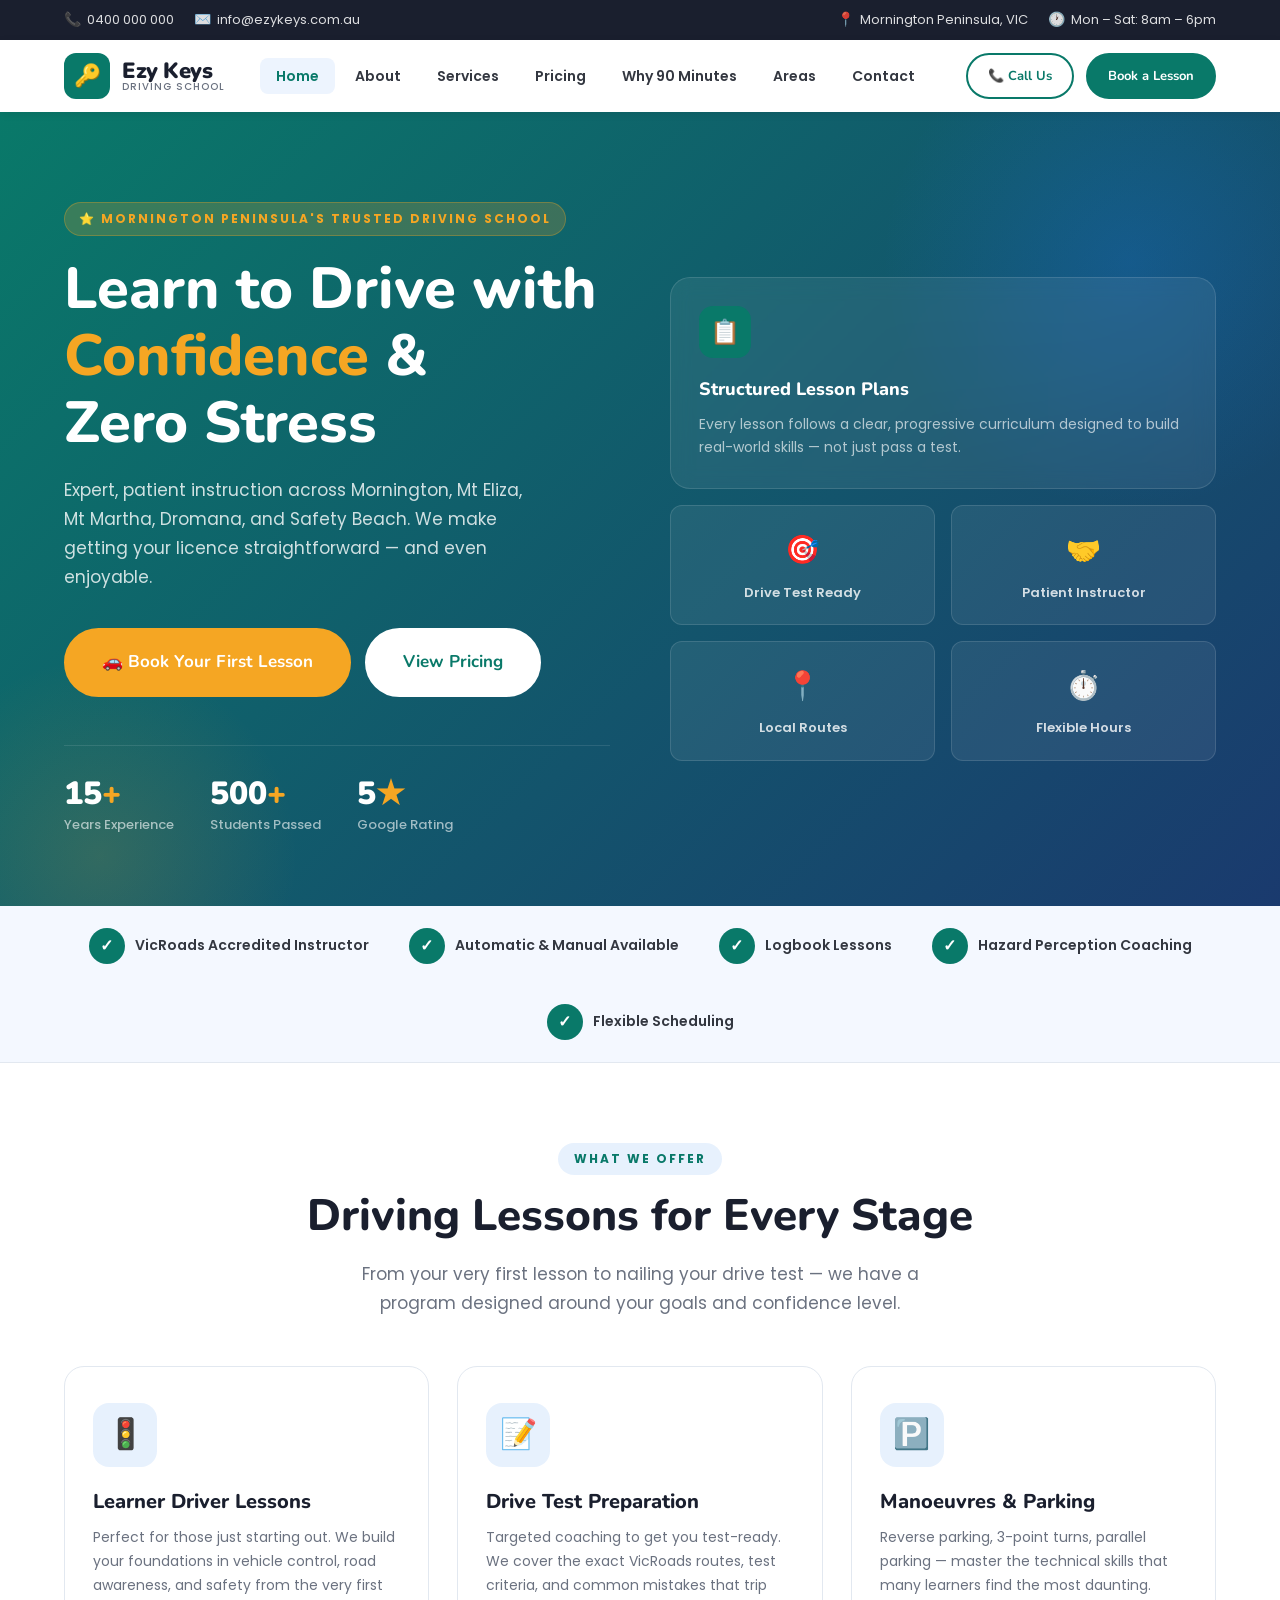
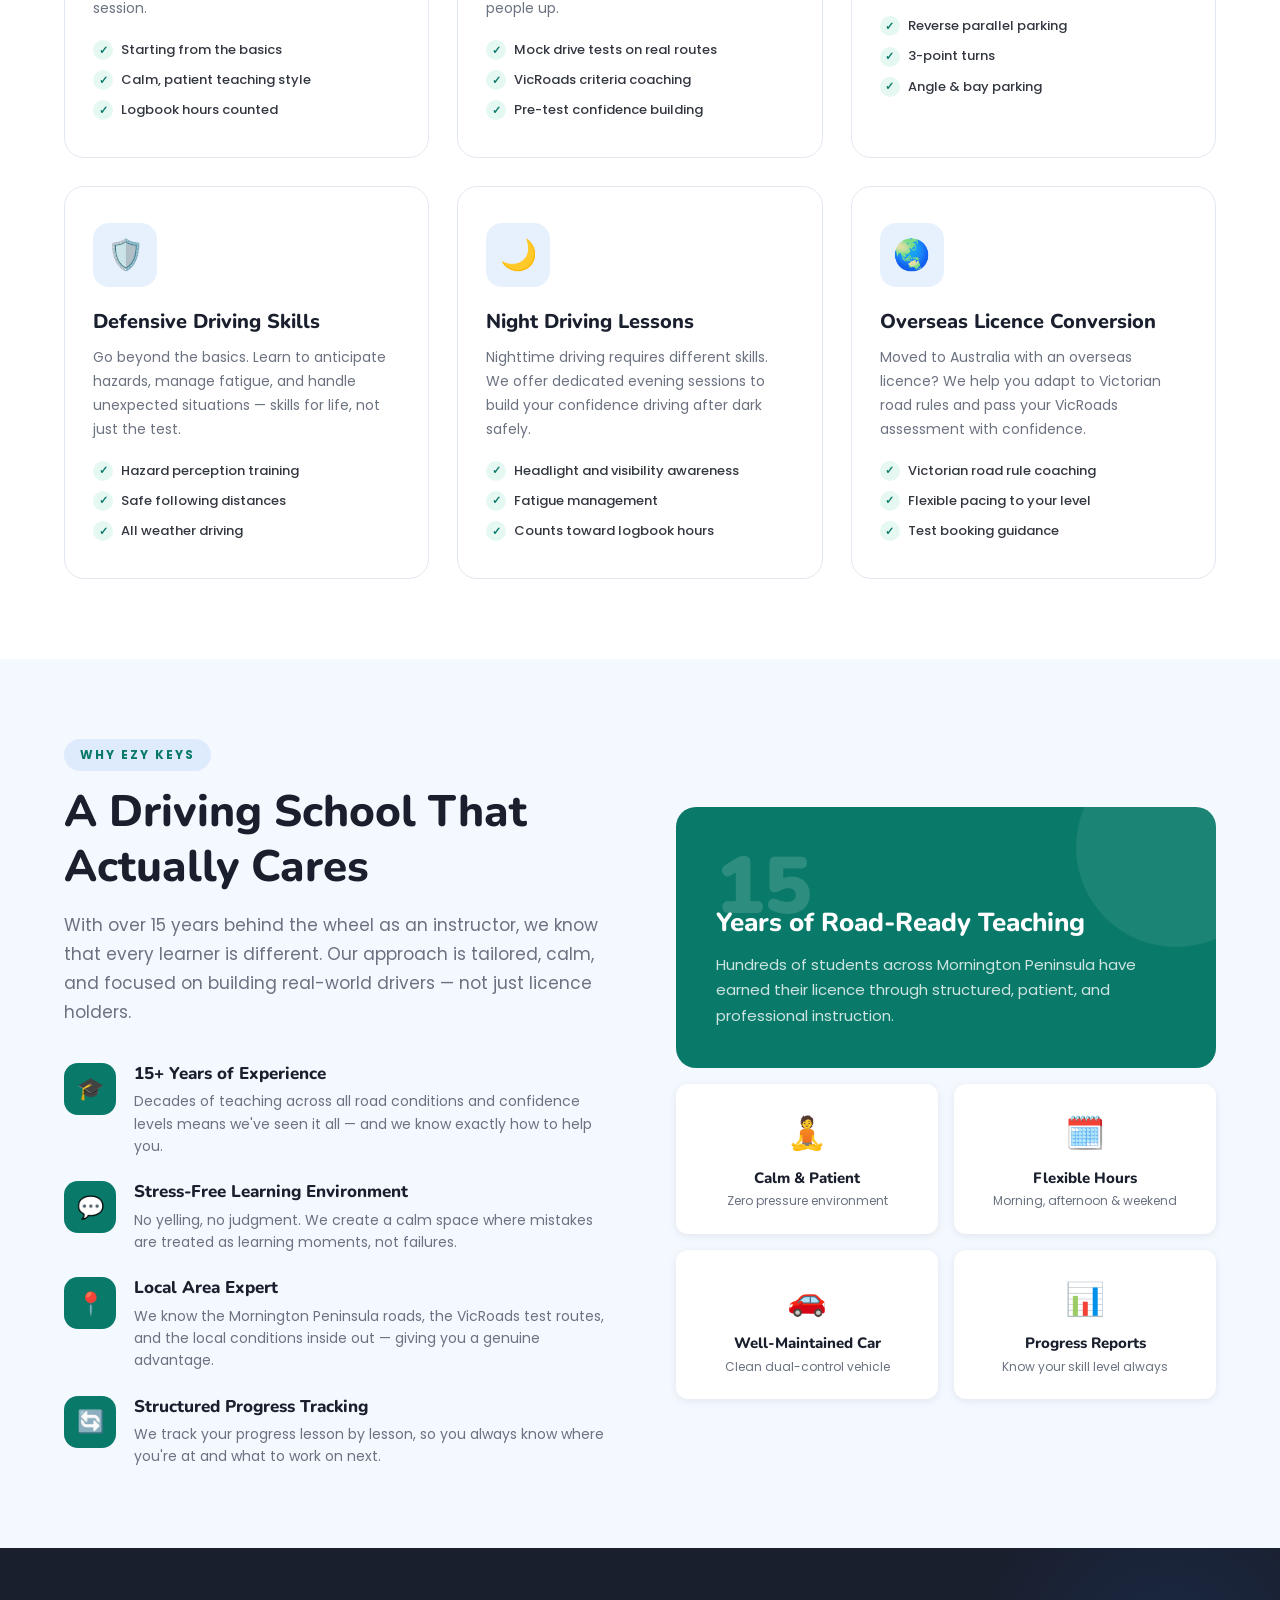
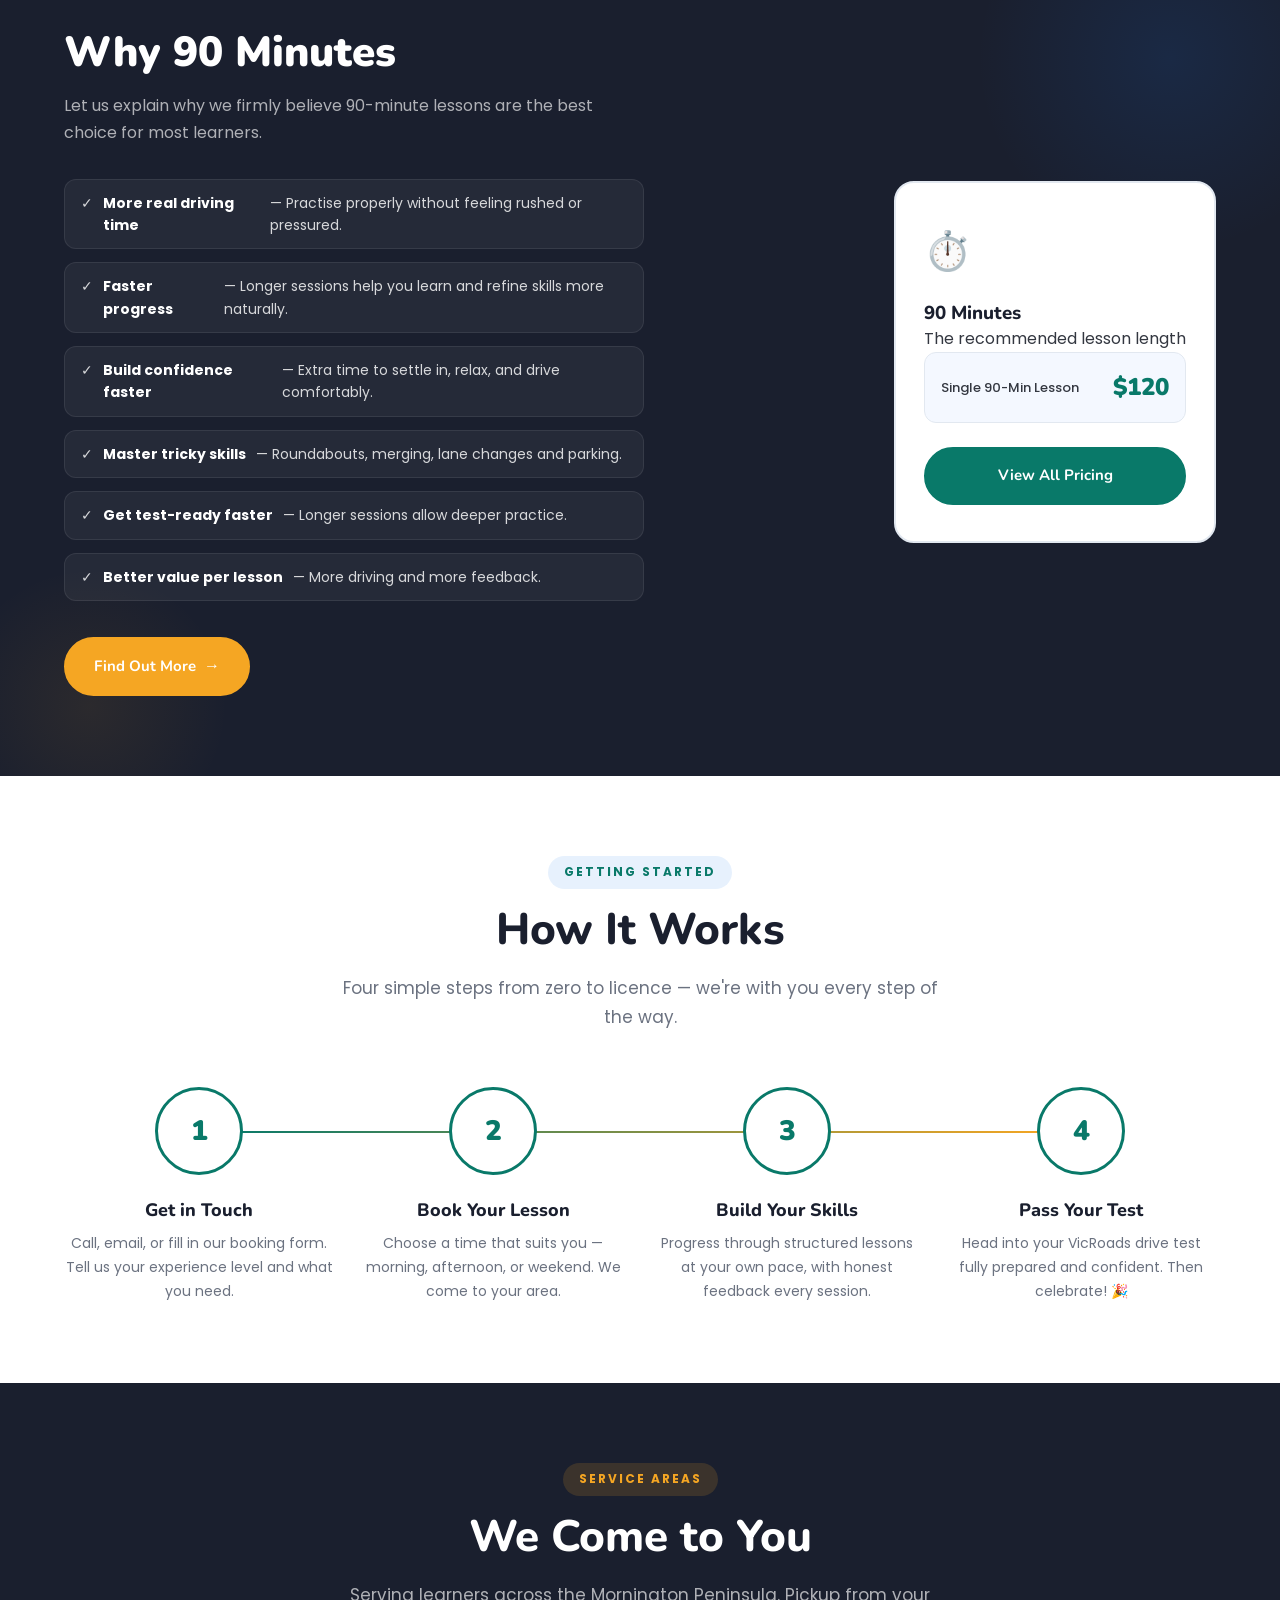
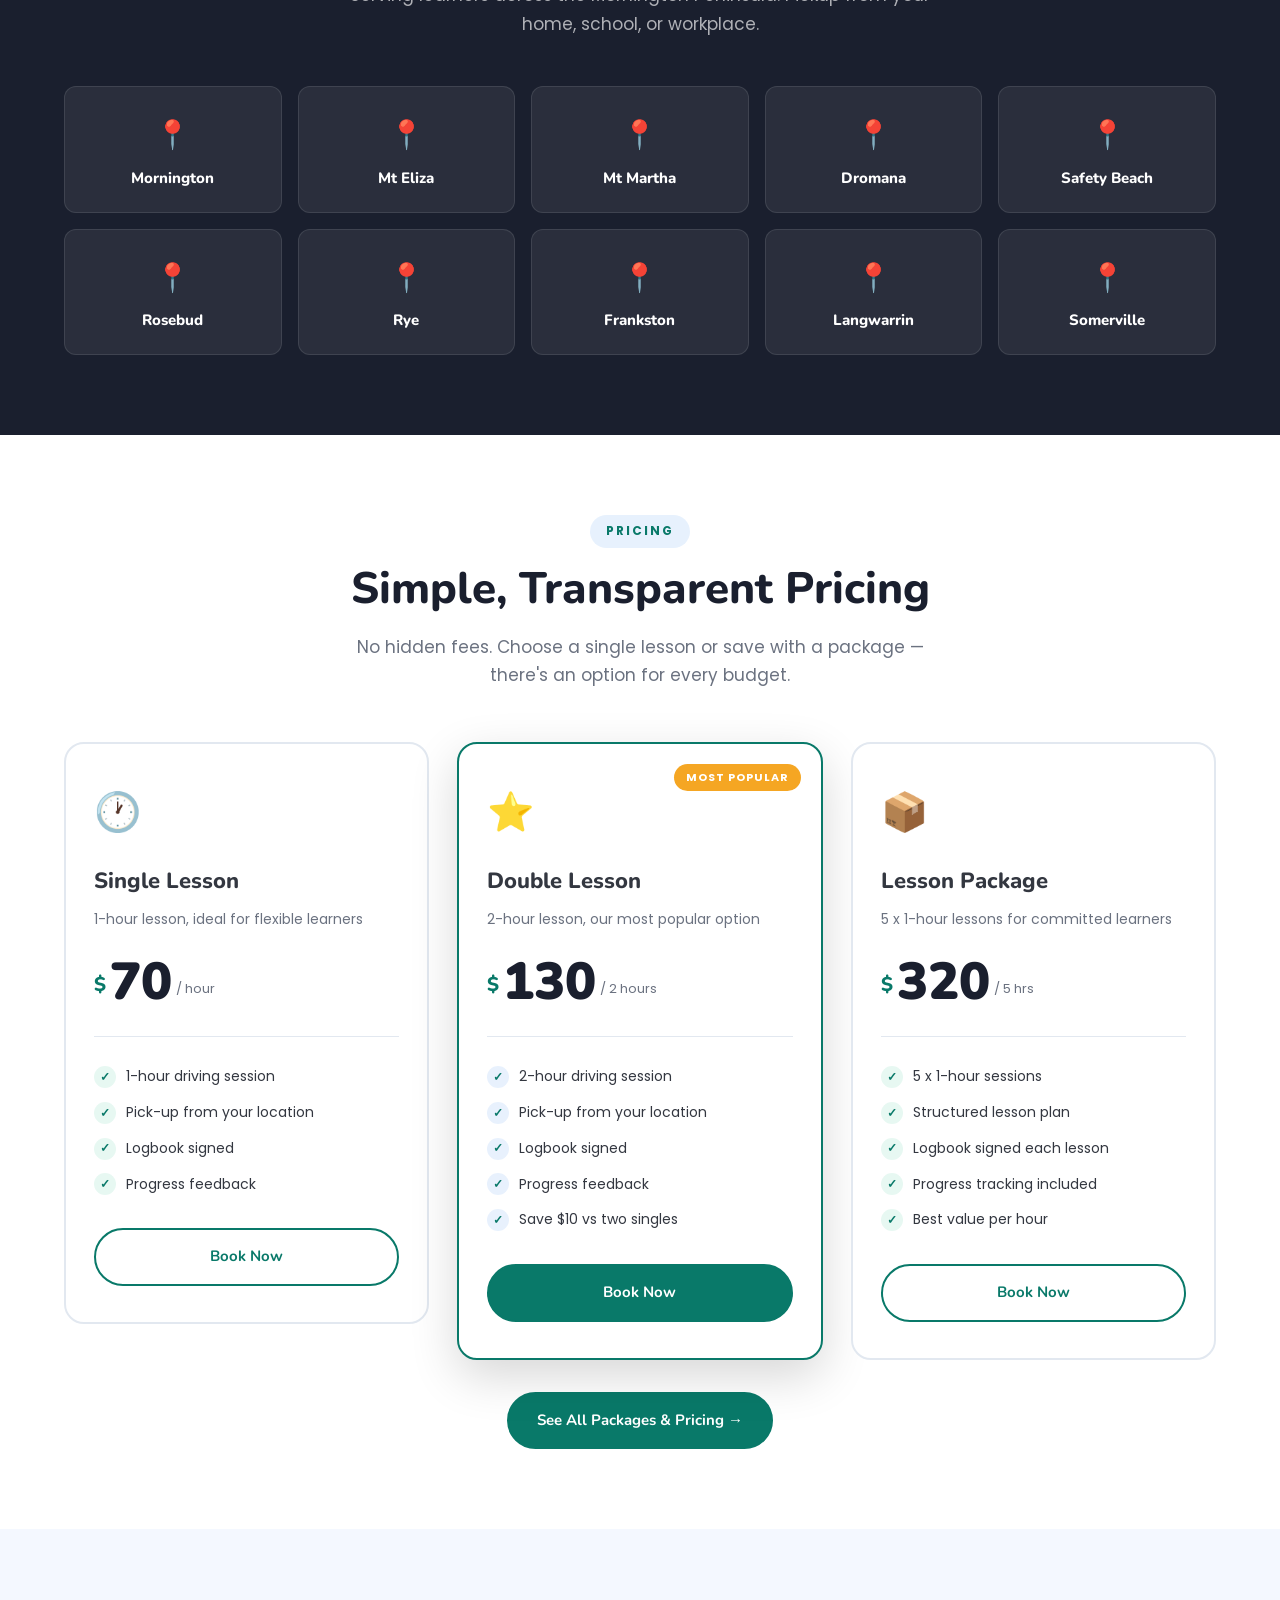
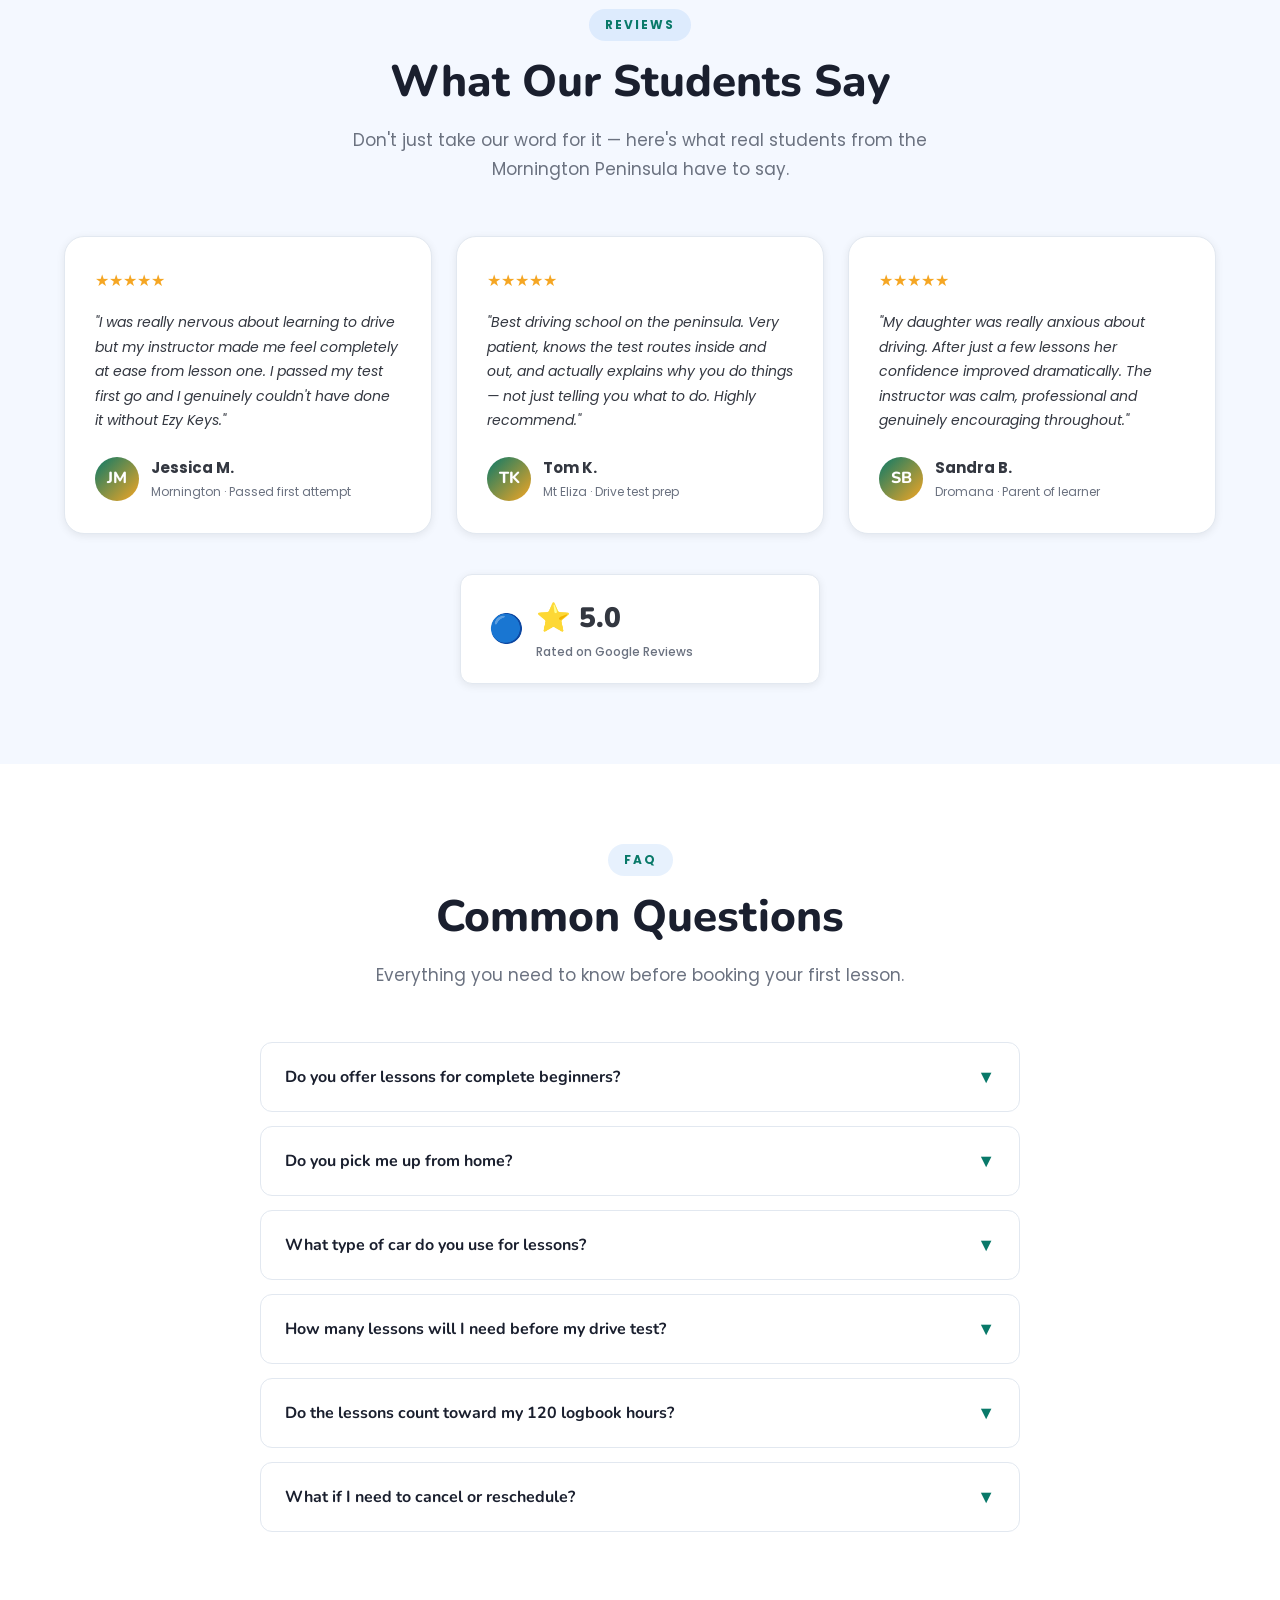
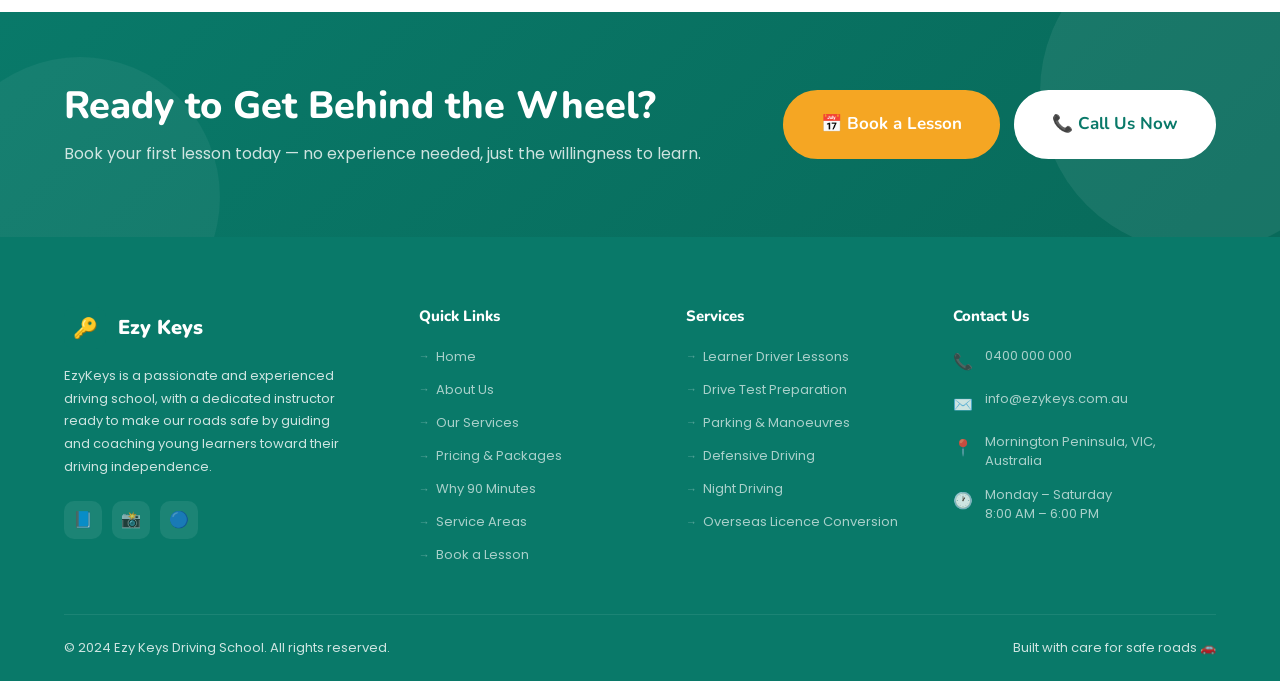
==== index.html @ d1c10df5 "all files as been updated and well as updated 90 mints section" ====
<!DOCTYPE html>
<html lang="en">
<head>
  <meta charset="UTF-8" />
  <meta name="viewport" content="width=device-width, initial-scale=1.0" />
  <title>Ezy Keys | Driving School — Mornington Peninsula</title>
  <meta name="description" content="Ezy Keys Driving School offers stress-free driving lessons, structured mentoring, and drive test preparation across Mornington, Mt Eliza, Mt Martha, Dromana, and Safety Beach." />
  <link rel="stylesheet" href="css/style.css" />
</head>
<body>

  <!-- ===================== TOP BAR ===================== -->
  <div class="top-bar">
    <div class="container">
      <div class="top-bar-left">
        <div class="top-bar-item">
          <span class="icon">📞</span>
          <a href="tel:0400000000">0400 000 000</a>
        </div>
        <div class="top-bar-item">
          <span class="icon">✉️</span>
          <a href="mailto:info@ezykeys.com.au">info@ezykeys.com.au</a>
        </div>
      </div>
      <div class="top-bar-right">
        <div class="top-bar-item">
          <span class="icon">📍</span>
          <span>Mornington Peninsula, VIC</span>
        </div>
        <div class="top-bar-item">
          <span class="icon">🕐</span>
          <span>Mon – Sat: 8am – 6pm</span>
        </div>
      </div>
    </div>
  </div>

  <!-- ===================== NAVBAR ===================== -->
  <nav class="navbar" id="navbar">
    <div class="container">

      <!-- Logo -->
      <a href="index.html" class="nav-logo">
        <div class="nav-logo-icon">🔑</div>
        <div class="nav-logo-text">
          <span class="nav-logo-name">Ezy Keys</span>
          <span class="nav-logo-tagline">Driving School</span>
        </div>
      </a>

      <!-- Links -->
      <ul class="nav-links">
        <li><a href="index.html" class="active">Home</a></li>
        <li><a href="pages/about.html">About</a></li>
        <li><a href="pages/services.html">Services</a></li>
        <li><a href="pages/pricing.html">Pricing</a></li>
        <li><a href="pages/why-90-minutes.html">Why 90 Minutes</a></li>
        <li><a href="pages/areas.html">Areas</a></li>
        <li><a href="pages/contact.html">Contact</a></li>
      </ul>

      <!-- CTA buttons -->
      <div class="nav-cta">
        <a href="tel:0400000000" class="btn btn-outline btn-sm">📞 Call Us</a>
        <a href="pages/contact.html" class="btn btn-primary btn-sm">Book a Lesson</a>
      </div>

      <!-- Mobile toggle -->
      <div class="nav-toggle" id="navToggle" aria-label="Toggle navigation">
        <span></span>
        <span></span>
        <span></span>
      </div>

    </div>
  </nav>

  <!-- ===================== HERO ===================== -->
  <section class="hero">
    <div class="container">

      <!-- Left: Text -->
      <div class="hero-content">
        <div class="hero-label">
          ⭐ Mornington Peninsula's Trusted Driving School
        </div>
        <h1 class="hero-title">
          Learn to Drive with<br>
          <span>Confidence</span> &amp;<br>
          Zero Stress
        </h1>
        <p class="hero-description">
          Expert, patient instruction across Mornington, Mt Eliza, Mt Martha,
          Dromana, and Safety Beach. We make getting your licence
          straightforward — and even enjoyable.
        </p>
        <div class="hero-actions">
          <a href="pages/contact.html" class="btn btn-accent btn-lg">🚗 Book Your First Lesson</a>
          <a href="pages/pricing.html" class="btn btn-white btn-lg">View Pricing</a>
        </div>

        <!-- Stats -->
        <div class="hero-stats">
          <div class="hero-stat">
            <div class="hero-stat-value">15<span>+</span></div>
            <div class="hero-stat-label">Years Experience</div>
          </div>
          <div class="hero-stat">
            <div class="hero-stat-value">500<span>+</span></div>
            <div class="hero-stat-label">Students Passed</div>
          </div>
          <div class="hero-stat">
            <div class="hero-stat-value">5<span>★</span></div>
            <div class="hero-stat-label">Google Rating</div>
          </div>
        </div>
      </div>

      <!-- Right: Visual cards -->
      <div class="hero-visual">
        <div class="hero-card">
          <div class="hero-card-icon">📋</div>
          <div class="hero-card-title">Structured Lesson Plans</div>
          <div class="hero-card-text">Every lesson follows a clear, progressive curriculum designed to build real-world skills — not just pass a test.</div>
        </div>

        <div class="hero-cards-row">
          <div class="hero-card-sm">
            <div class="emoji">🎯</div>
            <p>Drive Test Ready</p>
          </div>
          <div class="hero-card-sm">
            <div class="emoji">🤝</div>
            <p>Patient Instructor</p>
          </div>
          <div class="hero-card-sm">
            <div class="emoji">📍</div>
            <p>Local Routes</p>
          </div>
          <div class="hero-card-sm">
            <div class="emoji">⏱️</div>
            <p>Flexible Hours</p>
          </div>
        </div>
      </div>

    </div>
  </section>

  <!-- ===================== TRUST BAR ===================== -->
  <div class="trust-bar">
    <div class="container">
      <div class="trust-item">
        <div class="trust-icon">✓</div>
        VicRoads Accredited Instructor
      </div>
      <div class="trust-item">
        <div class="trust-icon">✓</div>
        Automatic &amp; Manual Available
      </div>
      <div class="trust-item">
        <div class="trust-icon">✓</div>
        Logbook Lessons
      </div>
      <div class="trust-item">
        <div class="trust-icon">✓</div>
        Hazard Perception Coaching
      </div>
      <div class="trust-item">
        <div class="trust-icon">✓</div>
        Flexible Scheduling
      </div>
    </div>
  </div>

  <!-- ===================== SERVICES ===================== -->
  <section class="section">
    <div class="container">
      <div class="text-center">
        <div class="section-label">What We Offer</div>
        <h2 class="section-title">Driving Lessons for Every Stage</h2>
        <p class="section-subtitle">
          From your very first lesson to nailing your drive test —
          we have a program designed around your goals and confidence level.
        </p>
      </div>

      <div class="services-grid">

        <!-- Service 1 -->
        <div class="service-card">
          <div class="service-icon">🚦</div>
          <h3>Learner Driver Lessons</h3>
          <p>Perfect for those just starting out. We build your foundations in vehicle control, road awareness, and safety from the very first session.</p>
          <div class="service-features">
            <div class="service-feature">Starting from the basics</div>
            <div class="service-feature">Calm, patient teaching style</div>
            <div class="service-feature">Logbook hours counted</div>
          </div>
        </div>

        <!-- Service 2 -->
        <div class="service-card">
          <div class="service-icon">📝</div>
          <h3>Drive Test Preparation</h3>
          <p>Targeted coaching to get you test-ready. We cover the exact VicRoads routes, test criteria, and common mistakes that trip people up.</p>
          <div class="service-features">
            <div class="service-feature">Mock drive tests on real routes</div>
            <div class="service-feature">VicRoads criteria coaching</div>
            <div class="service-feature">Pre-test confidence building</div>
          </div>
        </div>

        <!-- Service 3 -->
        <div class="service-card">
          <div class="service-icon">🅿️</div>
          <h3>Manoeuvres &amp; Parking</h3>
          <p>Reverse parking, 3-point turns, parallel parking — master the technical skills that many learners find the most daunting.</p>
          <div class="service-features">
            <div class="service-feature">Reverse parallel parking</div>
            <div class="service-feature">3-point turns</div>
            <div class="service-feature">Angle &amp; bay parking</div>
          </div>
        </div>

        <!-- Service 4 -->
        <div class="service-card">
          <div class="service-icon">🛡️</div>
          <h3>Defensive Driving Skills</h3>
          <p>Go beyond the basics. Learn to anticipate hazards, manage fatigue, and handle unexpected situations — skills for life, not just the test.</p>
          <div class="service-features">
            <div class="service-feature">Hazard perception training</div>
            <div class="service-feature">Safe following distances</div>
            <div class="service-feature">All weather driving</div>
          </div>
        </div>

        <!-- Service 5 -->
        <div class="service-card">
          <div class="service-icon">🌙</div>
          <h3>Night Driving Lessons</h3>
          <p>Nighttime driving requires different skills. We offer dedicated evening sessions to build your confidence driving after dark safely.</p>
          <div class="service-features">
            <div class="service-feature">Headlight and visibility awareness</div>
            <div class="service-feature">Fatigue management</div>
            <div class="service-feature">Counts toward logbook hours</div>
          </div>
        </div>

        <!-- Service 6 -->
        <div class="service-card">
          <div class="service-icon">🌏</div>
          <h3>Overseas Licence Conversion</h3>
          <p>Moved to Australia with an overseas licence? We help you adapt to Victorian road rules and pass your VicRoads assessment with confidence.</p>
          <div class="service-features">
            <div class="service-feature">Victorian road rule coaching</div>
            <div class="service-feature">Flexible pacing to your level</div>
            <div class="service-feature">Test booking guidance</div>
          </div>
        </div>

      </div>
    </div>
  </section>

  <!-- ===================== WHY CHOOSE US ===================== -->
  <section class="section why-section">
    <div class="container">
      <div class="why-grid">

        <!-- Left: content -->
        <div class="why-content">
          <div class="section-label">Why Ezy Keys</div>
          <h2 class="section-title">A Driving School That Actually Cares</h2>
          <p class="section-subtitle">
            With over 15 years behind the wheel as an instructor, we know
            that every learner is different. Our approach is tailored,
            calm, and focused on building real-world drivers — not just
            licence holders.
          </p>

          <div class="why-points">

            <div class="why-point">
              <div class="why-point-icon">🎓</div>
              <div>
                <h4>15+ Years of Experience</h4>
                <p>Decades of teaching across all road conditions and confidence levels means we've seen it all — and we know exactly how to help you.</p>
              </div>
            </div>

            <div class="why-point">
              <div class="why-point-icon">💬</div>
              <div>
                <h4>Stress-Free Learning Environment</h4>
                <p>No yelling, no judgment. We create a calm space where mistakes are treated as learning moments, not failures.</p>
              </div>
            </div>

            <div class="why-point">
              <div class="why-point-icon">📍</div>
              <div>
                <h4>Local Area Expert</h4>
                <p>We know the Mornington Peninsula roads, the VicRoads test routes, and the local conditions inside out — giving you a genuine advantage.</p>
              </div>
            </div>

            <div class="why-point">
              <div class="why-point-icon">🔄</div>
              <div>
                <h4>Structured Progress Tracking</h4>
                <p>We track your progress lesson by lesson, so you always know where you're at and what to work on next.</p>
              </div>
            </div>

          </div>
        </div>

        <!-- Right: visual -->
        <div class="why-visual">
          <div class="why-big-card">
            <div class="why-big-card-number">15</div>
            <h3>Years of Road-Ready Teaching</h3>
            <p>Hundreds of students across Mornington Peninsula have earned their licence through structured, patient, and professional instruction.</p>
          </div>

          <div class="why-small-cards">
            <div class="why-small-card">
              <div class="emoji">🧘</div>
              <h4>Calm &amp; Patient</h4>
              <p>Zero pressure environment</p>
            </div>
            <div class="why-small-card">
              <div class="emoji">🗓️</div>
              <h4>Flexible Hours</h4>
              <p>Morning, afternoon &amp; weekend</p>
            </div>
            <div class="why-small-card">
              <div class="emoji">🚗</div>
              <h4>Well-Maintained Car</h4>
              <p>Clean dual-control vehicle</p>
            </div>
            <div class="why-small-card">
              <div class="emoji">📊</div>
              <h4>Progress Reports</h4>
              <p>Know your skill level always</p>
            </div>
          </div>
        </div>

      </div>
    </div>
  </section>

  <!-- ===================== WHY 90 MINUTES ===================== -->
 <section class="lesson-section">
    <div class="lesson-container">

        <!-- Left Content -->
        <div class="lesson-content">

            <h2 class="lesson-title">
                Why 90 Minutes
            </h2>

            <p class="lesson-description">
                Let us explain why we firmly believe 90-minute lessons are the best choice for most learners.
            </p>

            <div class="lesson-benefits">

                <div class="benefit-item">
                    ✓ <strong>More real driving time</strong> — Practise properly without feeling rushed or pressured.
                </div>

                <div class="benefit-item">
                    ✓ <strong>Faster progress</strong> — Longer sessions help you learn and refine skills more naturally.
                </div>

                <div class="benefit-item">
                    ✓ <strong>Build confidence faster</strong> — Extra time to settle in, relax, and drive comfortably.
                </div>

                <div class="benefit-item">
                    ✓ <strong>Master tricky skills</strong> — Roundabouts, merging, lane changes and parking.
                </div>

                <div class="benefit-item">
                    ✓ <strong>Get test-ready faster</strong> — Longer sessions allow deeper practice.
                </div>

                <div class="benefit-item">
                    ✓ <strong>Better value per lesson</strong> — More driving and more feedback.
                </div>

            </div>

            <a href="pages/why-90-minutes.html" class="lesson-btn">Find Out More</a>

        </div>

        <!-- Right Card -->
        <div class="pricing-card">

            <div class="pricing-icon">⏱️</div>

            <h3>90 Minutes</h3>

            <p>The recommended lesson length</p>

            <div class="price-row">
                <span>Single 90-Min Lesson</span>
                <strong>$120</strong>
            </div>

            <a href="#" class="pricing-btn">
                View All Pricing
            </a>

        </div>

    </div>
</section>

  <!-- ===================== HOW IT WORKS ===================== -->
  <section class="section">
    <div class="container">
      <div class="text-center">
        <div class="section-label">Getting Started</div>
        <h2 class="section-title">How It Works</h2>
        <p class="section-subtitle">
          Four simple steps from zero to licence — we're with you every step of the way.
        </p>
      </div>

      <div class="steps-grid">

        <div class="step-card">
          <div class="step-number">
            <div class="step-number-inner">1</div>
          </div>
          <h3>Get in Touch</h3>
          <p>Call, email, or fill in our booking form. Tell us your experience level and what you need.</p>
        </div>

        <div class="step-card">
          <div class="step-number">
            <div class="step-number-inner">2</div>
          </div>
          <h3>Book Your Lesson</h3>
          <p>Choose a time that suits you — morning, afternoon, or weekend. We come to your area.</p>
        </div>

        <div class="step-card">
          <div class="step-number">
            <div class="step-number-inner">3</div>
          </div>
          <h3>Build Your Skills</h3>
          <p>Progress through structured lessons at your own pace, with honest feedback every session.</p>
        </div>

        <div class="step-card">
          <div class="step-number">
            <div class="step-number-inner">4</div>
          </div>
          <h3>Pass Your Test</h3>
          <p>Head into your VicRoads drive test fully prepared and confident. Then celebrate! 🎉</p>
        </div>

      </div>
    </div>
  </section>

  <!-- ===================== AREAS ===================== -->
  <section class="section areas-section">
    <div class="container">
      <div class="text-center">
        <div class="section-label">Service Areas</div>
        <h2 class="section-title">We Come to You</h2>
        <p class="section-subtitle">
          Serving learners across the Mornington Peninsula. Pickup from your home, school, or workplace.
        </p>
      </div>

      <div class="areas-grid">
        <div class="area-card">
          <div class="emoji">📍</div>
          <h4>Mornington</h4>
        </div>
        <div class="area-card">
          <div class="emoji">📍</div>
          <h4>Mt Eliza</h4>
        </div>
        <div class="area-card">
          <div class="emoji">📍</div>
          <h4>Mt Martha</h4>
        </div>
        <div class="area-card">
          <div class="emoji">📍</div>
          <h4>Dromana</h4>
        </div>
        <div class="area-card">
          <div class="emoji">📍</div>
          <h4>Safety Beach</h4>
        </div>
        <div class="area-card">
          <div class="emoji">📍</div>
          <h4>Rosebud</h4>
        </div>
        <div class="area-card">
          <div class="emoji">📍</div>
          <h4>Rye</h4>
        </div>
        <div class="area-card">
          <div class="emoji">📍</div>
          <h4>Frankston</h4>
        </div>
        <div class="area-card">
          <div class="emoji">📍</div>
          <h4>Langwarrin</h4>
        </div>
        <div class="area-card">
          <div class="emoji">📍</div>
          <h4>Somerville</h4>
        </div>
      </div>
    </div>
  </section>

  <!-- ===================== PRICING PREVIEW ===================== -->
  <section class="section">
    <div class="container">
      <div class="text-center">
        <div class="section-label">Pricing</div>
        <h2 class="section-title">Simple, Transparent Pricing</h2>
        <p class="section-subtitle">
          No hidden fees. Choose a single lesson or save with a package — there's an option for every budget.
        </p>
      </div>

      <div class="pricing-grid">

        <!-- Single Lesson -->
        <div class="pricing-card">
          <div class="pricing-icon">🕐</div>
          <div class="pricing-name">Single Lesson</div>
          <div class="pricing-desc">1-hour lesson, ideal for flexible learners</div>
          <div class="pricing-price">
            <div class="pricing-currency">$</div>
            <div class="pricing-amount">70</div>
            <div class="pricing-unit">/ hour</div>
          </div>
          <div class="pricing-features">
            <div class="pricing-feature"><div class="check">✓</div> 1-hour driving session</div>
            <div class="pricing-feature"><div class="check">✓</div> Pick-up from your location</div>
            <div class="pricing-feature"><div class="check">✓</div> Logbook signed</div>
            <div class="pricing-feature"><div class="check">✓</div> Progress feedback</div>
          </div>
          <a href="pages/contact.html" class="btn btn-outline" style="width:100%; justify-content:center;">Book Now</a>
        </div>

        <!-- Double Lesson (Featured) -->
        <div class="pricing-card featured">
          <div class="pricing-badge">Most Popular</div>
          <div class="pricing-icon">⭐</div>
          <div class="pricing-name">Double Lesson</div>
          <div class="pricing-desc">2-hour lesson, our most popular option</div>
          <div class="pricing-price">
            <div class="pricing-currency">$</div>
            <div class="pricing-amount">130</div>
            <div class="pricing-unit">/ 2 hours</div>
          </div>
          <div class="pricing-features">
            <div class="pricing-feature"><div class="check">✓</div> 2-hour driving session</div>
            <div class="pricing-feature"><div class="check">✓</div> Pick-up from your location</div>
            <div class="pricing-feature"><div class="check">✓</div> Logbook signed</div>
            <div class="pricing-feature"><div class="check">✓</div> Progress feedback</div>
            <div class="pricing-feature"><div class="check">✓</div> Save $10 vs two singles</div>
          </div>
          <a href="pages/contact.html" class="btn btn-primary" style="width:100%; justify-content:center;">Book Now</a>
        </div>

        <!-- Package -->
        <div class="pricing-card">
          <div class="pricing-icon">📦</div>
          <div class="pricing-name">Lesson Package</div>
          <div class="pricing-desc">5 x 1-hour lessons for committed learners</div>
          <div class="pricing-price">
            <div class="pricing-currency">$</div>
            <div class="pricing-amount">320</div>
            <div class="pricing-unit">/ 5 hrs</div>
          </div>
          <div class="pricing-features">
            <div class="pricing-feature"><div class="check">✓</div> 5 x 1-hour sessions</div>
            <div class="pricing-feature"><div class="check">✓</div> Structured lesson plan</div>
            <div class="pricing-feature"><div class="check">✓</div> Logbook signed each lesson</div>
            <div class="pricing-feature"><div class="check">✓</div> Progress tracking included</div>
            <div class="pricing-feature"><div class="check">✓</div> Best value per hour</div>
          </div>
          <a href="pages/contact.html" class="btn btn-outline" style="width:100%; justify-content:center;">Book Now</a>
        </div>

      </div>

      <div class="text-center" style="margin-top:32px;">
        <a href="pages/pricing.html" class="btn btn-primary">See All Packages &amp; Pricing →</a>
      </div>
    </div>
  </section>

  <!-- ===================== TESTIMONIALS ===================== -->
  <section class="section testimonials-section">
    <div class="container">
      <div class="text-center">
        <div class="section-label">Reviews</div>
        <h2 class="section-title">What Our Students Say</h2>
        <p class="section-subtitle">
          Don't just take our word for it — here's what real students from the Mornington Peninsula have to say.
        </p>
      </div>

      <div class="reviews-grid">

        <div class="review-card">
          <div class="review-stars">★★★★★</div>
          <p class="review-text">"I was really nervous about learning to drive but my instructor made me feel completely at ease from lesson one. I passed my test first go and I genuinely couldn't have done it without Ezy Keys."</p>
          <div class="review-author">
            <div class="review-avatar">JM</div>
            <div>
              <div class="review-name">Jessica M.</div>
              <div class="review-meta">Mornington · Passed first attempt</div>
            </div>
          </div>
        </div>

        <div class="review-card">
          <div class="review-stars">★★★★★</div>
          <p class="review-text">"Best driving school on the peninsula. Very patient, knows the test routes inside and out, and actually explains why you do things — not just telling you what to do. Highly recommend."</p>
          <div class="review-author">
            <div class="review-avatar">TK</div>
            <div>
              <div class="review-name">Tom K.</div>
              <div class="review-meta">Mt Eliza · Drive test prep</div>
            </div>
          </div>
        </div>

        <div class="review-card">
          <div class="review-stars">★★★★★</div>
          <p class="review-text">"My daughter was really anxious about driving. After just a few lessons her confidence improved dramatically. The instructor was calm, professional and genuinely encouraging throughout."</p>
          <div class="review-author">
            <div class="review-avatar">SB</div>
            <div>
              <div class="review-name">Sandra B.</div>
              <div class="review-meta">Dromana · Parent of learner</div>
            </div>
          </div>
        </div>

      </div>

      <!-- Google Rating badge -->
      <div class="google-rating">
        <div class="google-logo">🔵</div>
        <div>
          <div class="google-score">⭐ 5.0</div>
          <div class="google-label">Rated on Google Reviews</div>
        </div>
      </div>
    </div>
  </section>

  <!-- ===================== FAQ ===================== -->
  <section class="section">
    <div class="container">
      <div class="text-center">
        <div class="section-label">FAQ</div>
        <h2 class="section-title">Common Questions</h2>
        <p class="section-subtitle">Everything you need to know before booking your first lesson.</p>
      </div>

      <div class="faq-list">

        <div class="faq-item">
          <button class="faq-question" aria-expanded="false">
            Do you offer lessons for complete beginners?
            <span class="faq-arrow">▼</span>
          </button>
          <div class="faq-answer">
            <div class="faq-answer-inner">
              Absolutely. We welcome learners at every stage, including those who have never sat behind the wheel before. Our beginner lessons focus on building confidence and the foundational skills you'll need for every drive.
            </div>
          </div>
        </div>

        <div class="faq-item">
          <button class="faq-question" aria-expanded="false">
            Do you pick me up from home?
            <span class="faq-arrow">▼</span>
          </button>
          <div class="faq-answer">
            <div class="faq-answer-inner">
              Yes — we pick you up from your home, school, or workplace anywhere across our service area. Check the Areas page for a full list of suburbs we cover.
            </div>
          </div>
        </div>

        <div class="faq-item">
          <button class="faq-question" aria-expanded="false">
            What type of car do you use for lessons?
            <span class="faq-arrow">▼</span>
          </button>
          <div class="faq-answer">
            <div class="faq-answer-inner">
              We use a well-maintained, dual-control automatic vehicle. Dual controls mean the instructor can step in if needed, giving both you and your parents peace of mind during every lesson.
            </div>
          </div>
        </div>

        <div class="faq-item">
          <button class="faq-question" aria-expanded="false">
            How many lessons will I need before my drive test?
            <span class="faq-arrow">▼</span>
          </button>
          <div class="faq-answer">
            <div class="faq-answer-inner">
              It varies from person to person depending on your starting level and how quickly you progress. We'll give you an honest assessment after your first lesson and help you plan a path to test-readiness.
            </div>
          </div>
        </div>

        <div class="faq-item">
          <button class="faq-question" aria-expanded="false">
            Do the lessons count toward my 120 logbook hours?
            <span class="faq-arrow">▼</span>
          </button>
          <div class="faq-answer">
            <div class="faq-answer-inner">
              Yes. All professional lessons with Ezy Keys count toward your 120 required logbook hours — and each professional lesson counts as 3 logbook hours, helping you reach your goal faster.
            </div>
          </div>
        </div>

        <div class="faq-item">
          <button class="faq-question" aria-expanded="false">
            What if I need to cancel or reschedule?
            <span class="faq-arrow">▼</span>
          </button>
          <div class="faq-answer">
            <div class="faq-answer-inner">
              Life happens — we get it. We ask for at least 24 hours' notice for cancellations or rescheduling. Contact us as soon as you know and we'll find another time that works for you.
            </div>
          </div>
        </div>

      </div>
    </div>
  </section>

  <!-- ===================== CTA BANNER ===================== -->
  <section class="cta-section">
    <div class="container">
      <div class="cta-content">
        <h2>Ready to Get Behind the Wheel?</h2>
        <p>Book your first lesson today — no experience needed, just the willingness to learn.</p>
      </div>
      <div class="cta-actions">
        <a href="pages/contact.html" class="btn btn-accent btn-lg">📅 Book a Lesson</a>
        <a href="tel:0400000000" class="btn btn-white btn-lg">📞 Call Us Now</a>
      </div>
    </div>
  </section>

  <!-- ===================== FOOTER ===================== -->
  <footer class="footer">
    <div class="container">
      <div class="footer-grid">

        <!-- About -->
        <div class="footer-about">
          <div class="footer-logo">
            <div class="footer-logo-icon">🔑</div>
            <div class="footer-logo-name">Ezy Keys</div>
          </div>
          <p>EzyKeys is a passionate and experienced driving school, with a dedicated instructor ready to make our roads safe by guiding and coaching young learners toward their driving independence.</p>
          <div class="footer-socials">
            <a href="#" class="social-btn" aria-label="Facebook">📘</a>
            <a href="#" class="social-btn" aria-label="Instagram">📸</a>
            <a href="#" class="social-btn" aria-label="Google">🔵</a>
          </div>
        </div>

        <!-- Quick Links -->
        <div class="footer-col">
          <h4>Quick Links</h4>
          <ul class="footer-links">
            <li><a href="index.html">Home</a></li>
            <li><a href="pages/about.html">About Us</a></li>
            <li><a href="pages/services.html">Our Services</a></li>
            <li><a href="pages/pricing.html">Pricing &amp; Packages</a></li>
            <li><a href="pages/why-90-minutes.html">Why 90 Minutes</a></li>
            <li><a href="pages/areas.html">Service Areas</a></li>
            <li><a href="pages/contact.html">Book a Lesson</a></li>
          </ul>
        </div>

        <!-- Services -->
        <div class="footer-col">
          <h4>Services</h4>
          <ul class="footer-links">
            <li><a href="pages/services.html">Learner Driver Lessons</a></li>
            <li><a href="pages/services.html">Drive Test Preparation</a></li>
            <li><a href="pages/services.html">Parking &amp; Manoeuvres</a></li>
            <li><a href="pages/services.html">Defensive Driving</a></li>
            <li><a href="pages/services.html">Night Driving</a></li>
            <li><a href="pages/services.html">Overseas Licence Conversion</a></li>
          </ul>
        </div>

        <!-- Contact -->
        <div class="footer-col">
          <h4>Contact Us</h4>
          <div class="footer-contact-list">
            <div class="footer-contact-item">
              <span class="icon">📞</span>
              <p><a href="tel:0400000000">0400 000 000</a></p>
            </div>
            <div class="footer-contact-item">
              <span class="icon">✉️</span>
              <p><a href="mailto:info@ezykeys.com.au">info@ezykeys.com.au</a></p>
            </div>
            <div class="footer-contact-item">
              <span class="icon">📍</span>
              <p>Mornington Peninsula, VIC, Australia</p>
            </div>
            <div class="footer-contact-item">
              <span class="icon">🕐</span>
              <p>Monday – Saturday<br>8:00 AM – 6:00 PM</p>
            </div>
          </div>
        </div>

      </div>

      <!-- Bottom bar -->
      <div class="footer-bottom">
        <p>© 2024 Ezy Keys Driving School. All rights reserved.</p>
        <p>Built with care for safe roads 🚗</p>
      </div>
    </div>
  </footer>

  <!-- Scroll to top -->
  <button class="scroll-top" id="scrollTop" aria-label="Scroll to top">↑</button>

  <!-- ===================== JAVASCRIPT ===================== -->
  <script src="js/main.js"></script>
</body>
</html>
---- css/style.css ----
/* =============================================
   EZY KEYS DRIVING SCHOOL — Main Stylesheet
   ============================================= */

/* --- Google Fonts Import --- */
@import url('https://fonts.googleapis.com/css2?family=Nunito:wght@400;600;700;800;900&family=Poppins:wght@400;500;600;700&display=swap');

/* --- CSS Variables --- */
:root {
  --primary:      #097969;   /* bright blue */
  --primary-dark: #086a5a;
  --accent:       #f5a623;   /* warm orange/yellow */
  --accent-dark:  #d4891a;
  --dark:         #1a1f2e;
  --text:         #333740;
  --text-light:   #6b7280;
  --bg:           #ffffff;
  --bg-light:     #f4f8ff;
  --bg-dark:      #097969;
  --border:       #e2e8f0;
  --success:      #097969;
  --radius:       12px;
  --radius-lg:    20px;
  --shadow-sm:    0 2px 8px rgba(0,0,0,0.08);
  --shadow-md:    0 6px 24px rgba(0,0,0,0.12);
  --shadow-lg:    0 16px 48px rgba(0,0,0,0.16);
  --transition:   0.3s ease;
  --max-width:    1200px;
}

/* --- Reset & Base --- */
*, *::before, *::after { box-sizing: border-box; margin: 0; padding: 0; }

html { scroll-behavior: smooth; font-size: 16px; }

body {
  font-family: 'Poppins', sans-serif;
  color: var(--text);
  background: var(--bg);
  line-height: 1.7;
  overflow-x: hidden;
}

h1, h2, h3, h4, h5 {
  font-family: 'Nunito', sans-serif;
  font-weight: 800;
  line-height: 1.25;
  color: var(--dark);
}

a { color: inherit; text-decoration: none; }
img { max-width: 100%; display: block; }
ul { list-style: none; }

.container {
  max-width: var(--max-width);
  margin: 0 auto;
  padding: 0 24px;
}

/* =============================================
   BUTTONS
   ============================================= */
.btn {
  display: inline-flex;
  align-items: center;
  gap: 8px;
  padding: 14px 28px;
  border-radius: 50px;
  font-family: 'Nunito', sans-serif;
  font-weight: 700;
  font-size: 15px;
  cursor: pointer;
  transition: all var(--transition);
  border: 2px solid transparent;
  white-space: nowrap;
}

.btn-primary {
  background: var(--primary);
  color: #fff;
  border-color: var(--primary);
}
.btn-primary:hover {
  background: var(--primary-dark);
  border-color: var(--primary-dark);
  transform: translateY(-2px);
  box-shadow: 0 8px 24px rgba(26,115,232,0.35);
}

.btn-accent {
  background: var(--accent);
  color: #fff;
  border-color: var(--accent);
}
.btn-accent:hover {
  background: var(--accent-dark);
  border-color: var(--accent-dark);
  transform: translateY(-2px);
  box-shadow: 0 8px 24px rgba(245,166,35,0.35);
}

.btn-outline {
  background: transparent;
  color: var(--primary);
  border-color: var(--primary);
}
.btn-outline:hover {
  background: var(--primary);
  color: #fff;
  transform: translateY(-2px);
}

.btn-white {
  background: #fff;
  color: var(--primary);
  border-color: #fff;
}
.btn-white:hover {
  background: var(--bg-light);
  transform: translateY(-2px);
  box-shadow: 0 8px 24px rgba(0,0,0,0.15);
}

.btn-lg { padding: 18px 36px; font-size: 17px; }
.btn-sm { padding: 10px 20px; font-size: 13px; }

/* =============================================
   SECTION HELPERS
   ============================================= */
.section { padding: 80px 0; }
.section-sm { padding: 50px 0; }
.section-lg { padding: 110px 0; }

.section-label {
  display: inline-block;
  background: rgba(26,115,232,0.1);
  color: var(--primary);
  font-size: 12px;
  font-weight: 700;
  letter-spacing: 2px;
  text-transform: uppercase;
  padding: 6px 16px;
  border-radius: 50px;
  margin-bottom: 14px;
}

.section-title {
  font-size: clamp(28px, 4vw, 44px);
  margin-bottom: 16px;
}

.section-subtitle {
  font-size: 17px;
  color: var(--text-light);
  max-width: 600px;
  line-height: 1.7;
}

.text-center { text-align: center; }
.text-center .section-subtitle { margin: 0 auto; }

/* =============================================
   TOP BAR
   ============================================= */
.top-bar {
  background: var(--dark);
  color: rgba(255,255,255,0.85);
  font-size: 13px;
  padding: 8px 0;
}

.top-bar .container {
  display: flex;
  align-items: center;
  justify-content: space-between;
  gap: 16px;
  flex-wrap: wrap;
}

.top-bar a { color: rgba(255,255,255,0.85); transition: color var(--transition); }
.top-bar a:hover { color: var(--accent); }

.top-bar-left, .top-bar-right {
  display: flex;
  align-items: center;
  gap: 20px;
  flex-wrap: wrap;
}

.top-bar-item {
  display: flex;
  align-items: center;
  gap: 6px;
}

.top-bar-item .icon { font-size: 14px; }

/* =============================================
   NAVBAR
   ============================================= */
.navbar {
  background: #fff;
  box-shadow: var(--shadow-sm);
  position: sticky;
  top: 0;
  z-index: 1000;
  transition: box-shadow var(--transition);
}

.navbar.scrolled { box-shadow: var(--shadow-md); }

.navbar .container {
  display: flex;
  align-items: center;
  justify-content: space-between;
  height: 72px;
  gap: 24px;
}

/* Logo */
.nav-logo {
  display: flex;
  align-items: center;
  gap: 12px;
  flex-shrink: 0;
}

.nav-logo-icon {
  width: 46px;
  height: 46px;
  background: var(--primary);
  border-radius: 12px;
  display: flex;
  align-items: center;
  justify-content: center;
  font-size: 22px;
  color: #fff;
}

.nav-logo-text { display: flex; flex-direction: column; line-height: 1; }
.nav-logo-name {
  font-family: 'Nunito', sans-serif;
  font-weight: 900;
  font-size: 22px;
  color: var(--dark);
  letter-spacing: -0.5px;
}
.nav-logo-tagline {
  font-size: 10px;
  color: var(--text-light);
  font-weight: 500;
  letter-spacing: 1px;
  text-transform: uppercase;
}

/* Nav links */
.nav-links {
  display: flex;
  align-items: center;
  gap: 4px;
}

.nav-links a {
  padding: 8px 16px;
  border-radius: 8px;
  font-size: 14px;
  font-weight: 600;
  color: var(--text);
  transition: all var(--transition);
  position: relative;
}

.nav-links a:hover,
.nav-links a.active {
  color: var(--primary);
  background: rgba(26,115,232,0.08);
}

.nav-cta { display: flex; align-items: center; gap: 12px; }

/* Mobile menu toggle */
.nav-toggle {
  display: none;
  flex-direction: column;
  gap: 5px;
  cursor: pointer;
  padding: 8px;
  border-radius: 8px;
  transition: background var(--transition);
}
.nav-toggle:hover { background: var(--bg-light); }
.nav-toggle span {
  display: block;
  width: 24px;
  height: 2px;
  background: var(--dark);
  border-radius: 2px;
  transition: all 0.3s;
}

/* =============================================
   HERO SECTION
   ============================================= */
.hero {
  background: linear-gradient(135deg, var(--bg-dark) 0%, #1a3a6e 100%);
  color: #fff;
  padding: 90px 0 70px;
  position: relative;
  overflow: hidden;
}

/* Decorative circles */
.hero::before {
  content: '';
  position: absolute;
  top: -100px; right: -100px;
  width: 500px; height: 500px;
  border-radius: 50%;
  background: radial-gradient(circle, rgba(26,115,232,0.25) 0%, transparent 70%);
  pointer-events: none;
}
.hero::after {
  content: '';
  position: absolute;
  bottom: -150px; left: -100px;
  width: 400px; height: 400px;
  border-radius: 50%;
  background: radial-gradient(circle, rgba(245,166,35,0.15) 0%, transparent 70%);
  pointer-events: none;
}

.hero .container {
  display: grid;
  grid-template-columns: 1fr 1fr;
  align-items: center;
  gap: 60px;
  position: relative;
  z-index: 1;
}

.hero-label {
  display: inline-flex;
  align-items: center;
  gap: 8px;
  background: rgba(245,166,35,0.2);
  color: var(--accent);
  font-size: 12px;
  font-weight: 700;
  letter-spacing: 2px;
  text-transform: uppercase;
  padding: 6px 14px;
  border-radius: 50px;
  border: 1px solid rgba(245,166,35,0.3);
  margin-bottom: 20px;
}

.hero-title {
  color: #fff;
  font-size: clamp(34px, 5vw, 58px);
  margin-bottom: 20px;
  line-height: 1.15;
}

.hero-title span { color: var(--accent); }

.hero-description {
  font-size: 17px;
  color: rgba(255,255,255,0.8);
  margin-bottom: 36px;
  max-width: 480px;
}

.hero-actions {
  display: flex;
  gap: 14px;
  flex-wrap: wrap;
  margin-bottom: 48px;
}

.hero-stats {
  display: flex;
  gap: 36px;
  flex-wrap: wrap;
  padding-top: 32px;
  border-top: 1px solid rgba(255,255,255,0.1);
}

.hero-stat-value {
  font-family: 'Nunito', sans-serif;
  font-size: 32px;
  font-weight: 900;
  color: #fff;
  line-height: 1;
  margin-bottom: 4px;
}
.hero-stat-value span { color: var(--accent); }

.hero-stat-label {
  font-size: 13px;
  color: rgba(255,255,255,0.6);
  font-weight: 500;
}

/* Hero image / card side */
.hero-visual {
  display: flex;
  flex-direction: column;
  gap: 16px;
}

.hero-card {
  background: rgba(255,255,255,0.07);
  backdrop-filter: blur(10px);
  border: 1px solid rgba(255,255,255,0.12);
  border-radius: var(--radius-lg);
  padding: 28px;
}

.hero-card-icon {
  width: 52px; height: 52px;
  background: var(--primary);
  border-radius: 14px;
  display: flex; align-items: center; justify-content: center;
  font-size: 24px;
  margin-bottom: 16px;
  flex-shrink: 0;
}

.hero-card-title {
  color: #fff;
  font-size: 18px;
  margin-bottom: 8px;
  font-family: 'Nunito', sans-serif;
  font-weight: 800;
}
.hero-card-text { color: rgba(255,255,255,0.65); font-size: 14px; }

.hero-cards-row {
  display: grid;
  grid-template-columns: 1fr 1fr;
  gap: 16px;
}

.hero-card-sm {
  background: rgba(255,255,255,0.07);
  border: 1px solid rgba(255,255,255,0.12);
  border-radius: var(--radius);
  padding: 20px;
  text-align: center;
}

.hero-card-sm .emoji { font-size: 28px; margin-bottom: 8px; }
.hero-card-sm p { color: rgba(255,255,255,0.8); font-size: 13px; font-weight: 600; }

/* =============================================
   TRUST BAR
   ============================================= */
.trust-bar {
  background: var(--bg-light);
  border-bottom: 1px solid var(--border);
  padding: 22px 0;
}

.trust-bar .container {
  display: flex;
  align-items: center;
  justify-content: center;
  gap: 40px;
  flex-wrap: wrap;
}

.trust-item {
  display: flex;
  align-items: center;
  gap: 10px;
  font-size: 14px;
  font-weight: 600;
  color: var(--text);
}

.trust-icon {
  width: 36px; height: 36px;
  background: var(--primary);
  border-radius: 50%;
  display: flex; align-items: center; justify-content: center;
  color: #fff;
  font-size: 16px;
  flex-shrink: 0;
}

/* =============================================
   SERVICES / WHAT WE OFFER
   ============================================= */
.services-grid {
  display: grid;
  grid-template-columns: repeat(3, 1fr);
  gap: 28px;
  margin-top: 48px;
}

.service-card {
  background: #fff;
  border: 1px solid var(--border);
  border-radius: var(--radius-lg);
  padding: 36px 28px;
  transition: all var(--transition);
  position: relative;
  overflow: hidden;
}

.service-card::before {
  content: '';
  position: absolute;
  top: 0; left: 0; right: 0;
  height: 4px;
  background: var(--primary);
  transform: scaleX(0);
  transform-origin: left;
  transition: transform var(--transition);
}

.service-card:hover {
  border-color: var(--primary);
  box-shadow: var(--shadow-md);
  transform: translateY(-4px);
}

.service-card:hover::before { transform: scaleX(1); }

.service-icon {
  width: 64px; height: 64px;
  background: rgba(26,115,232,0.1);
  border-radius: 16px;
  display: flex; align-items: center; justify-content: center;
  font-size: 30px;
  margin-bottom: 22px;
  transition: background var(--transition);
}

.service-card:hover .service-icon { background: var(--primary); }

.service-card h3 {
  font-size: 20px;
  margin-bottom: 12px;
}

.service-card p {
  color: var(--text-light);
  font-size: 14px;
  line-height: 1.7;
}

.service-features {
  margin-top: 18px;
  display: flex;
  flex-direction: column;
  gap: 8px;
}

.service-feature {
  display: flex;
  align-items: center;
  gap: 8px;
  font-size: 13px;
  color: var(--text);
  font-weight: 500;
}

.service-feature::before {
  content: '✓';
  width: 20px; height: 20px;
  background: rgba(16,185,129,0.1);
  color: var(--success);
  border-radius: 50%;
  display: flex; align-items: center; justify-content: center;
  font-size: 11px;
  font-weight: 700;
  flex-shrink: 0;
}

/* =============================================
   WHY CHOOSE US
   ============================================= */
.why-section { background: var(--bg-light); }

.why-grid {
  display: grid;
  grid-template-columns: 1fr 1fr;
  align-items: center;
  gap: 72px;
  margin-top: 0;
}

.why-content { }

.why-points {
  display: flex;
  flex-direction: column;
  gap: 24px;
  margin-top: 36px;
}

.why-point {
  display: flex;
  gap: 18px;
  align-items: flex-start;
}

.why-point-icon {
  width: 52px; height: 52px;
  background: var(--primary);
  border-radius: 14px;
  display: flex; align-items: center; justify-content: center;
  font-size: 22px;
  flex-shrink: 0;
  color: #fff;
}

.why-point h4 {
  font-size: 17px;
  margin-bottom: 6px;
}

.why-point p {
  font-size: 14px;
  color: var(--text-light);
  line-height: 1.6;
}

/* Visual side */
.why-visual {
  position: relative;
}

.why-big-card {
  background: var(--primary);
  color: #fff;
  border-radius: var(--radius-lg);
  padding: 40px;
  position: relative;
  overflow: hidden;
}

.why-big-card::before {
  content: '';
  position: absolute;
  top: -60px; right: -60px;
  width: 200px; height: 200px;
  border-radius: 50%;
  background: rgba(255,255,255,0.08);
}

.why-big-card-number {
  font-family: 'Nunito', sans-serif;
  font-size: 80px;
  font-weight: 900;
  line-height: 1;
  color: rgba(255,255,255,0.15);
  margin-bottom: -20px;
}

.why-big-card h3 { font-size: 26px; color: #fff; margin-bottom: 12px; }
.why-big-card p { color: rgba(255,255,255,0.8); font-size: 15px; }

.why-small-cards {
  display: grid;
  grid-template-columns: 1fr 1fr;
  gap: 16px;
  margin-top: 16px;
}

.why-small-card {
  background: #fff;
  border-radius: var(--radius);
  padding: 22px;
  box-shadow: var(--shadow-sm);
  text-align: center;
}

.why-small-card .emoji { font-size: 32px; margin-bottom: 8px; }
.why-small-card h4 { font-size: 15px; margin-bottom: 4px; }
.why-small-card p { font-size: 12px; color: var(--text-light); }
/* =============================================
   WHY 90 MINUTES — Homepage Section
   ============================================= */

.lesson-section {
  padding: 80px 0;
  background: var(--dark);
  position: relative;
  overflow: hidden;
}

/* subtle bg decoration */
.lesson-section::before {
  content: '';
  position: absolute;
  top: -100px; right: -100px;
  width: 420px; height: 420px;
  border-radius: 50%;
  background: radial-gradient(circle, rgba(26,115,232,0.12) 0%, transparent 65%);
  pointer-events: none;
}
.lesson-section::after {
  content: '';
  position: absolute;
  bottom: -80px; left: -60px;
  width: 300px; height: 300px;
  border-radius: 50%;
  background: radial-gradient(circle, rgba(245,166,35,0.08) 0%, transparent 65%);
  pointer-events: none;
}

.lesson-container {
  max-width: var(--max-width);
  margin: 0 auto;
  padding: 0 24px;
  display: grid;
  grid-template-columns: 1fr auto;
  align-items: center;
  gap: 64px;
  position: relative;
  z-index: 1;
}

/* ---- LEFT: Content ---- */
.lesson-content {
  max-width: 580px;
}

.lesson-title {
  font-family: 'Nunito', sans-serif;
  font-size: clamp(28px, 3.5vw, 42px);
  font-weight: 900;
  color: #fff;
  margin-bottom: 14px;
  line-height: 1.2;
}

.lesson-description {
  font-size: 16px;
  color: rgba(255,255,255,0.65);
  margin-bottom: 32px;
  line-height: 1.7;
}

.lesson-benefits {
  display: flex;
  flex-direction: column;
  gap: 13px;
  margin-bottom: 36px;
}

.benefit-item {
  font-size: 14px;
  color: rgba(255,255,255,0.82);
  line-height: 1.6;
  display: flex;
  align-items: flex-start;
  gap: 10px;
  padding: 12px 16px;
  background: rgba(255,255,255,0.05);
  border: 1px solid rgba(255,255,255,0.08);
  border-radius: var(--radius);
  transition: all var(--transition);
}

.benefit-item:hover {
  background: rgba(26,115,232,0.12);
  border-color: rgba(26,115,232,0.25);
  transform: translateX(4px);
}

.benefit-item strong {
  color: #fff;
}

.lesson-btn {
  display: inline-flex;
  align-items: center;
  gap: 8px;
  padding: 14px 28px;
  background: var(--accent);
  color: #fff;
  border-radius: 50px;
  font-family: 'Nunito', sans-serif;
  font-weight: 700;
  font-size: 15px;
  border: 2px solid var(--accent);
  transition: all var(--transition);
  text-decoration: none;
}

.lesson-btn:hover {
  background: var(--accent-dark);
  border-color: var(--accent-dark);
  transform: translateY(-2px);
  box-shadow: 0 8px 24px rgba(245,166,35,0.35);
}

.lesson-btn::after {
  content: '→';
  font-size: 16px;
}

/* ---- RIGHT: Pricing Card ---- */
.pricing-card-90 {
  background: #fff;
  border-radius: var(--radius-lg);
  padding: 40px 32px;
  text-align: center;
  width: 280px;
  flex-shrink: 0;
  box-shadow: var(--shadow-lg);
  position: relative;
  overflow: hidden;
}

/* accent top bar */
.pricing-card-90::before {
  content: '';
  position: absolute;
  top: 0; left: 0; right: 0;
  height: 5px;
  background: linear-gradient(90deg, var(--primary), var(--accent));
}

.pricing-icon {
  font-size: 44px;
  margin-bottom: 14px;
  display: block;
}

.pricing-card-90 h3 {
  font-family: 'Nunito', sans-serif;
  font-size: 26px;
  font-weight: 900;
  color: var(--dark);
  margin-bottom: 6px;
}

.pricing-card-90 > p {
  font-size: 13px;
  color: var(--text-light);
  margin-bottom: 28px;
}

.price-row {
  display: flex;
  align-items: center;
  justify-content: space-between;
  padding: 14px 16px;
  background: var(--bg-light);
  border-radius: var(--radius);
  margin-bottom: 24px;
  border: 1px solid var(--border);
}

.price-row span {
  font-size: 13px;
  color: var(--text);
  font-weight: 500;
}

.price-row strong {
  font-family: 'Nunito', sans-serif;
  font-size: 24px;
  font-weight: 900;
  color: var(--primary);
}

.pricing-btn {
  display: block;
  width: 100%;
  padding: 14px;
  background: var(--primary);
  color: #fff;
  border-radius: 50px;
  font-family: 'Nunito', sans-serif;
  font-weight: 700;
  font-size: 15px;
  text-align: center;
  text-decoration: none;
  transition: all var(--transition);
  border: 2px solid var(--primary);
}

.pricing-btn:hover {
  background: var(--primary-dark);
  border-color: var(--primary-dark);
  transform: translateY(-2px);
  box-shadow: 0 8px 24px rgba(26,115,232,0.3);
}

/* ---- Responsive ---- */
@media (max-width: 900px) {
  .lesson-container {
    grid-template-columns: 1fr;
    gap: 40px;
  }
  .pricing-card-90 {
    width: 100%;
    max-width: 360px;
    margin: 0 auto;
  }
}

/* =============================================
   why 90 mints 
   ============================================= */
    /* ---- HERO — Split Panel ---- */
    .w90-hero{
    overflow: hidden;
    background: linear-gradient(
        to right,
        var(--accent) 50%,
        var(--dark) 50%
    );
    }
    .w90-hero-inner {
      max-width: var(--max-width);
      margin: 0 auto;
      display: grid;
      grid-template-columns: 1fr 1fr;
      min-height: 520px;
    }

    /* LEFT — orange/accent panel with text */
    .w90-hero-left {
      background: var(--accent);
      padding: 72px 56px 72px 40px;
      display: flex;
      flex-direction: column;
      justify-content: center;
      position: relative;
      overflow: hidden;
    }
    /* decorative diagonal slice on right edge */
    .w90-hero-left::after {
      content: '';
      position: absolute;
      top: 0; right: -48px; bottom: 0;
      width: 96px;
      background: var(--accent);
      clip-path: polygon(0 0, 0% 100%, 100% 100%);
      z-index: 2;
    }
    /* subtle texture circles */
    .w90-hero-left::before {
      content: '';
      position: absolute;
      bottom: -80px; left: -80px;
      width: 320px; height: 320px;
      border-radius: 50%;
      background: rgba(255,255,255,0.08);
      pointer-events: none;
    }

    .w90-eyebrow {
      font-size: 11px;
      font-weight: 700;
      letter-spacing: 3px;
      text-transform: uppercase;
      color: rgba(255,255,255,0.75);
      margin-bottom: 18px;
      position: relative; z-index: 3;
    }
    .w90-hero-left h1 {
      font-size: clamp(32px, 3.8vw, 52px);
      color: #fff;
      line-height: 1.12;
      margin-bottom: 22px;
      position: relative; z-index: 3;
    }
    .w90-hero-left h1 strong {
      display: block;
      font-size: clamp(44px, 5.5vw, 72px);
      line-height: 1;
      color: #fff;
    }
    .w90-hero-left p {
      font-size: 16px;
      color: rgba(255,255,255,0.88);
      line-height: 1.75;
      max-width: 400px;
      margin-bottom: 34px;
      position: relative; z-index: 3;
    }
    .w90-hero-actions {
      display: flex;
      gap: 12px;
      flex-wrap: wrap;
      position: relative; z-index: 3;
    }
    .btn-dark {
      background: var(--dark);
      color: #fff;
      border-color: var(--dark);
    }
    .btn-dark:hover {
      background: #000;
      border-color: #000;
      transform: translateY(-2px);
      box-shadow: 0 8px 24px rgba(0,0,0,0.25);
    }
    .btn-ghost-white {
      background: transparent;
      color: #fff;
      border: 2px solid rgba(255,255,255,0.5);
    }
    .btn-ghost-white:hover {
      background: rgba(255,255,255,0.15);
      border-color: #fff;
      transform: translateY(-2px);
    }

    /* RIGHT — dark panel with big clock face */
    .w90-hero-right {
      background: var(--dark);
      display: flex;
      align-items: center;
      justify-content: center;
      padding: 60px 48px 60px 72px;
      position: relative;
      overflow: hidden;
    }
    .w90-hero-right::before {
      content: '';
      position: absolute;
      top: -100px; right: -100px;
      width: 400px; height: 400px;
      border-radius: 50%;
      background: radial-gradient(circle, rgba(26,115,232,0.15) 0%, transparent 65%);
    }

    .w90-clock {
      text-align: center;
      position: relative; z-index: 1;
    }

    /* Circular ring around the number */
    .w90-clock-ring {
      width: 260px; height: 260px;
      border-radius: 50%;
      border: 3px solid rgba(255,255,255,0.08);
      display: flex; align-items: center; justify-content: center;
      margin: 0 auto 28px;
      position: relative;
    }
    /* accent arc — top quarter */
    .w90-clock-ring::before {
      content: '';
      position: absolute;
      inset: -3px;
      border-radius: 50%;
      border: 3px solid transparent;
      border-top-color: var(--accent);
      border-right-color: var(--accent);
      transform: rotate(-30deg);
    }
    /* blue arc — bottom quarter */
    .w90-clock-ring::after {
      content: '';
      position: absolute;
      inset: -3px;
      border-radius: 50%;
      border: 3px solid transparent;
      border-bottom-color: var(--primary);
      border-left-color: var(--primary);
      transform: rotate(-30deg);
    }

    .w90-clock-inner {
      display: flex;
      flex-direction: column;
      align-items: center;
    }
    .w90-clock-number {
      font-family: 'Nunito', sans-serif;
      font-size: 96px;
      font-weight: 900;
      color: #fff;
      line-height: 1;
    }
    .w90-clock-unit {
      font-size: 14px;
      font-weight: 700;
      letter-spacing: 4px;
      text-transform: uppercase;
      color: var(--accent);
      margin-top: 2px;
    }

    /* 3 key stats under the clock */
    .w90-clock-stats {
      display: grid;
      grid-template-columns: repeat(3, 1fr);
      gap: 0;
      width: 280px;
      border: 1px solid rgba(255,255,255,0.1);
      border-radius: var(--radius);
      overflow: hidden;
    }
    .w90-clock-stat {
      padding: 16px 10px;
      text-align: center;
      border-right: 1px solid rgba(255,255,255,0.1);
    }
    .w90-clock-stat:last-child { border-right: none; }
    .w90-clock-stat-val {
      font-family: 'Nunito', sans-serif;
      font-size: 22px;
      font-weight: 900;
      color: var(--accent);
      line-height: 1;
    }
    .w90-clock-stat-label {
      font-size: 10px;
      color: rgba(255,255,255,0.5);
      margin-top: 4px;
      line-height: 1.3;
      font-weight: 500;
    }

    /* responsive */
    @media(max-width:900px){
      .w90-hero-inner { grid-template-columns: 1fr; }
      .w90-hero-left { padding: 60px 28px; }
      .w90-hero-left::after { display: none; }
      .w90-hero-right { padding: 52px 28px; }
    }
    @media(max-width:480px){
      .w90-clock-ring { width: 210px; height: 210px; }
      .w90-clock-number { font-size: 76px; }
    }

    /* ---- INTRO STRIP ---- */
    .intro-strip {
      background: var(--primary);
      padding: 28px 0;
    }
    .intro-strip .container {
      display: flex;
      align-items: center;
      justify-content: space-around;
      gap: 24px;
      flex-wrap: wrap;
    }
    .intro-stat {
      text-align: center;
      color: #fff;
    }
    .intro-stat-val {
      font-family: 'Nunito', sans-serif;
      font-size: 36px;
      font-weight: 900;
      line-height: 1;
      color: var(--accent);
    }
    .intro-stat-label {
      font-size: 13px;
      color: rgba(255,255,255,0.75);
      margin-top: 4px;
      font-weight: 500;
    }
    .intro-strip-divider {
      width: 1px; height: 48px;
      background: rgba(255,255,255,0.2);
    }
    @media(max-width:600px){ .intro-strip-divider { display:none; } }

    /* ---- SECTION: WHAT HAPPENS ---- */
    .breakdown-grid {
      display: grid;
      grid-template-columns: repeat(3,1fr);
      gap: 24px;
      margin-top: 52px;
    }
    @media(max-width:780px){ .breakdown-grid { grid-template-columns:1fr; } }

    .breakdown-card {
      background: #fff;
      border: 1px solid var(--border);
      border-radius: var(--radius-lg);
      padding: 32px 26px;
      position: relative;
      overflow: hidden;
      transition: all var(--transition);
    }
    .breakdown-card::after {
      content: '';
      position: absolute;
      bottom: 0; left: 0; right: 0;
      height: 4px;
      background: var(--primary);
      transform: scaleX(0);
      transform-origin: left;
      transition: transform var(--transition);
    }
    .breakdown-card:hover { transform: translateY(-5px); box-shadow: var(--shadow-md); }
    .breakdown-card:hover::after { transform: scaleX(1); }
    .breakdown-card:nth-child(2)::after { background: var(--accent); }
    .breakdown-card:nth-child(3)::after { background: var(--success); }

    .breakdown-time {
      font-family: 'Nunito', sans-serif;
      font-size: 42px;
      font-weight: 900;
      color: var(--primary);
      line-height: 1;
      margin-bottom: 4px;
    }
    .breakdown-card:nth-child(2) .breakdown-time { color: var(--accent); }
    .breakdown-card:nth-child(3) .breakdown-time { color: var(--success); }
    .breakdown-phase {
      font-size: 12px;
      font-weight: 700;
      text-transform: uppercase;
      letter-spacing: 1.5px;
      color: var(--text-light);
      margin-bottom: 16px;
    }
    .breakdown-card h3 { font-size: 18px; margin-bottom: 10px; }
    .breakdown-card p { font-size: 14px; color: var(--text-light); line-height: 1.7; }

    /* ---- 8 REASONS ---- */
    .reasons-section { background: var(--bg-light); }

    .reasons-grid {
      display: grid;
      grid-template-columns: repeat(4,1fr);
      gap: 22px;
      margin-top: 52px;
    }
    @media(max-width:1050px){ .reasons-grid { grid-template-columns: repeat(2,1fr); } }
    @media(max-width:560px)  { .reasons-grid { grid-template-columns: 1fr; } }

    .reason-card {
      background: #fff;
      border: 1px solid var(--border);
      border-radius: var(--radius-lg);
      padding: 30px 24px;
      transition: all var(--transition);
      position: relative;
    }
    .reason-num {
      position: absolute;
      top: 18px; right: 20px;
      font-family: 'Nunito', sans-serif;
      font-size: 42px;
      font-weight: 900;
      color: rgba(26,115,232,0.07);
      line-height: 1;
    }
    .reason-card:hover {
      border-color: var(--primary);
      transform: translateY(-5px);
      box-shadow: var(--shadow-md);
    }
    .reason-icon-wrap {
      width: 54px; height: 54px;
      background: rgba(26,115,232,0.1);
      border-radius: 14px;
      display: flex; align-items: center; justify-content: center;
      font-size: 26px;
      margin-bottom: 18px;
      transition: background var(--transition);
    }
    .reason-card:hover .reason-icon-wrap { background: var(--primary); }
    .reason-card h3 { font-size: 16px; margin-bottom: 8px; }
    .reason-card p { font-size: 13px; color: var(--text-light); line-height: 1.65; }

    /* ---- COMPARISON TABLE ---- */
    .comparison-wrapper {
      background: #fff;
      border: 1px solid var(--border);
      border-radius: var(--radius-lg);
      overflow: hidden;
      box-shadow: var(--shadow-sm);
      margin-top: 52px;
    }
    .comparison-table {
      width: 100%;
      border-collapse: collapse;
    }
    .comparison-table thead tr {
      background: var(--dark);
    }
    .comparison-table th {
      padding: 18px 22px;
      text-align: left;
      font-family: 'Nunito', sans-serif;
      font-size: 15px;
      font-weight: 800;
      color: #fff;
    }
    .comparison-table th:first-child { border-radius: 0; }
    .comparison-table th.col-win {
      background: var(--primary);
      color: #fff;
    }
    .comparison-table td {
      padding: 16px 22px;
      font-size: 14px;
      border-bottom: 1px solid var(--border);
      color: var(--text);
      vertical-align: middle;
    }
    .comparison-table tr:last-child td { border-bottom: none; }
    .comparison-table tbody tr:nth-child(even) { background: var(--bg-light); }
    .comparison-table tbody tr:hover { background: rgba(26,115,232,0.04); }

    .comparison-table td.col-60 { color: var(--text-light); }
    .comparison-table td.col-90 {
      color: var(--success);
      font-weight: 600;
    }
    .comparison-table td.col-90::before {
      content: '✓ ';
      font-weight: 700;
    }
    .comparison-table td.col-60.negative {
      color: #ef4444;
    }
    .comparison-table td.col-60.negative::before {
      content: '✗ ';
    }
    .comparison-label { font-weight: 600; color: var(--dark); }

    /* ---- TESTIMONIAL PULL QUOTE ---- */
    .pull-quote {
      background: linear-gradient(135deg, var(--primary) 0%, var(--primary-dark) 100%);
      border-radius: var(--radius-lg);
      padding: 52px 48px;
      margin-top: 60px;
      position: relative;
      overflow: hidden;
    }
    .pull-quote::before {
      content: '"';
      position: absolute;
      top: -20px; left: 30px;
      font-family: Georgia, serif;
      font-size: 200px;
      color: rgba(255,255,255,0.06);
      line-height: 1;
    }
    .pull-quote-text {
      font-size: clamp(18px,2.5vw,24px);
      font-style: italic;
      color: #fff;
      line-height: 1.65;
      max-width: 700px;
      position: relative;
      z-index: 1;
      margin-bottom: 24px;
    }
    .pull-quote-author {
      display: flex;
      align-items: center;
      gap: 14px;
      position: relative;
      z-index: 1;
    }
    .pull-quote-avatar {
      width: 48px; height: 48px;
      border-radius: 50%;
      background: rgba(255,255,255,0.15);
      display: flex; align-items: center; justify-content: center;
      font-size: 20px;
      color: #fff;
      font-family: 'Nunito', sans-serif;
      font-weight: 800;
      flex-shrink: 0;
    }
    .pull-quote-name { font-family: 'Nunito', sans-serif; font-weight: 800; color: #fff; font-size: 16px; }
    .pull-quote-meta { color: rgba(255,255,255,0.65); font-size: 13px; }
    .pull-quote-stars { color: var(--accent); font-size: 14px; margin-top: 2px; }

    /* ---- IS IT RIGHT FOR YOU ---- */
    .fit-grid {
      display: grid;
      grid-template-columns: 1fr 1fr;
      gap: 28px;
      margin-top: 52px;
    }
    @media(max-width:700px){ .fit-grid { grid-template-columns:1fr; } }

    .fit-card {
      border-radius: var(--radius-lg);
      padding: 34px 28px;
      border: 2px solid;
    }
    .fit-card.yes {
      background: rgba(16,185,129,0.05);
      border-color: rgba(16,185,129,0.25);
    }
    .fit-card.maybe {
      background: rgba(245,166,35,0.05);
      border-color: rgba(245,166,35,0.25);
    }
    .fit-card-head {
      display: flex; align-items: center; gap: 12px;
      margin-bottom: 20px;
    }
    .fit-card-head .icon { font-size: 30px; }
    .fit-card-head h3 { font-size: 20px; }
    .fit-card.yes .fit-card-head h3 { color: var(--success); }
    .fit-card.maybe .fit-card-head h3 { color: var(--accent-dark); }
    .fit-list { display: flex; flex-direction: column; gap: 10px; }
    .fit-item {
      display: flex; align-items: flex-start; gap: 10px;
      font-size: 14px; color: var(--text);
    }
    .fit-dot {
      width: 22px; height: 22px;
      border-radius: 50%;
      display: flex; align-items: center; justify-content: center;
      font-size: 11px; font-weight: 700;
      flex-shrink: 0; margin-top: 1px;
    }
    .fit-card.yes .fit-dot { background: rgba(16,185,129,0.12); color: var(--success); }
    .fit-card.maybe .fit-dot { background: rgba(245,166,35,0.12); color: var(--accent-dark); }

    /* ---- FINAL CTA ---- */
    .final-cta {
      background: linear-gradient(135deg, var(--dark) 0%, #1a3a6e 100%);
      border-radius: var(--radius-lg);
      padding: 60px 48px;
      text-align: center;
      margin-top: 60px;
      position: relative;
      overflow: hidden;
    }
    .final-cta::before {
      content: '';
      position: absolute;
      top: -80px; right: -80px;
      width: 280px; height: 280px;
      border-radius: 50%;
      background: rgba(26,115,232,0.12);
    }
    .final-cta::after {
      content: '';
      position: absolute;
      bottom: -60px; left: -60px;
      width: 220px; height: 220px;
      border-radius: 50%;
      background: rgba(245,166,35,0.08);
    }
    .final-cta-inner { position: relative; z-index: 1; }
    .final-cta h2 { color: #fff; font-size: clamp(24px,3.5vw,38px); margin-bottom: 14px; }
    .final-cta p { color: rgba(255,255,255,0.75); font-size: 16px; max-width: 500px; margin: 0 auto 36px; }
    .final-cta-actions { display: flex; gap: 14px; justify-content: center; flex-wrap: wrap; }

    /* ---- RESPONSIVE ---- */
    @media(max-width:900px){
      .w90-hero .container { grid-template-columns:1fr; gap:40px; }
      .w90-timer-visual { display:none; }
    }
    @media(max-width:680px){
      .pull-quote { padding: 36px 28px; }
      .final-cta { padding: 44px 28px; }
    }

/* =============================================
   HOW IT WORKS
   ============================================= */
.steps-grid {
  display: grid;
  grid-template-columns: repeat(4, 1fr);
  gap: 24px;
  margin-top: 56px;
  position: relative;
}

/* Connecting line */
.steps-grid::before {
  content: '';
  position: absolute;
  top: 44px;
  left: calc(12.5% + 20px);
  right: calc(12.5% + 20px);
  height: 2px;
  background: linear-gradient(90deg, var(--primary), var(--accent));
  z-index: 0;
}

.step-card {
  text-align: center;
  position: relative;
  z-index: 1;
}

.step-number {
  width: 88px; height: 88px;
  background: #fff;
  border: 3px solid var(--primary);
  border-radius: 50%;
  display: flex; align-items: center; justify-content: center;
  margin: 0 auto 24px;
  position: relative;
  transition: all var(--transition);
}

.step-number-inner {
  font-family: 'Nunito', sans-serif;
  font-size: 28px;
  font-weight: 900;
  color: var(--primary);
}

.step-card:hover .step-number {
  background: var(--primary);
  transform: scale(1.08);
  box-shadow: 0 0 0 8px rgba(26,115,232,0.12);
}

.step-card:hover .step-number-inner { color: #fff; }

.step-card h3 { font-size: 18px; margin-bottom: 10px; }
.step-card p { font-size: 14px; color: var(--text-light); }

/* =============================================
   AREAS WE SERVE
   ============================================= */
.areas-section { background: var(--dark); color: #fff; }
.areas-section .section-title { color: #fff; }
.areas-section .section-subtitle { color: rgba(255,255,255,0.65); }
.areas-section .section-label { background: rgba(245,166,35,0.15); color: var(--accent); }

.areas-grid {
  display: grid;
  grid-template-columns: repeat(5, 1fr);
  gap: 16px;
  margin-top: 48px;
}

.area-card {
  background: rgba(255,255,255,0.07);
  border: 1px solid rgba(255,255,255,0.1);
  border-radius: var(--radius);
  padding: 24px 16px;
  text-align: center;
  transition: all var(--transition);
  cursor: default;
}

.area-card:hover {
  background: var(--primary);
  border-color: var(--primary);
  transform: translateY(-4px);
  box-shadow: 0 12px 32px rgba(26,115,232,0.3);
}

.area-card .emoji { font-size: 28px; margin-bottom: 10px; }
.area-card h4 { color: #fff; font-size: 15px; }

/* =============================================
   PRICING
   ============================================= */
.pricing-grid {
  display: grid;
  grid-template-columns: repeat(3, 1fr);
  gap: 28px;
  margin-top: 52px;
  align-items: start;
}

.pricing-card {
  background: #fff;
  border: 2px solid var(--border);
  border-radius: var(--radius-lg);
  padding: 36px 28px;
  transition: all var(--transition);
  position: relative;
  overflow: hidden;
}

.pricing-card.featured {
  border-color: var(--primary);
  box-shadow: var(--shadow-lg);
  transform: scale(1.03);
}

.pricing-badge {
  position: absolute;
  top: 20px; right: 20px;
  background: var(--accent);
  color: #fff;
  font-size: 11px;
  font-weight: 700;
  padding: 4px 12px;
  border-radius: 50px;
  letter-spacing: 1px;
  text-transform: uppercase;
}

.pricing-icon {
  font-size: 38px;
  margin-bottom: 18px;
}

.pricing-name {
  font-family: 'Nunito', sans-serif;
  font-size: 22px;
  font-weight: 800;
  margin-bottom: 8px;
}

.pricing-desc {
  font-size: 14px;
  color: var(--text-light);
  margin-bottom: 24px;
}

.pricing-price {
  display: flex;
  align-items: flex-end;
  gap: 4px;
  margin-bottom: 28px;
  padding-bottom: 28px;
  border-bottom: 1px solid var(--border);
}

.pricing-currency {
  font-family: 'Nunito', sans-serif;
  font-size: 20px;
  font-weight: 800;
  color: var(--primary);
  padding-bottom: 6px;
}

.pricing-amount {
  font-family: 'Nunito', sans-serif;
  font-size: 52px;
  font-weight: 900;
  color: var(--dark);
  line-height: 1;
}

.pricing-unit {
  font-size: 13px;
  color: var(--text-light);
  padding-bottom: 8px;
}

.pricing-features {
  display: flex;
  flex-direction: column;
  gap: 12px;
  margin-bottom: 32px;
}

.pricing-feature {
  display: flex;
  align-items: center;
  gap: 10px;
  font-size: 14px;
}

.pricing-feature .check {
  width: 22px; height: 22px;
  background: rgba(16,185,129,0.1);
  color: var(--success);
  border-radius: 50%;
  display: flex; align-items: center; justify-content: center;
  font-size: 12px;
  font-weight: 700;
  flex-shrink: 0;
}

.pricing-card.featured .pricing-feature .check {
  background: rgba(26,115,232,0.1);
  color: var(--primary);
}

/* =============================================
   TESTIMONIALS
   ============================================= */
.testimonials-section { background: var(--bg-light); }

.reviews-grid {
  display: grid;
  grid-template-columns: repeat(3, 1fr);
  gap: 24px;
  margin-top: 52px;
}

.review-card {
  background: #fff;
  border-radius: var(--radius-lg);
  padding: 30px;
  box-shadow: var(--shadow-sm);
  border: 1px solid var(--border);
  transition: all var(--transition);
}

.review-card:hover {
  transform: translateY(-4px);
  box-shadow: var(--shadow-md);
}

.review-stars {
  display: flex;
  gap: 3px;
  margin-bottom: 16px;
  color: var(--accent);
  font-size: 16px;
}

.review-text {
  font-size: 14px;
  color: var(--text);
  line-height: 1.75;
  margin-bottom: 22px;
  font-style: italic;
}

.review-author {
  display: flex;
  align-items: center;
  gap: 12px;
}

.review-avatar {
  width: 44px; height: 44px;
  border-radius: 50%;
  background: linear-gradient(135deg, var(--primary), var(--accent));
  display: flex; align-items: center; justify-content: center;
  color: #fff;
  font-family: 'Nunito', sans-serif;
  font-weight: 800;
  font-size: 16px;
  flex-shrink: 0;
}

.review-name { font-weight: 700; font-size: 15px; margin-bottom: 2px; }
.review-meta { font-size: 12px; color: var(--text-light); }

.google-rating {
  display: flex;
  align-items: center;
  gap: 12px;
  margin-top: 40px;
  padding: 20px 28px;
  background: #fff;
  border-radius: var(--radius);
  box-shadow: var(--shadow-sm);
  border: 1px solid var(--border);
  max-width: 360px;
  margin-left: auto;
  margin-right: auto;
}

.google-logo { font-size: 28px; }
.google-score { font-family: 'Nunito', sans-serif; font-size: 28px; font-weight: 900; }
.google-label { font-size: 12px; color: var(--text-light); font-weight: 500; }

/* =============================================
   CTA BANNER
   ============================================= */
.cta-section {
  background: linear-gradient(135deg, var(--primary) 0%, var(--primary-dark) 100%);
  padding: 70px 0;
  position: relative;
  overflow: hidden;
}

.cta-section::before {
  content: '';
  position: absolute;
  top: -80px; right: -80px;
  width: 320px; height: 320px;
  border-radius: 50%;
  background: rgba(255,255,255,0.07);
}

.cta-section::after {
  content: '';
  position: absolute;
  bottom: -100px; left: -60px;
  width: 280px; height: 280px;
  border-radius: 50%;
  background: rgba(255,255,255,0.05);
}

.cta-section .container {
  display: flex;
  align-items: center;
  justify-content: space-between;
  gap: 40px;
  flex-wrap: wrap;
  position: relative;
  z-index: 1;
}

.cta-content h2 { color: #fff; font-size: clamp(26px, 3.5vw, 38px); margin-bottom: 10px; }
.cta-content p { color: rgba(255,255,255,0.8); font-size: 16px; }

.cta-actions { display: flex; gap: 14px; flex-wrap: wrap; flex-shrink: 0; }

/* =============================================
   CONTACT SECTION
   ============================================= */
.contact-grid {
  display: grid;
  grid-template-columns: 1fr 1.4fr;
  gap: 60px;
  margin-top: 52px;
  align-items: start;
}

.contact-info { display: flex; flex-direction: column; gap: 28px; }

.contact-item {
  display: flex;
  gap: 18px;
  align-items: flex-start;
}

.contact-icon {
  width: 52px; height: 52px;
  background: rgba(26,115,232,0.1);
  border-radius: 14px;
  display: flex; align-items: center; justify-content: center;
  font-size: 22px;
  flex-shrink: 0;
  color: var(--primary);
}

.contact-item h4 { font-size: 16px; margin-bottom: 4px; }
.contact-item p, .contact-item a {
  font-size: 14px;
  color: var(--text-light);
  line-height: 1.6;
}
.contact-item a:hover { color: var(--primary); }

/* Contact Form */
.contact-form {
  background: #fff;
  border: 1px solid var(--border);
  border-radius: var(--radius-lg);
  padding: 40px;
  box-shadow: var(--shadow-sm);
}

.contact-form h3 { font-size: 22px; margin-bottom: 6px; }
.contact-form p { font-size: 14px; color: var(--text-light); margin-bottom: 28px; }

.form-row { display: grid; grid-template-columns: 1fr 1fr; gap: 16px; }
.form-group { margin-bottom: 18px; }
.form-group.full { grid-column: 1 / -1; }

.form-group label {
  display: block;
  font-size: 13px;
  font-weight: 600;
  margin-bottom: 6px;
  color: var(--text);
}

.form-group input,
.form-group select,
.form-group textarea {
  width: 100%;
  padding: 12px 16px;
  border: 1.5px solid var(--border);
  border-radius: 10px;
  font-family: 'Poppins', sans-serif;
  font-size: 14px;
  color: var(--text);
  background: var(--bg-light);
  transition: border-color var(--transition), box-shadow var(--transition);
  outline: none;
}

.form-group input:focus,
.form-group select:focus,
.form-group textarea:focus {
  border-color: var(--primary);
  box-shadow: 0 0 0 3px rgba(26,115,232,0.1);
  background: #fff;
}

.form-group textarea { resize: vertical; min-height: 110px; }

/* =============================================
   FOOTER
   ============================================= */
.footer {
  background: var(--bg-dark);
  color: rgba(255,255,255,0.8);
  padding: 70px 0 0;
}

.footer-grid {
  display: grid;
  grid-template-columns: 1.4fr 1fr 1fr 1.2fr;
  gap: 48px;
  padding-bottom: 48px;
  border-bottom: 1px solid rgba(255,255,255,0.08);
}

.footer-logo { display: flex; align-items: center; gap: 12px; margin-bottom: 16px; }
.footer-logo-icon {
  width: 42px; height: 42px;
  background: var(--primary);
  border-radius: 10px;
  display: flex; align-items: center; justify-content: center;
  font-size: 20px;
  color: #fff;
}
.footer-logo-name {
  font-family: 'Nunito', sans-serif;
  font-weight: 900;
  font-size: 20px;
  color: #fff;
}

.footer-about p { font-size: 13px; line-height: 1.75; max-width: 280px; }

.footer-socials {
  display: flex;
  gap: 10px;
  margin-top: 22px;
}

.social-btn {
  width: 38px; height: 38px;
  background: rgba(255,255,255,0.08);
  border-radius: 10px;
  display: flex; align-items: center; justify-content: center;
  font-size: 16px;
  transition: all var(--transition);
  color: rgba(255,255,255,0.7);
}
.social-btn:hover { background: var(--primary); color: #fff; transform: translateY(-2px); }

.footer-col h4 {
  color: #fff;
  font-size: 15px;
  font-family: 'Nunito', sans-serif;
  font-weight: 800;
  margin-bottom: 20px;
}

.footer-links { display: flex; flex-direction: column; gap: 11px; }
.footer-links a {
  font-size: 13px;
  color: rgba(255,255,255,0.65);
  transition: color var(--transition);
  display: flex; align-items: center; gap: 6px;
}
.footer-links a::before { content: '→'; font-size: 11px; opacity: 0.5; }
.footer-links a:hover { color: var(--accent); }

.footer-contact-list { display: flex; flex-direction: column; gap: 14px; }
.footer-contact-item { display: flex; gap: 12px; align-items: flex-start; }
.footer-contact-item .icon { font-size: 16px; flex-shrink: 0; margin-top: 2px; }
.footer-contact-item p { font-size: 13px; color: rgba(255,255,255,0.65); line-height: 1.5; }
.footer-contact-item a { color: rgba(255,255,255,0.65); transition: color var(--transition); }
.footer-contact-item a:hover { color: var(--accent); }

.footer-bottom {
  padding: 22px 0;
  display: flex;
  align-items: center;
  justify-content: space-between;
  gap: 16px;
  flex-wrap: wrap;
}

.footer-bottom p { font-size: 13px; }
.footer-bottom a { color: var(--accent); }

/* =============================================
   PAGE HERO (inner pages)
   ============================================= */
.page-hero {
  background: linear-gradient(135deg, var(--dark) 0%, #1a3a6e 100%);
  padding: 60px 0;
  text-align: center;
  color: #fff;
}
.page-hero h1 { color: #fff; font-size: clamp(28px, 4vw, 44px); margin-bottom: 12px; }
.page-hero p { color: rgba(255,255,255,0.75); font-size: 16px; max-width: 520px; margin: 0 auto; }

.breadcrumb {
  display: flex;
  align-items: center;
  gap: 8px;
  justify-content: center;
  margin-bottom: 20px;
  font-size: 13px;
  color: rgba(255,255,255,0.5);
}
.breadcrumb a { color: rgba(255,255,255,0.65); }
.breadcrumb a:hover { color: var(--accent); }
.breadcrumb span { color: var(--accent); }

/* =============================================
   FAQ
   ============================================= */
.faq-list { max-width: 760px; margin: 52px auto 0; display: flex; flex-direction: column; gap: 14px; }

.faq-item {
  background: #fff;
  border: 1px solid var(--border);
  border-radius: var(--radius);
  overflow: hidden;
}

.faq-question {
  width: 100%;
  background: none;
  border: none;
  padding: 22px 24px;
  display: flex;
  align-items: center;
  justify-content: space-between;
  cursor: pointer;
  font-family: 'Nunito', sans-serif;
  font-size: 16px;
  font-weight: 700;
  color: var(--dark);
  text-align: left;
  gap: 12px;
  transition: background var(--transition);
}
.faq-question:hover { background: var(--bg-light); }

.faq-arrow {
  font-size: 18px;
  transition: transform 0.3s;
  flex-shrink: 0;
  color: var(--primary);
}

.faq-item.open .faq-arrow { transform: rotate(180deg); }

.faq-answer {
  max-height: 0;
  overflow: hidden;
  transition: max-height 0.4s ease, padding 0.3s;
}

.faq-item.open .faq-answer { max-height: 300px; }

.faq-answer-inner {
  padding: 0 24px 22px;
  font-size: 14px;
  color: var(--text-light);
  line-height: 1.75;
}

/* =============================================
   SCROLL TO TOP
   ============================================= */
.scroll-top {
  position: fixed;
  bottom: 28px;
  right: 28px;
  width: 46px; height: 46px;
  background: var(--primary);
  color: #fff;
  border-radius: 50%;
  display: flex; align-items: center; justify-content: center;
  font-size: 20px;
  cursor: pointer;
  box-shadow: var(--shadow-md);
  opacity: 0;
  pointer-events: none;
  transition: all var(--transition);
  border: none;
  z-index: 999;
}
.scroll-top.visible { opacity: 1; pointer-events: auto; }
.scroll-top:hover { background: var(--primary-dark); transform: translateY(-3px); }

/* =============================================
   RESPONSIVE
   ============================================= */
@media (max-width: 1100px) {
  .services-grid { grid-template-columns: repeat(2, 1fr); }
  .areas-grid { grid-template-columns: repeat(3, 1fr); }
  .footer-grid { grid-template-columns: 1fr 1fr; gap: 36px; }
}

@media (max-width: 900px) {
  .hero .container { grid-template-columns: 1fr; gap: 40px; }
  .hero-visual { display: none; }
  .why-grid { grid-template-columns: 1fr; gap: 48px; }
  .contact-grid { grid-template-columns: 1fr; }
  .steps-grid { grid-template-columns: repeat(2, 1fr); }
  .steps-grid::before { display: none; }
  .pricing-grid { grid-template-columns: 1fr; max-width: 420px; margin-left: auto; margin-right: auto; }
  .pricing-card.featured { transform: none; }
  .reviews-grid { grid-template-columns: 1fr; }
}

@media (max-width: 768px) {
  .nav-links, .nav-cta { display: none; }
  .nav-toggle { display: flex; }
  .section { padding: 60px 0; }
  .services-grid { grid-template-columns: 1fr; }
  .areas-grid { grid-template-columns: repeat(2, 1fr); }
  .footer-grid { grid-template-columns: 1fr; }
  .form-row { grid-template-columns: 1fr; }
  .cta-section .container { flex-direction: column; text-align: center; }
  .trust-bar .container { gap: 20px; }
  .top-bar .container { flex-direction: column; gap: 6px; text-align: center; }
}

@media (max-width: 480px) {
  .areas-grid { grid-template-columns: 1fr 1fr; }
  .hero-stats { gap: 20px; }
  .hero-actions { flex-direction: column; }
  .steps-grid { grid-template-columns: 1fr; }
  .contact-form { padding: 28px 20px; }
}

/* Mobile nav open */
.nav-open .nav-links,
.nav-open .nav-cta {
  display: flex;
  flex-direction: column;
  position: fixed;
  top: 72px;
  left: 0; right: 0;
  background: #fff;
  padding: 24px;
  box-shadow: var(--shadow-lg);
  border-top: 1px solid var(--border);
  gap: 6px;
  z-index: 999;
}

.nav-open .nav-links { bottom: auto; }
.nav-open .nav-cta {
  top: auto;
  flex-direction: row;
  flex-wrap: wrap;
  border-top: none;
  padding-top: 0;
  position: static;
  padding: 0 24px 24px;
  box-shadow: none;
}
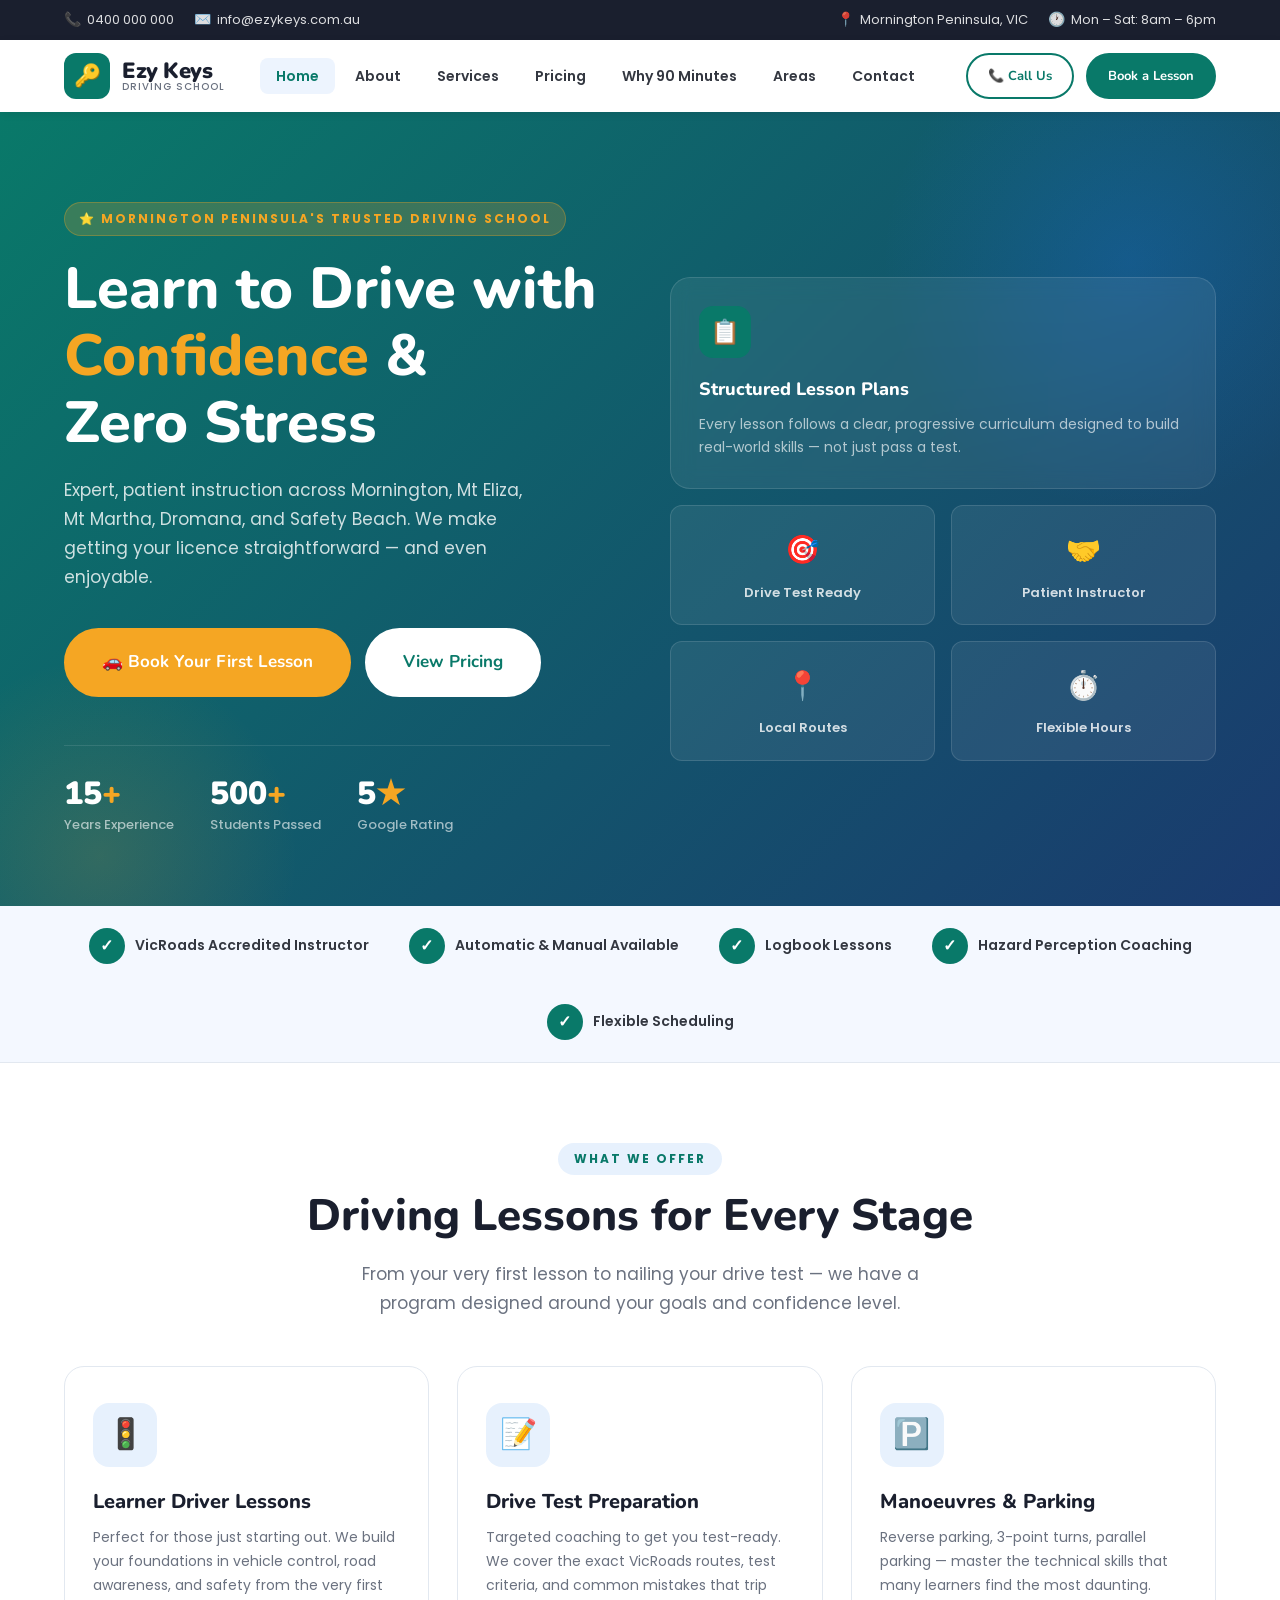
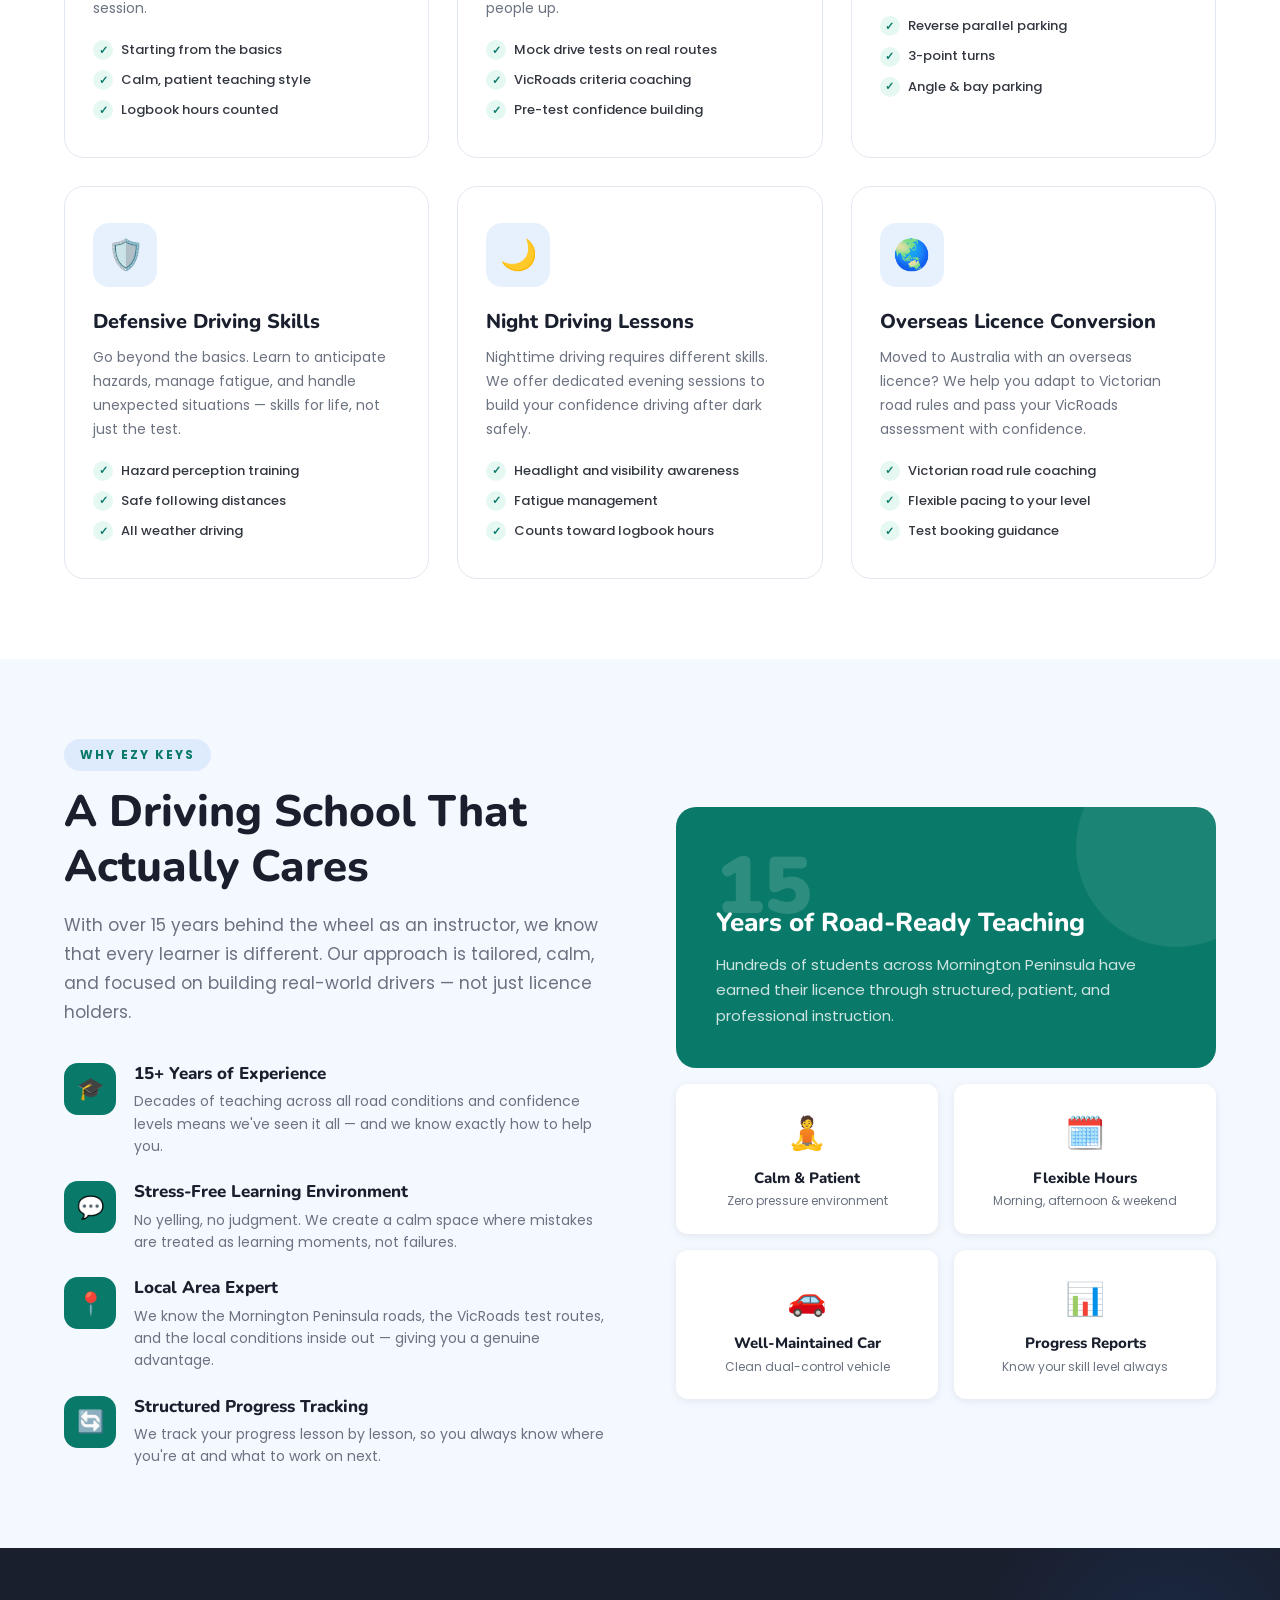
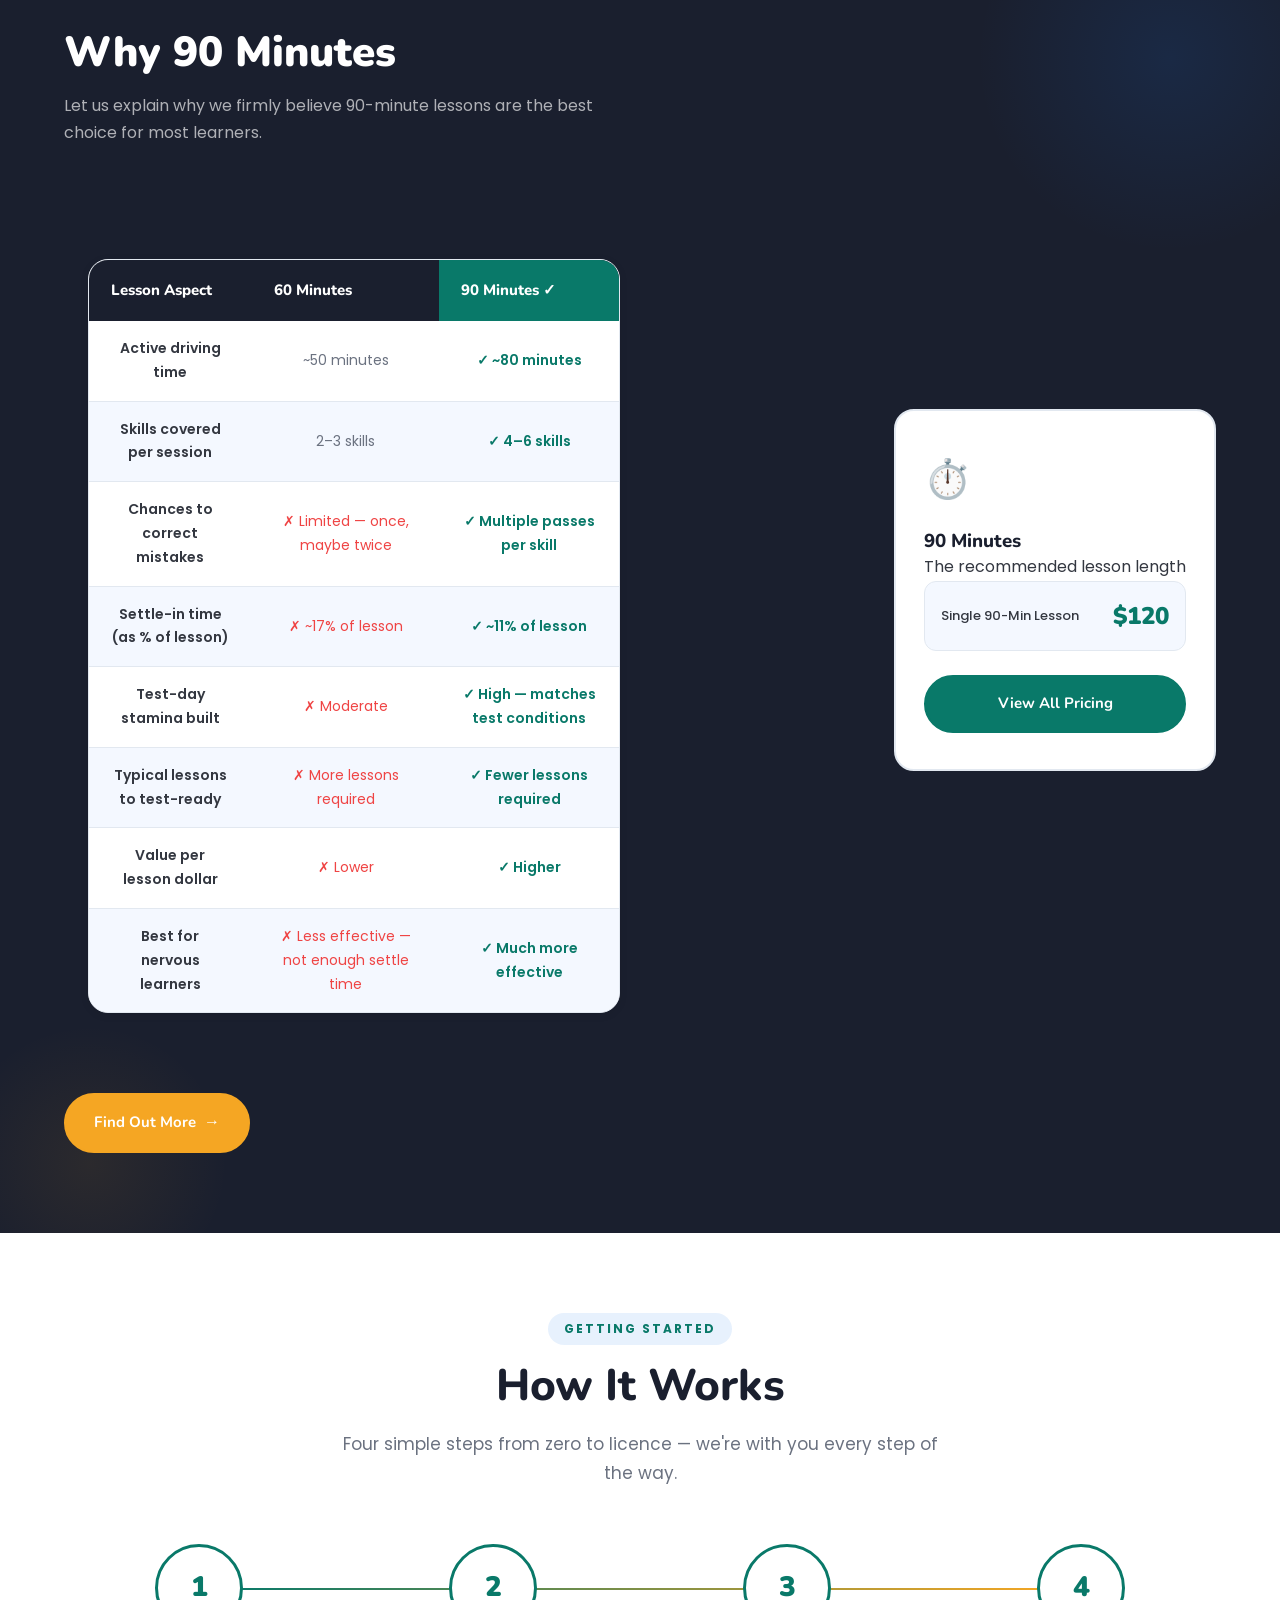
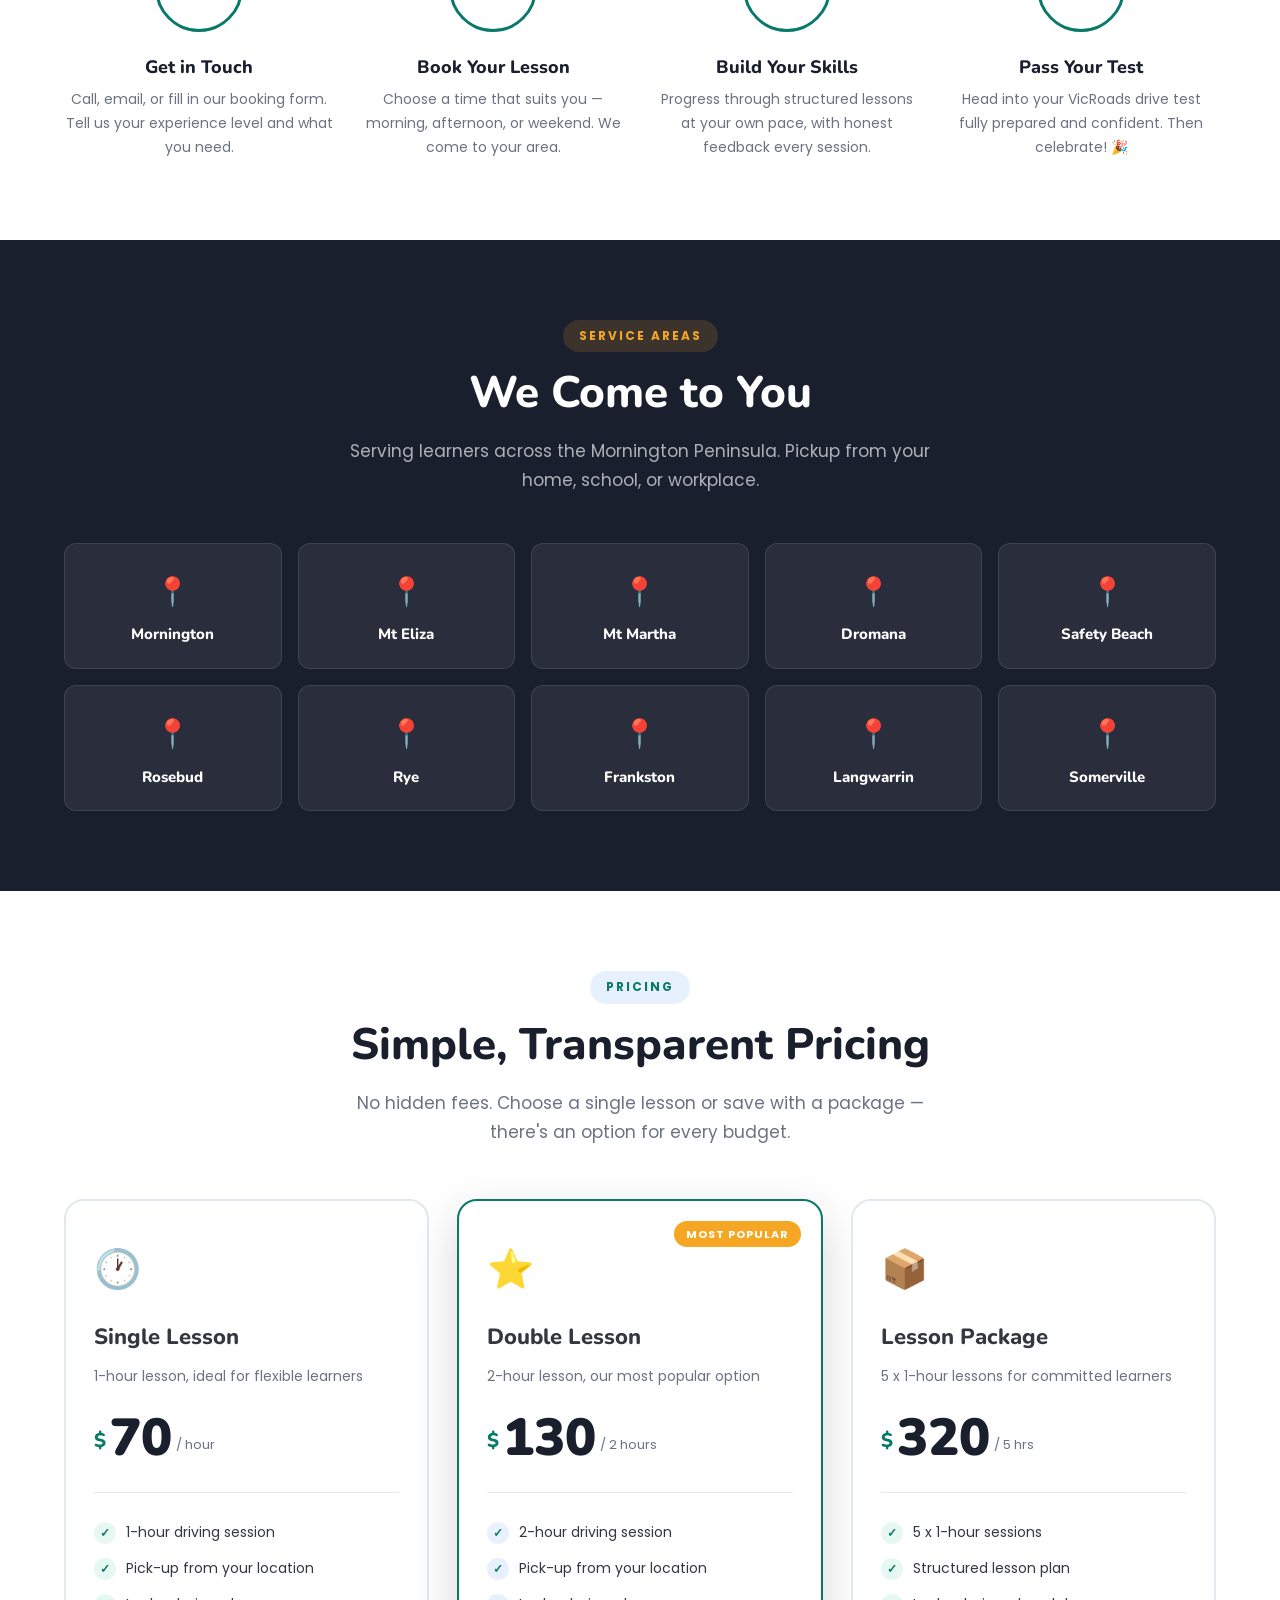
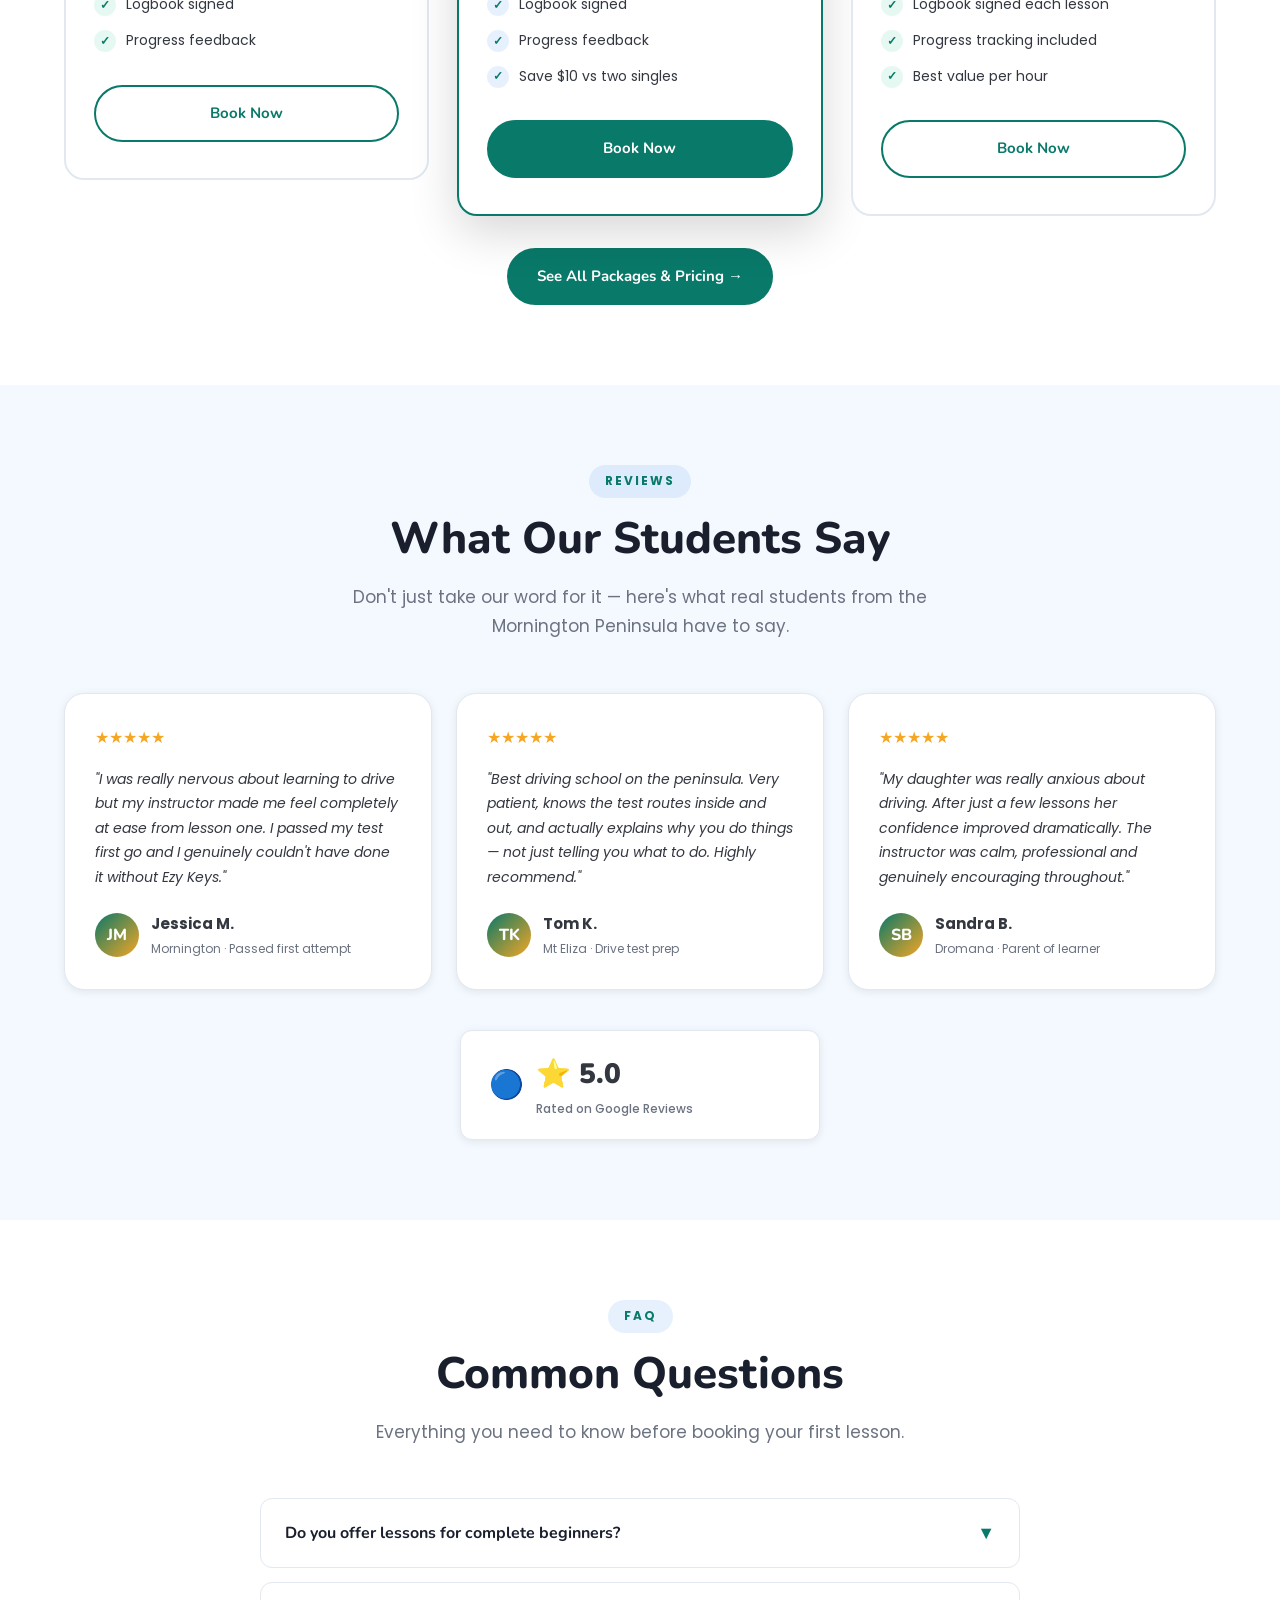
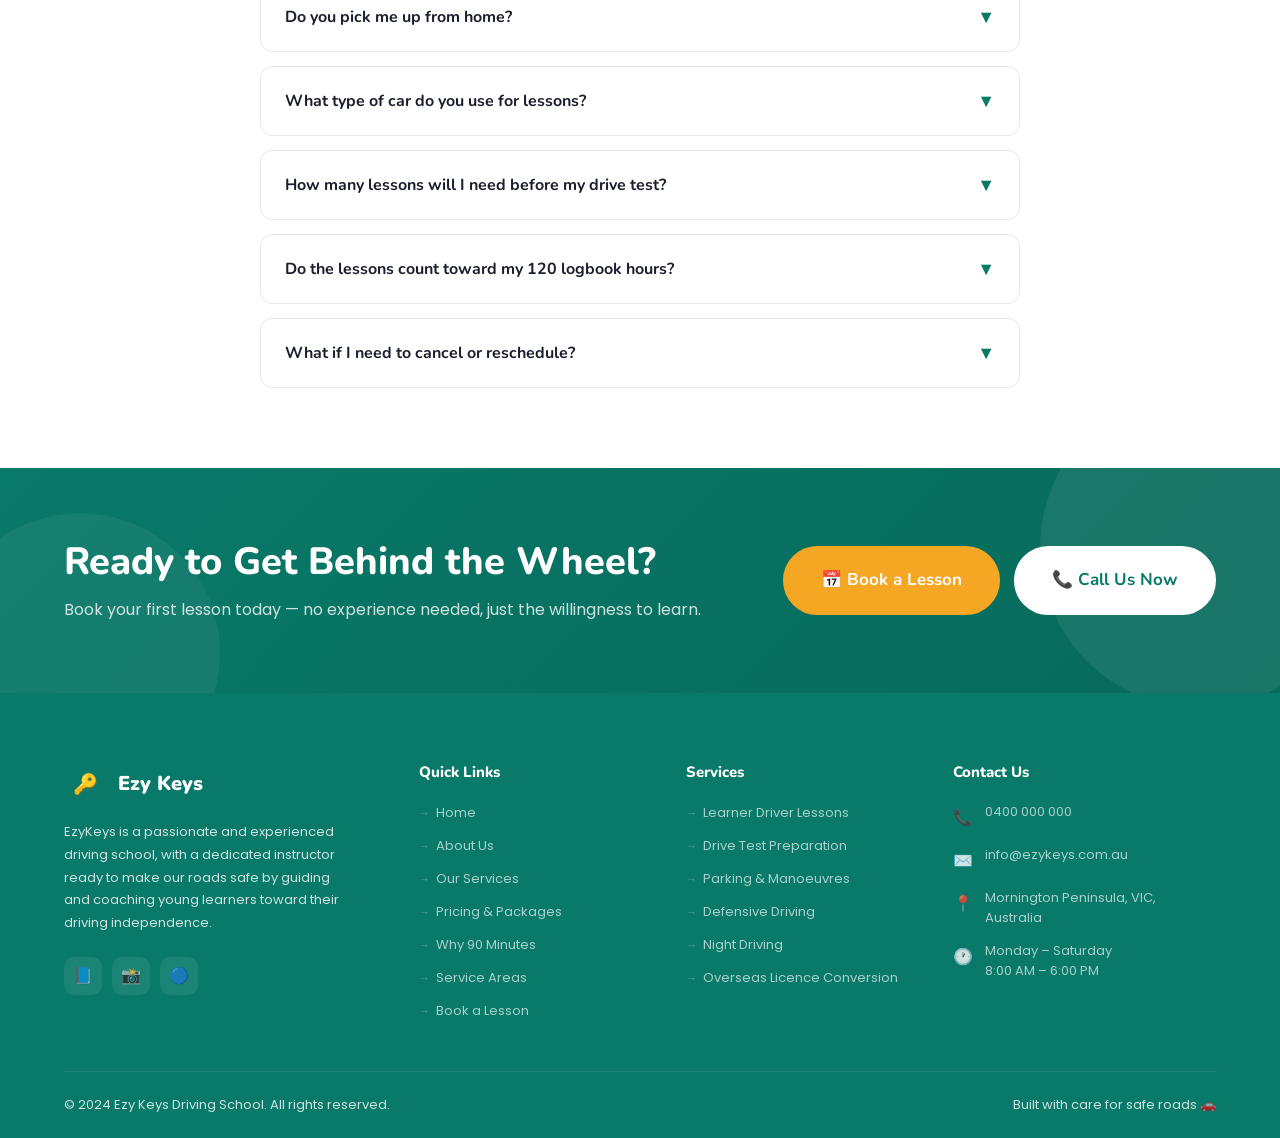
==== commit d6dbae7d: "changed the contact us page and home page navbar" ====
--- a/index.html
+++ b/index.html
@@ -367,33 +367,67 @@
                 Let us explain why we firmly believe 90-minute lessons are the best choice for most learners.
             </p>
 
-            <div class="lesson-benefits">
-
-                <div class="benefit-item">
-                    ✓ <strong>More real driving time</strong> — Practise properly without feeling rushed or pressured.
-                </div>
-
-                <div class="benefit-item">
-                    ✓ <strong>Faster progress</strong> — Longer sessions help you learn and refine skills more naturally.
-                </div>
-
-                <div class="benefit-item">
-                    ✓ <strong>Build confidence faster</strong> — Extra time to settle in, relax, and drive comfortably.
-                </div>
-
-                <div class="benefit-item">
-                    ✓ <strong>Master tricky skills</strong> — Roundabouts, merging, lane changes and parking.
-                </div>
-
-                <div class="benefit-item">
-                    ✓ <strong>Get test-ready faster</strong> — Longer sessions allow deeper practice.
-                </div>
-
-                <div class="benefit-item">
-                    ✓ <strong>Better value per lesson</strong> — More driving and more feedback.
-                </div>
-
-            </div>
+            <!-- ===================== COMPARISON TABLE ===================== -->
+  <section class="section">
+    <div class="container">
+      <div class="text-center">
+
+      <div class="comparison-wrapper">
+        <table class="comparison-table">
+          <thead>
+            <tr>
+              <th>Lesson Aspect</th>
+              <th>60 Minutes</th>
+              <th class="col-win">90 Minutes ✓</th>
+            </tr>
+          </thead>
+          <tbody>
+            <tr>
+              <td class="comparison-label">Active driving time</td>
+              <td class="col-60">~50 minutes</td>
+              <td class="col-90">~80 minutes</td>
+            </tr>
+            <tr>
+              <td class="comparison-label">Skills covered per session</td>
+              <td class="col-60">2–3 skills</td>
+              <td class="col-90">4–6 skills</td>
+            </tr>
+            <tr>
+              <td class="comparison-label">Chances to correct mistakes</td>
+              <td class="col-60 negative">Limited — once, maybe twice</td>
+              <td class="col-90">Multiple passes per skill</td>
+            </tr>
+            <tr>
+              <td class="comparison-label">Settle-in time (as % of lesson)</td>
+              <td class="col-60 negative">~17% of lesson</td>
+              <td class="col-90">~11% of lesson</td>
+            </tr>
+            <tr>
+              <td class="comparison-label">Test-day stamina built</td>
+              <td class="col-60 negative">Moderate</td>
+              <td class="col-90">High — matches test conditions</td>
+            </tr>
+            <tr>
+              <td class="comparison-label">Typical lessons to test-ready</td>
+              <td class="col-60 negative">More lessons required</td>
+              <td class="col-90">Fewer lessons required</td>
+            </tr>
+            <tr>
+              <td class="comparison-label">Value per lesson dollar</td>
+              <td class="col-60 negative">Lower</td>
+              <td class="col-90">Higher</td>
+            </tr>
+            <tr>
+              <td class="comparison-label">Best for nervous learners</td>
+              <td class="col-60 negative">Less effective — not enough settle time</td>
+              <td class="col-90">Much more effective</td>
+            </tr>
+          </tbody>
+        </table>
+      </div>
+    </div>
+  </section>
+
 
             <a href="pages/why-90-minutes.html" class="lesson-btn">Find Out More</a>
 
--- a/css/style.css
+++ b/css/style.css
@@ -923,7 +923,7 @@
       margin: 0 auto;
       display: grid;
       grid-template-columns: 1fr 1fr;
-      min-height: 520px;
+      min-height: 70vh;
     }
 
     /* LEFT — orange/accent panel with text */
@@ -1278,8 +1278,7 @@
       border-radius: var(--radius-lg);
       overflow: hidden;
       box-shadow: var(--shadow-sm);
-      margin-top: 52px;
-    }
+      }
     .comparison-table {
       width: 100%;
       border-collapse: collapse;
@@ -1333,7 +1332,7 @@
       background: linear-gradient(135deg, var(--primary) 0%, var(--primary-dark) 100%);
       border-radius: var(--radius-lg);
       padding: 52px 48px;
-      margin-top: 60px;
+      margin-top: 20px;
       position: relative;
       overflow: hidden;
     }
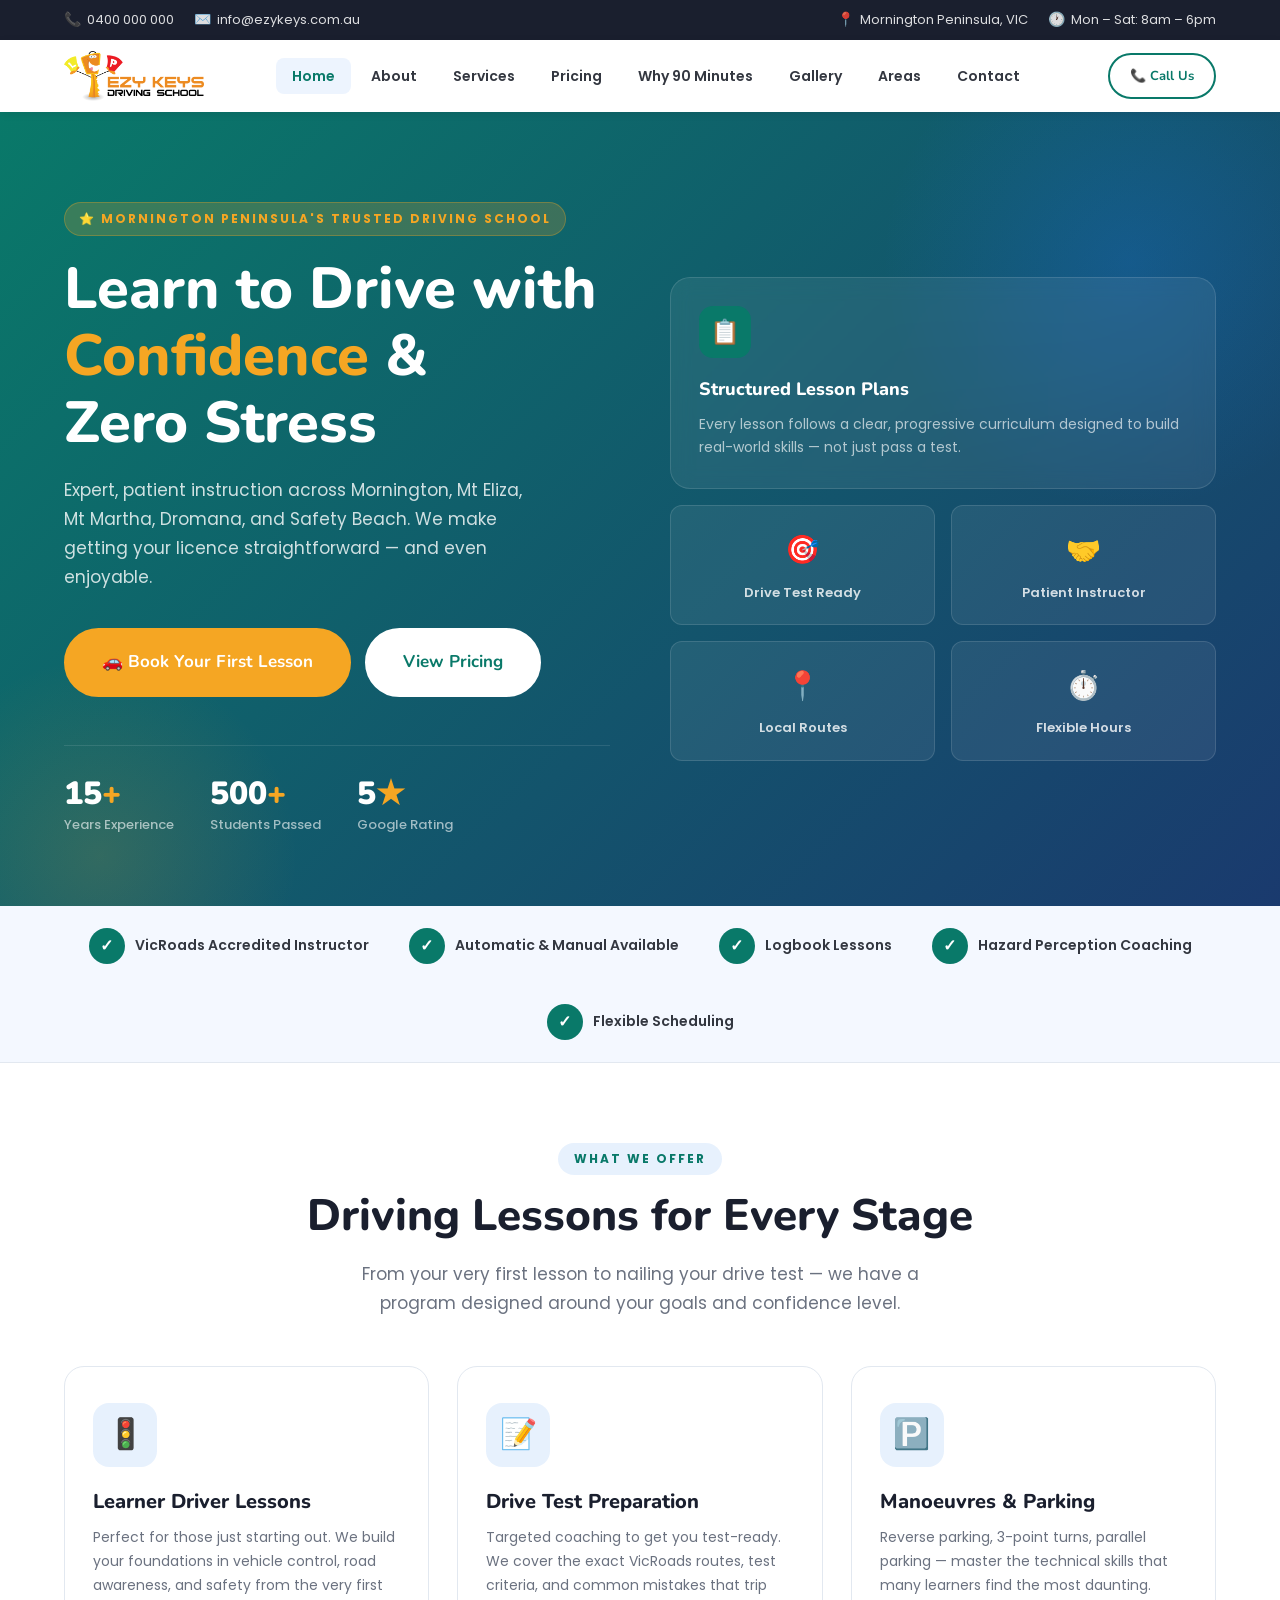
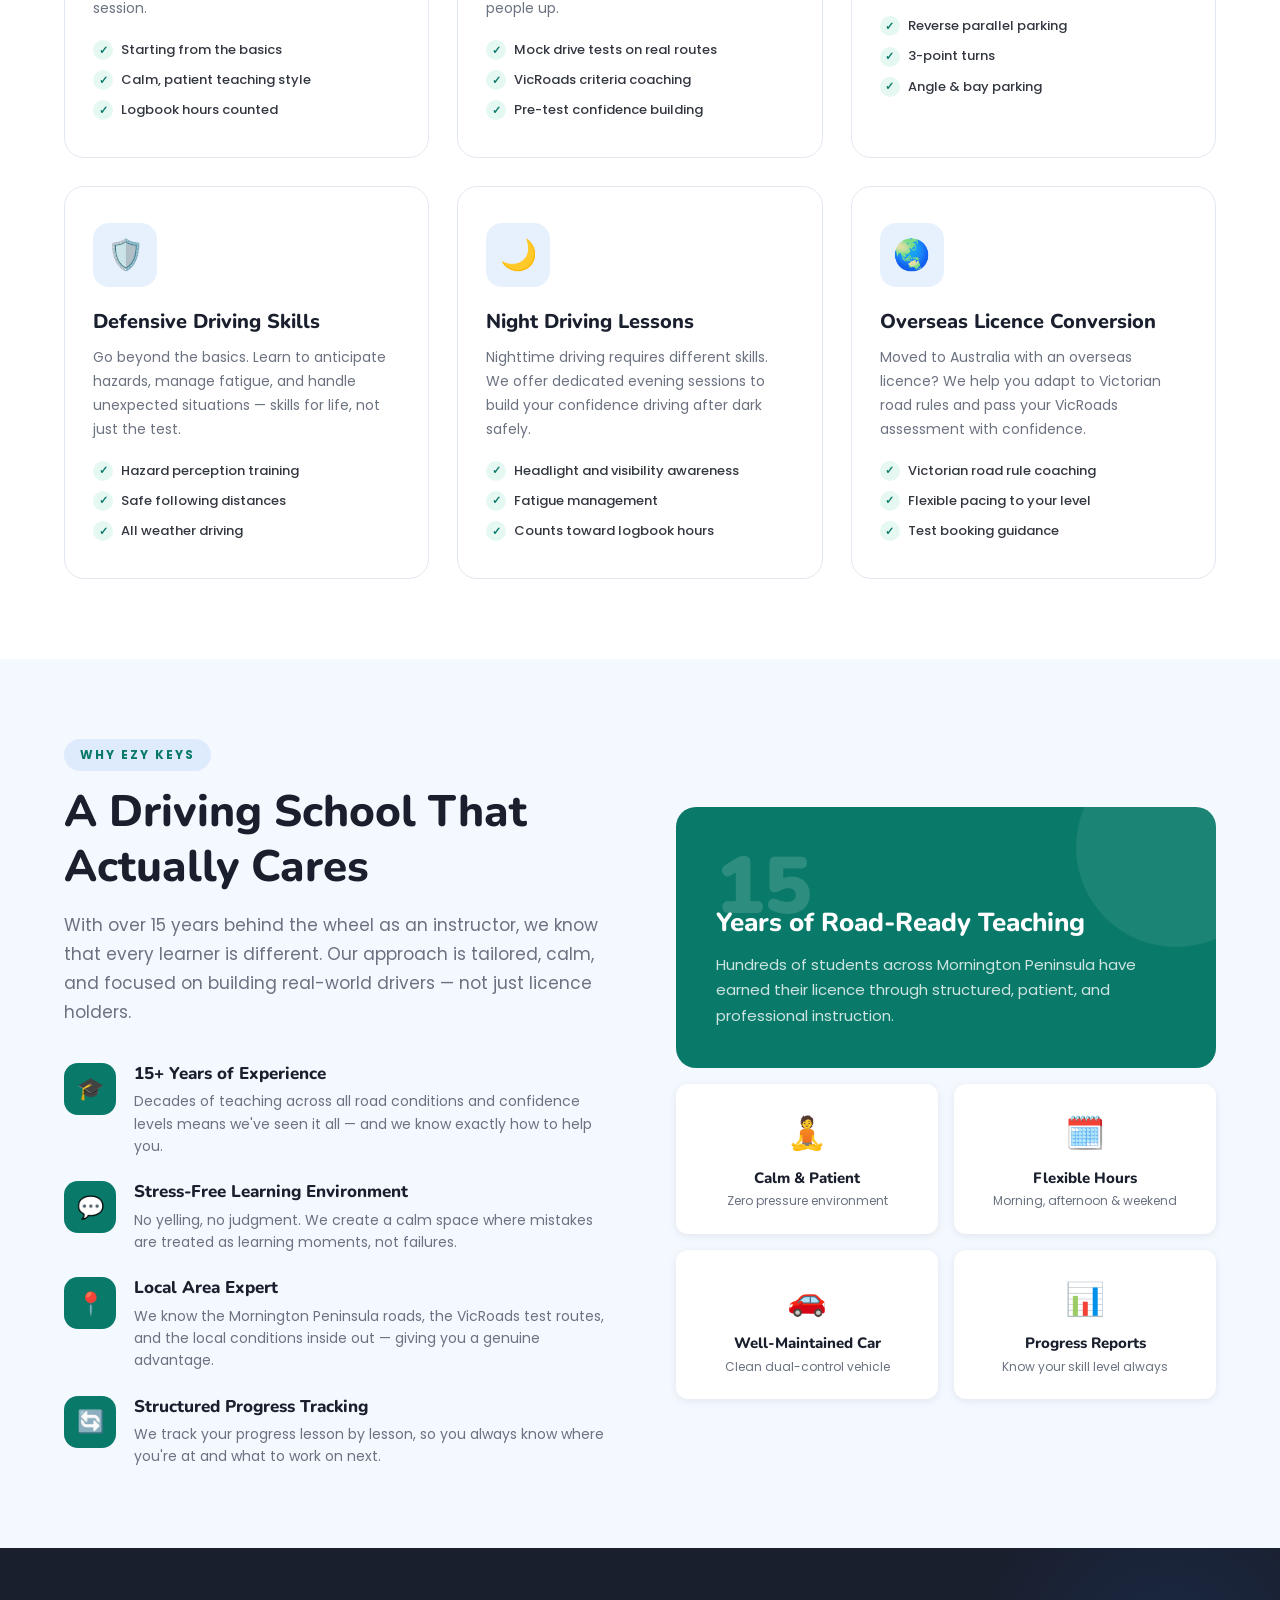
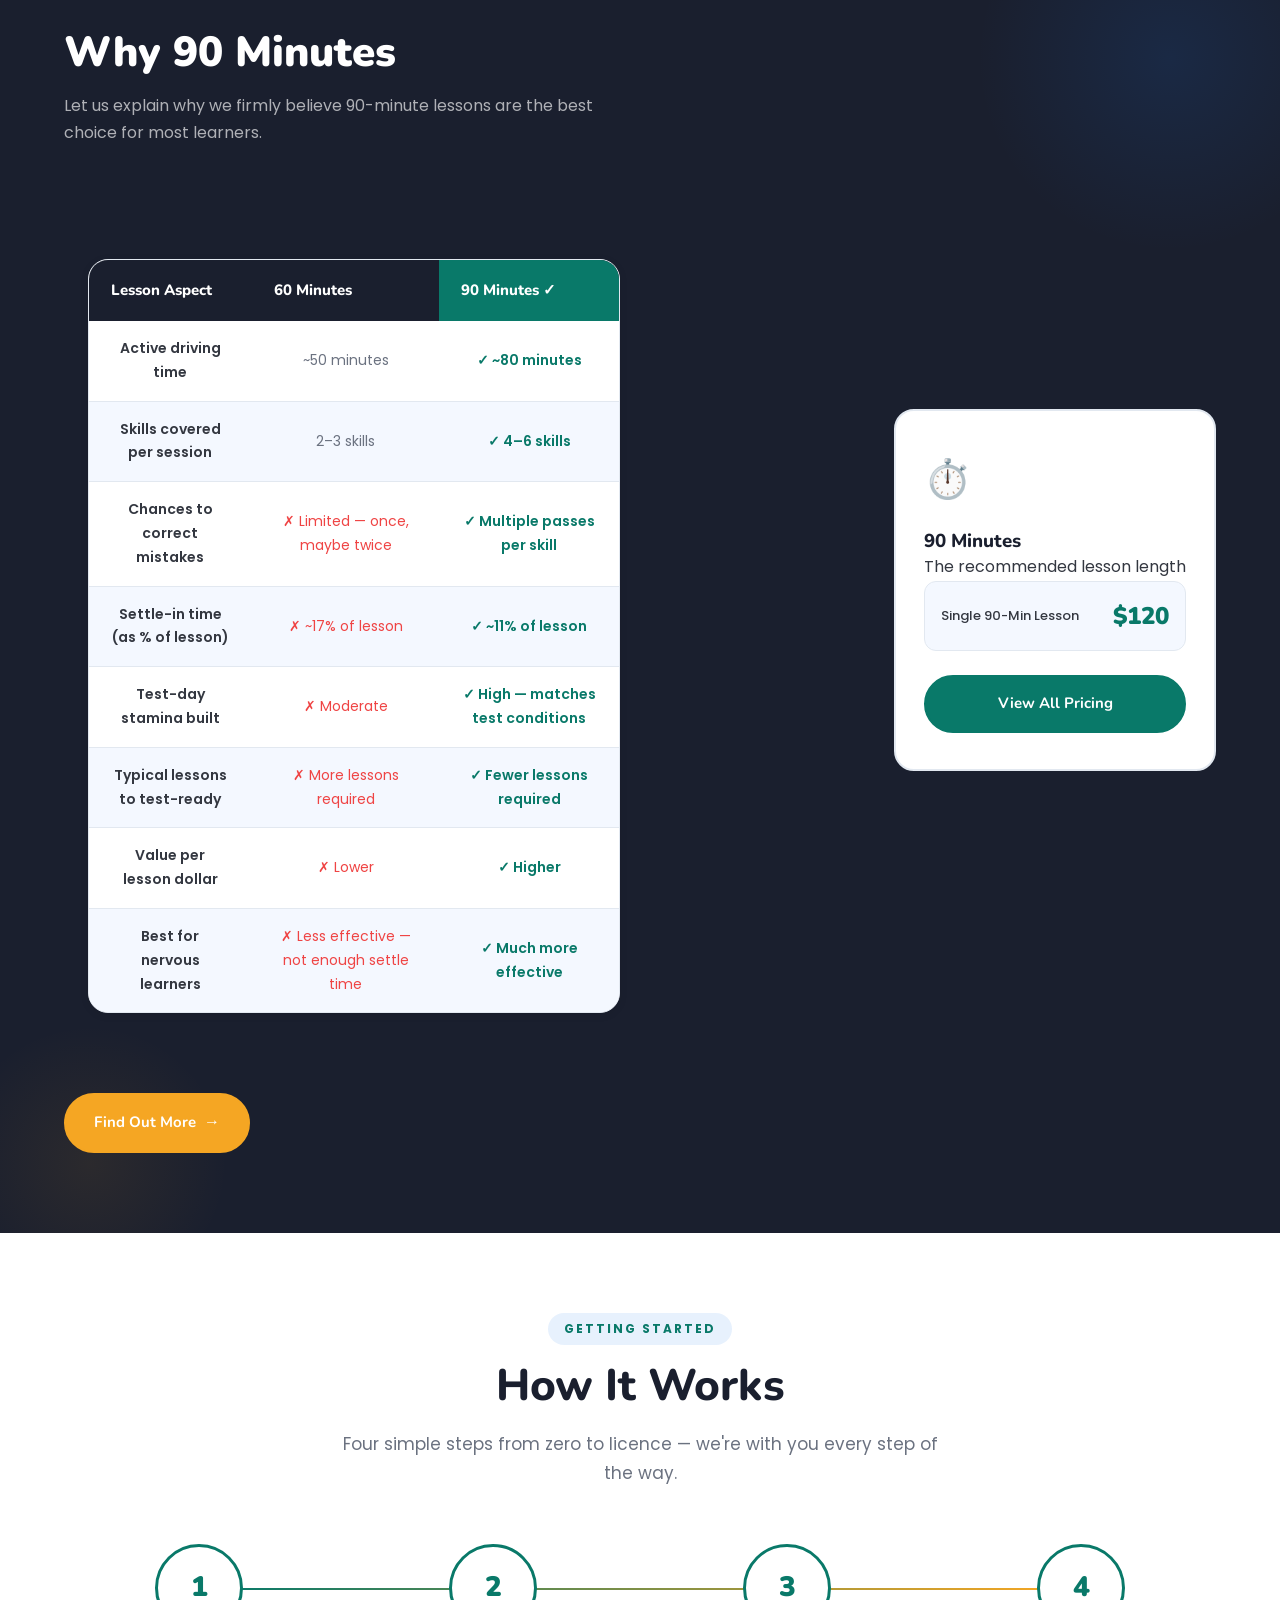
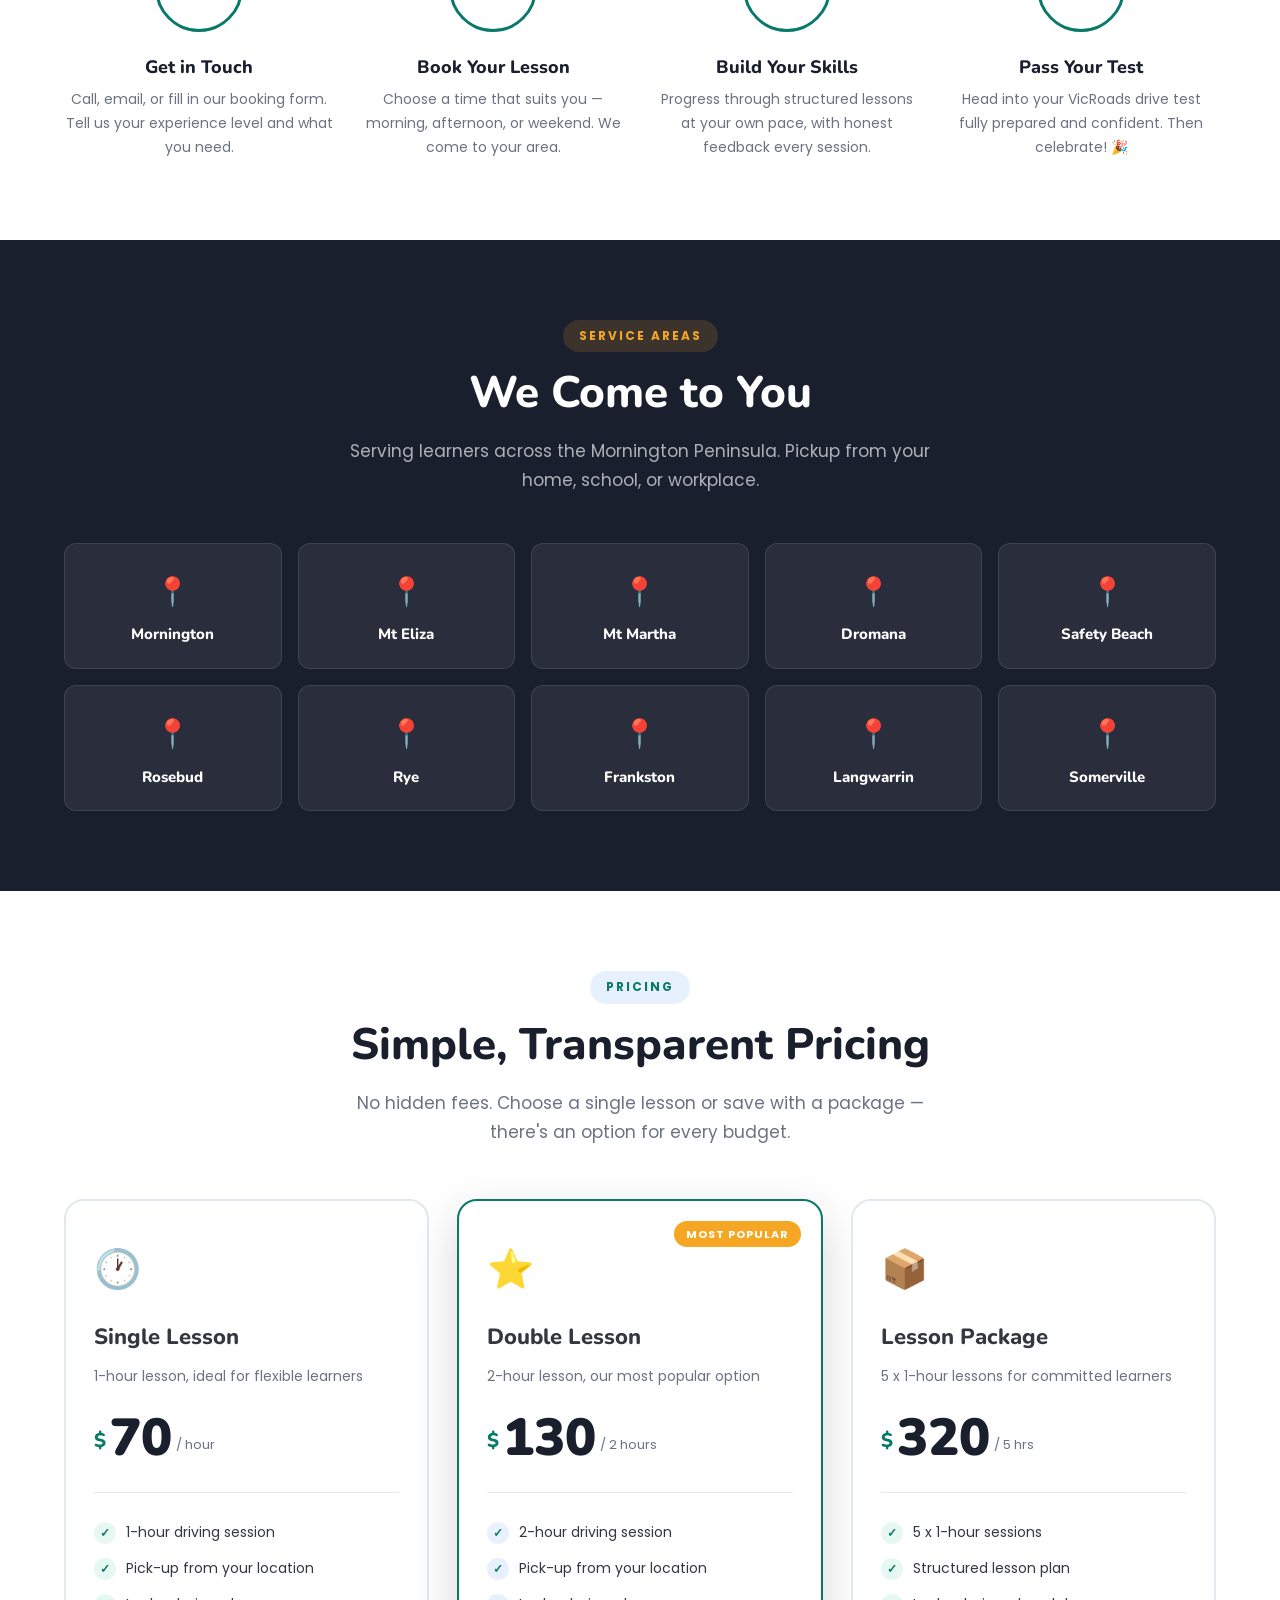
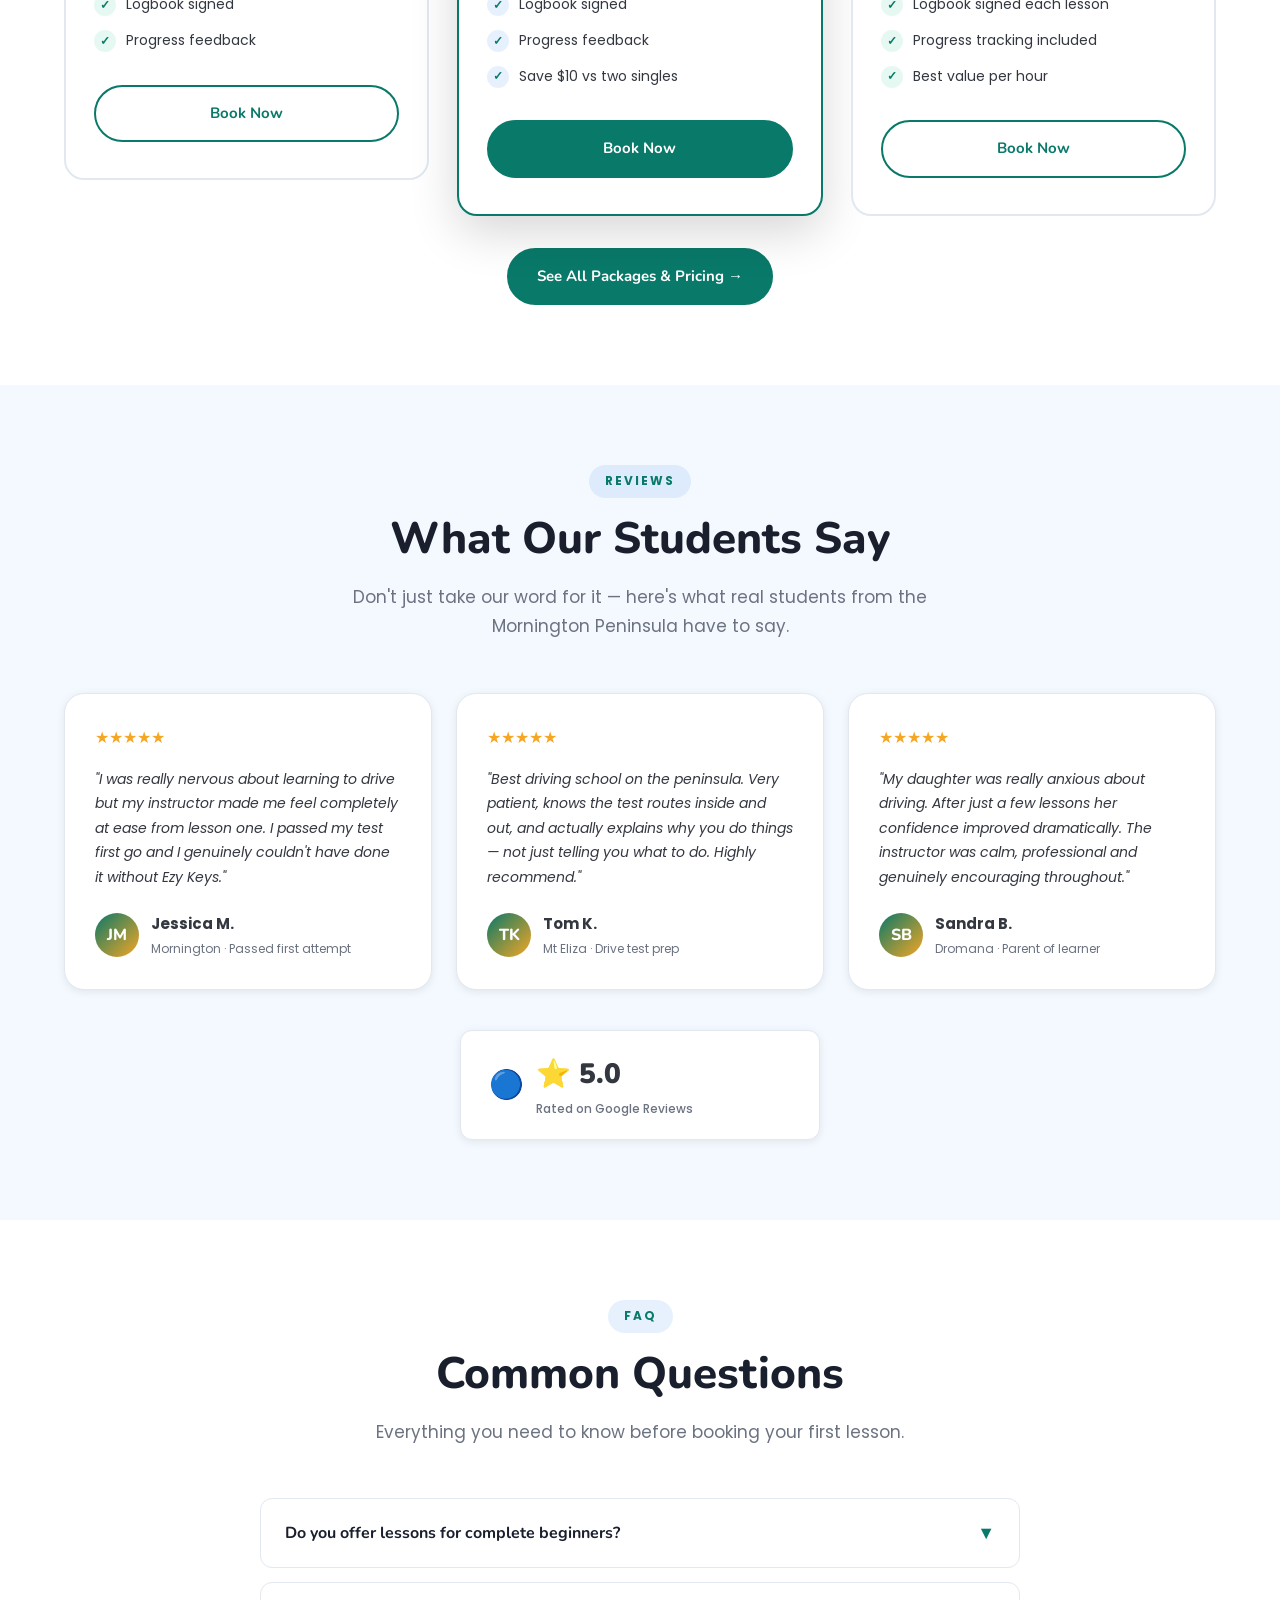
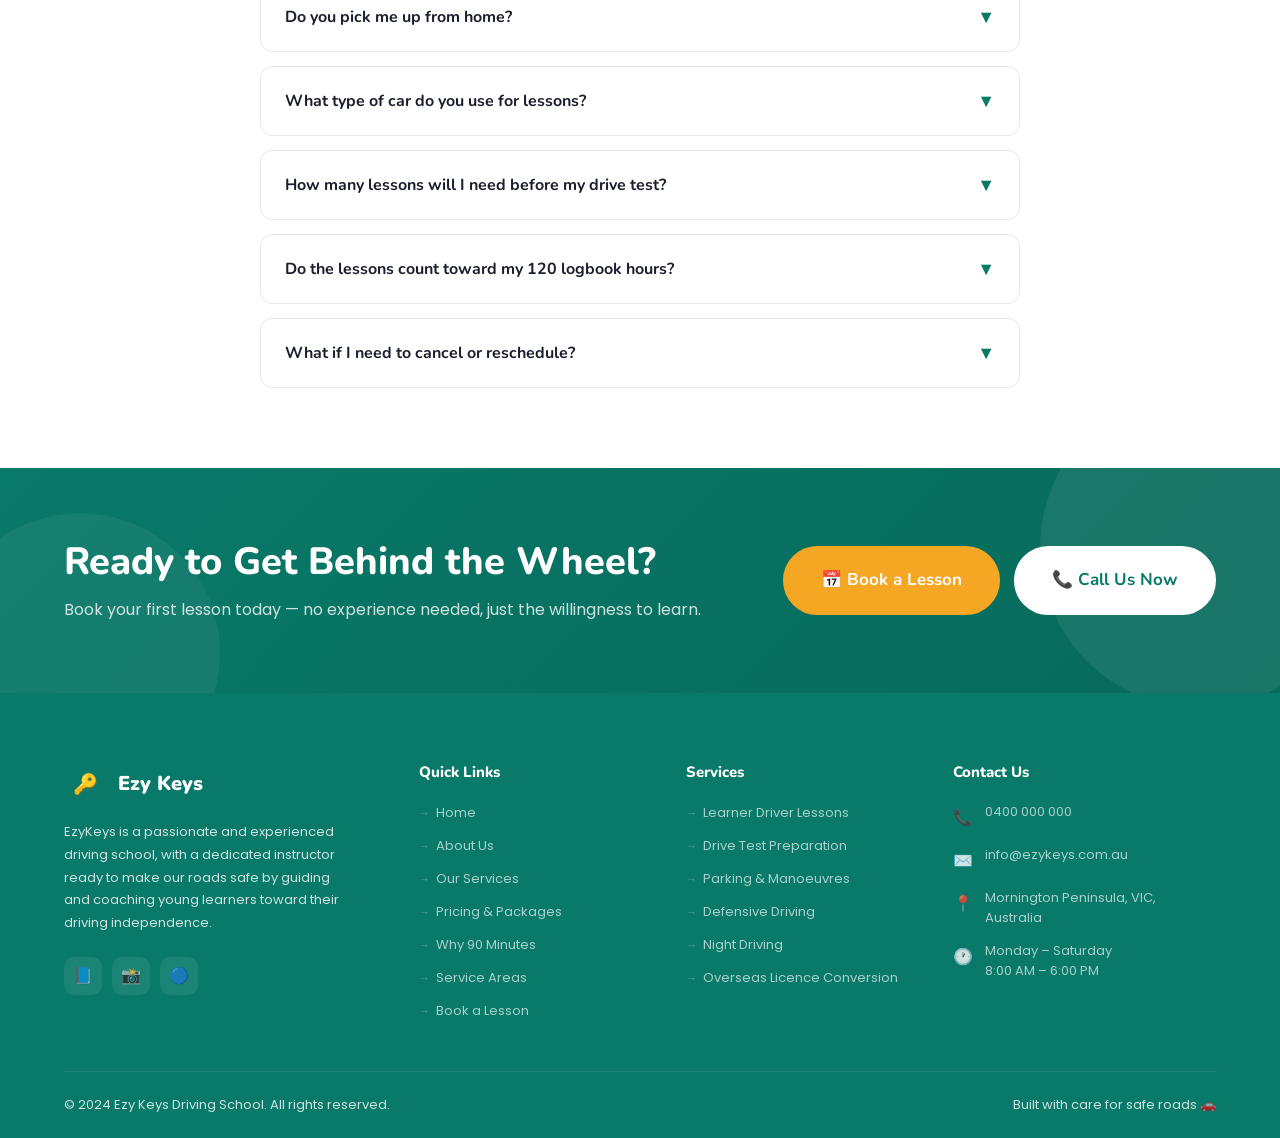
==== commit 6480c11a: "gallery added and navbar changed" ====
--- a/index.html
+++ b/index.html
@@ -41,11 +41,7 @@
 
       <!-- Logo -->
       <a href="index.html" class="nav-logo">
-        <div class="nav-logo-icon">🔑</div>
-        <div class="nav-logo-text">
-          <span class="nav-logo-name">Ezy Keys</span>
-          <span class="nav-logo-tagline">Driving School</span>
-        </div>
+        <div class="nav-logo-icon"><img src="logo.png" alt="Ezy Keys Logo" /></div>
       </a>
 
       <!-- Links -->
@@ -55,6 +51,7 @@
         <li><a href="pages/services.html">Services</a></li>
         <li><a href="pages/pricing.html">Pricing</a></li>
         <li><a href="pages/why-90-minutes.html">Why 90 Minutes</a></li>
+        <li><a href="pages/gallery.html">Gallery</a></li>
         <li><a href="pages/areas.html">Areas</a></li>
         <li><a href="pages/contact.html">Contact</a></li>
       </ul>
@@ -62,7 +59,6 @@
       <!-- CTA buttons -->
       <div class="nav-cta">
         <a href="tel:0400000000" class="btn btn-outline btn-sm">📞 Call Us</a>
-        <a href="pages/contact.html" class="btn btn-primary btn-sm">Book a Lesson</a>
       </div>
 
       <!-- Mobile toggle -->
--- a/css/style.css
+++ b/css/style.css
@@ -227,9 +227,9 @@
 }
 
 .nav-logo-icon {
-  width: 46px;
-  height: 46px;
-  background: var(--primary);
+  width: 140px;
+  height: 140px;
+
   border-radius: 12px;
   display: flex;
   align-items: center;
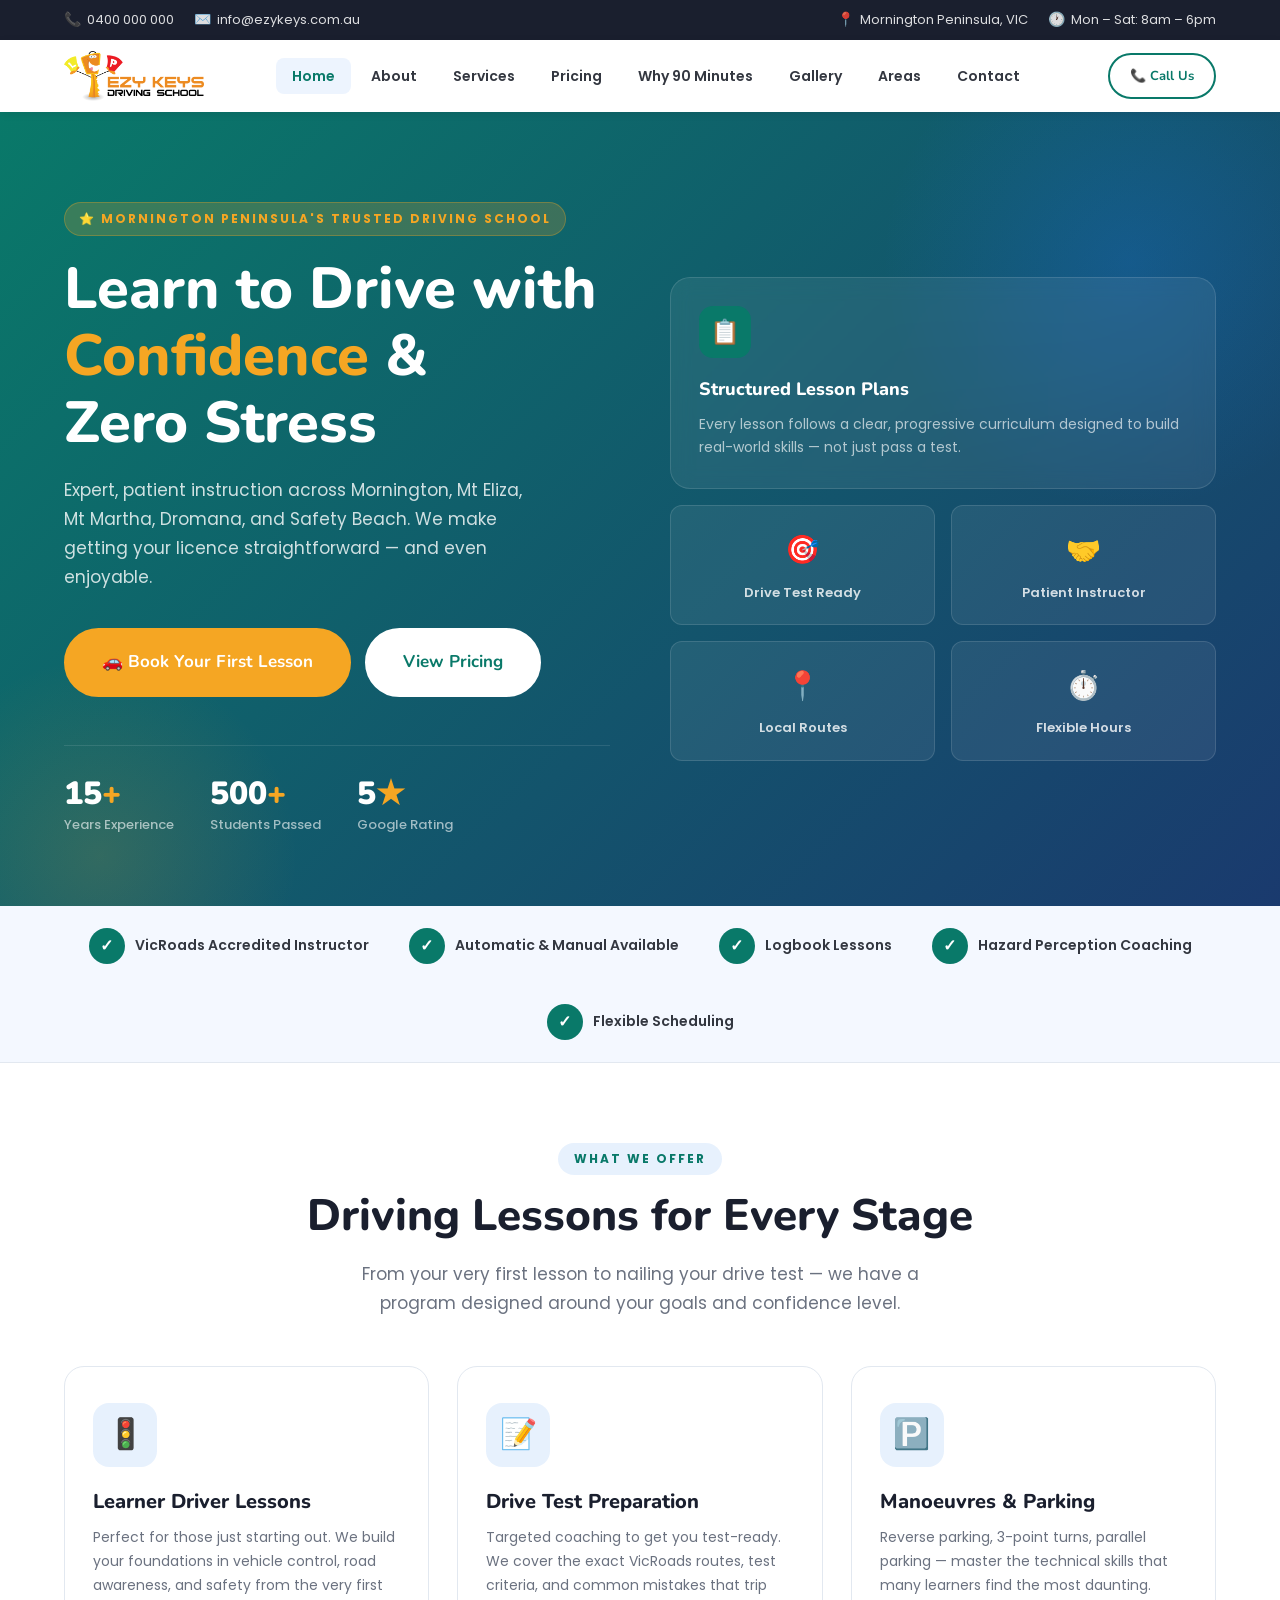
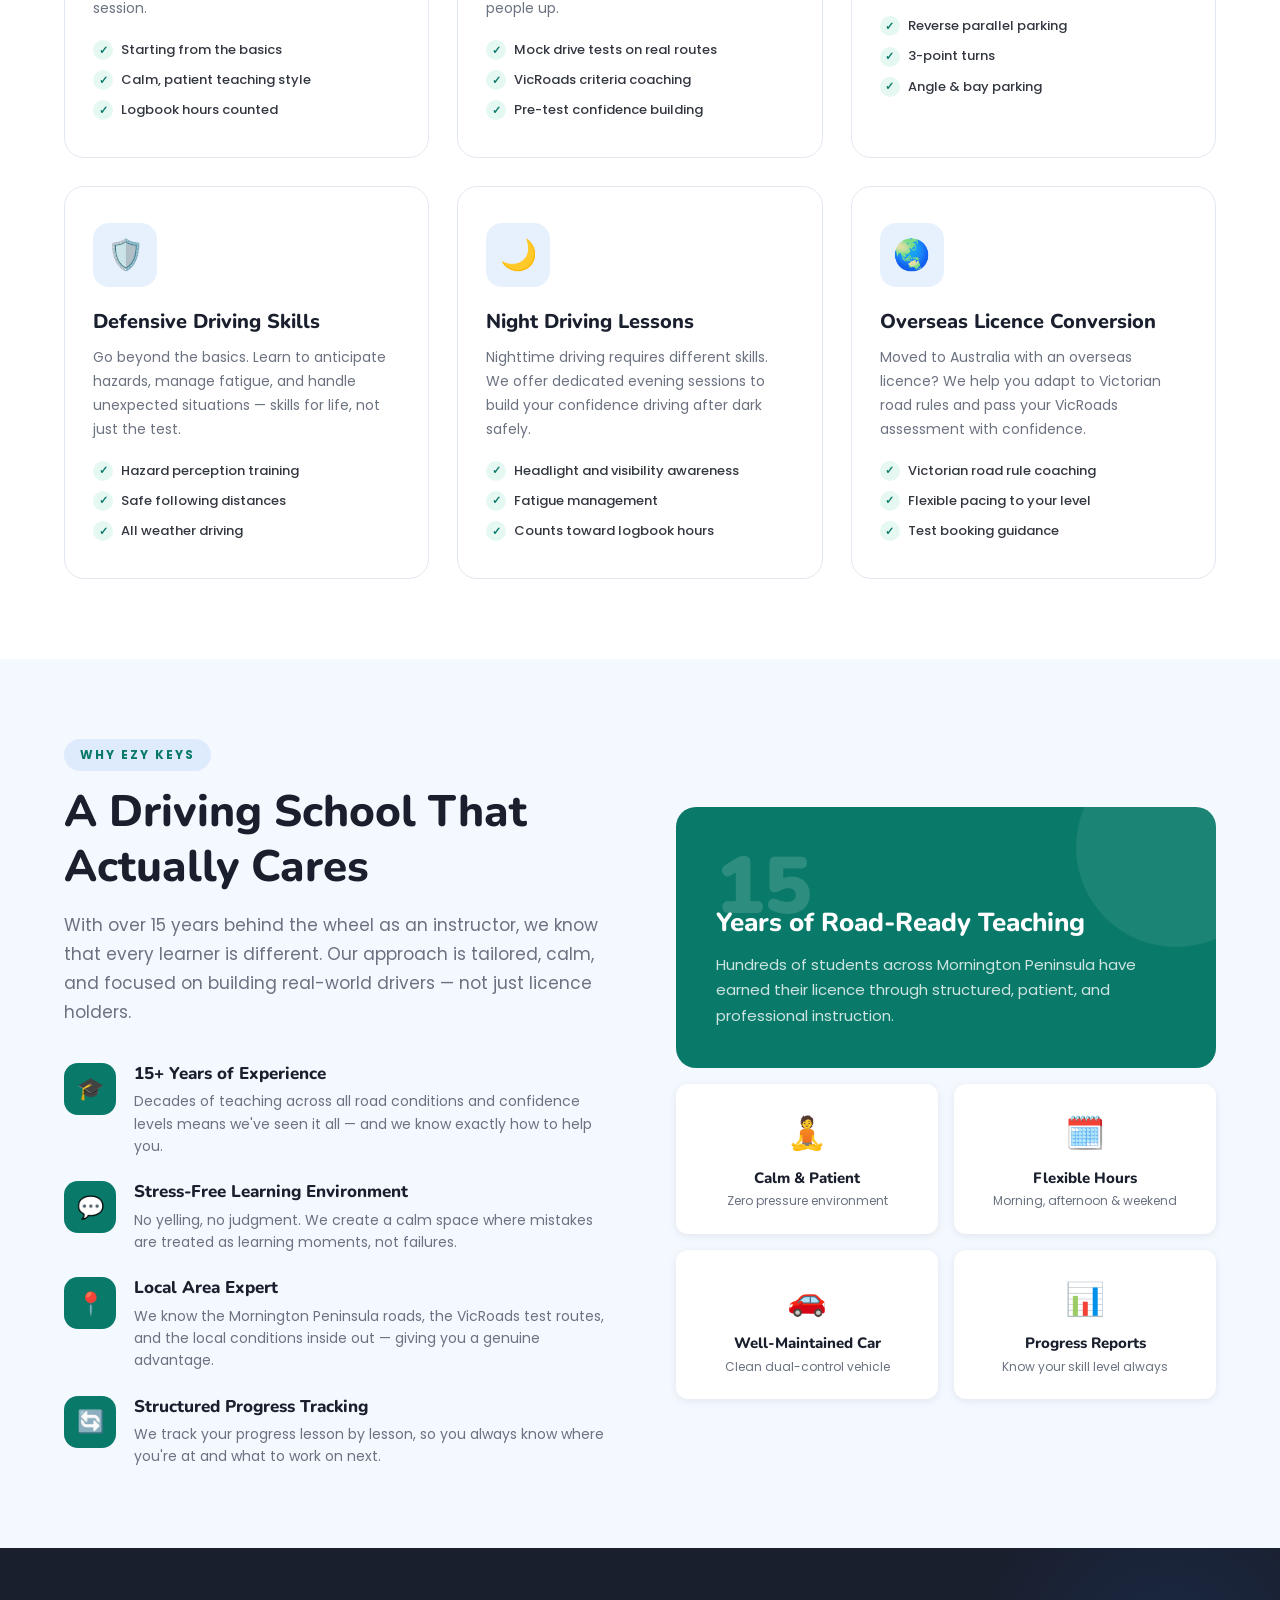
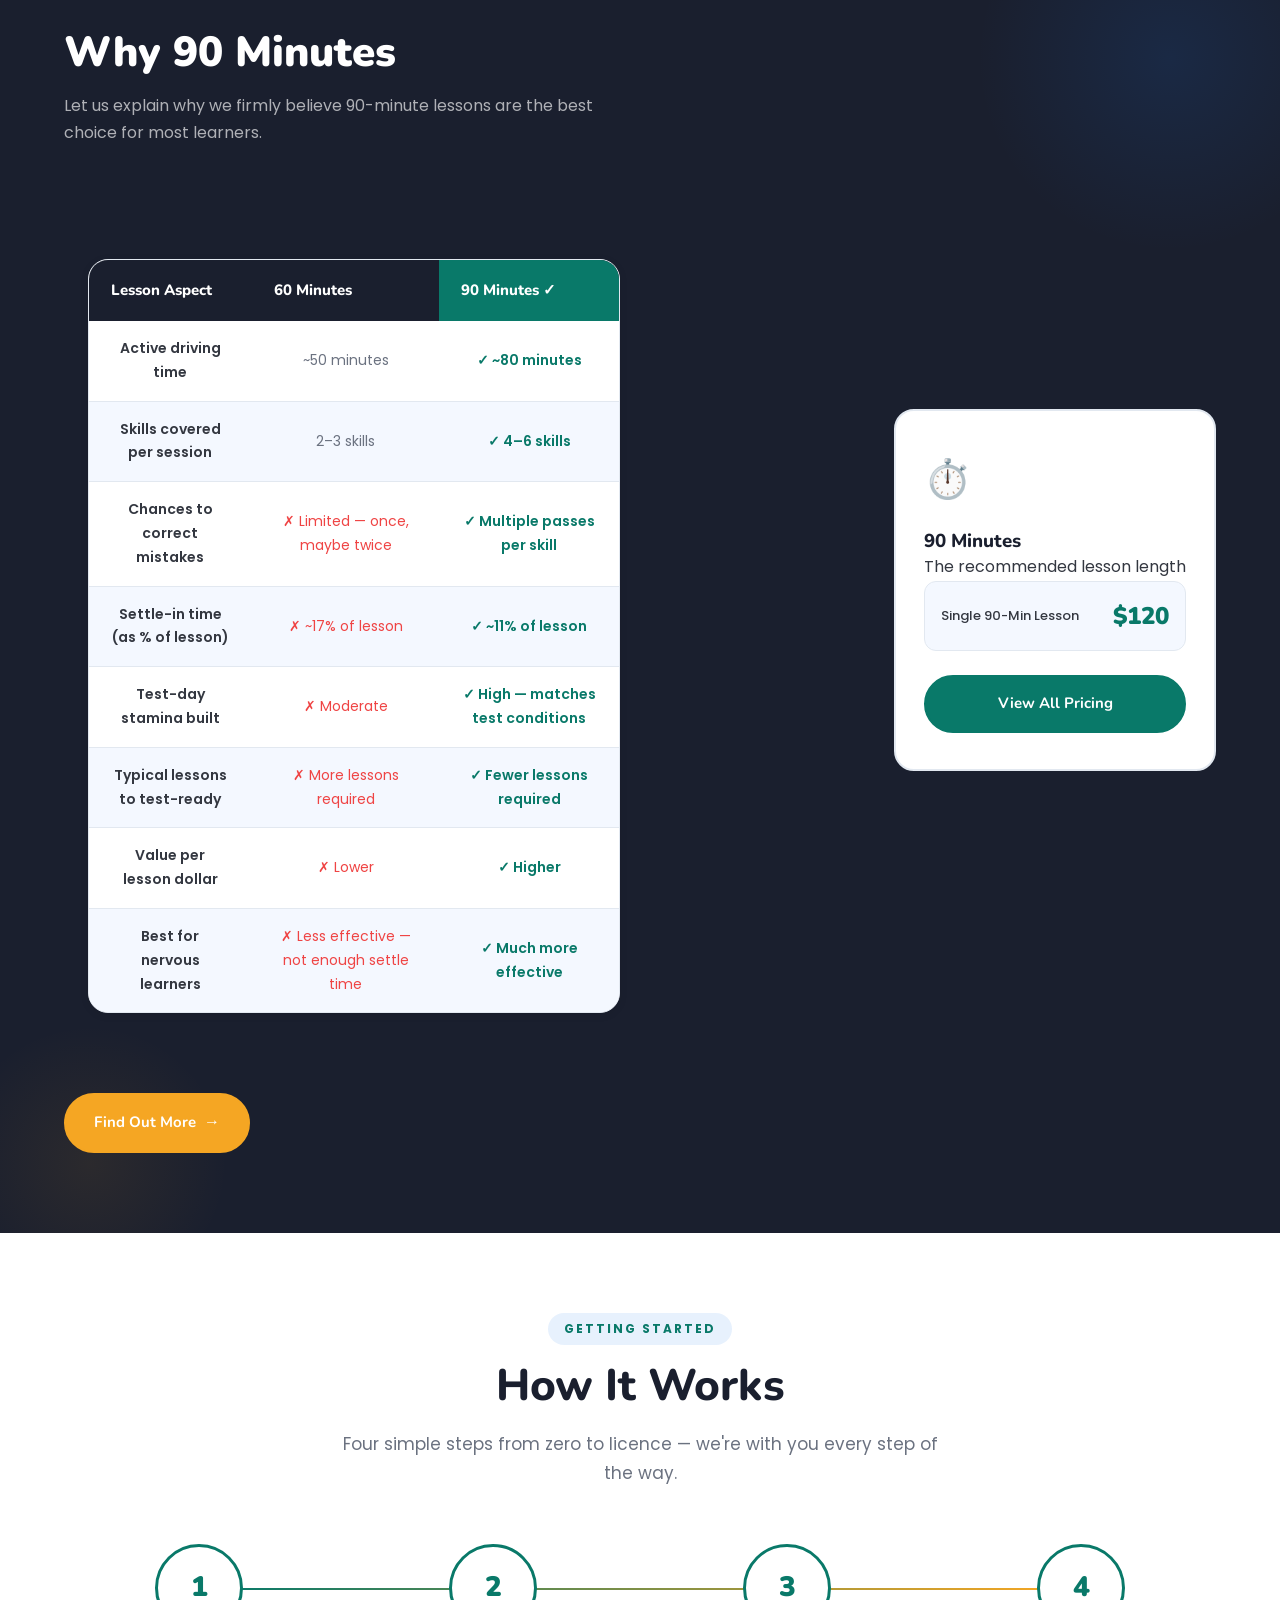
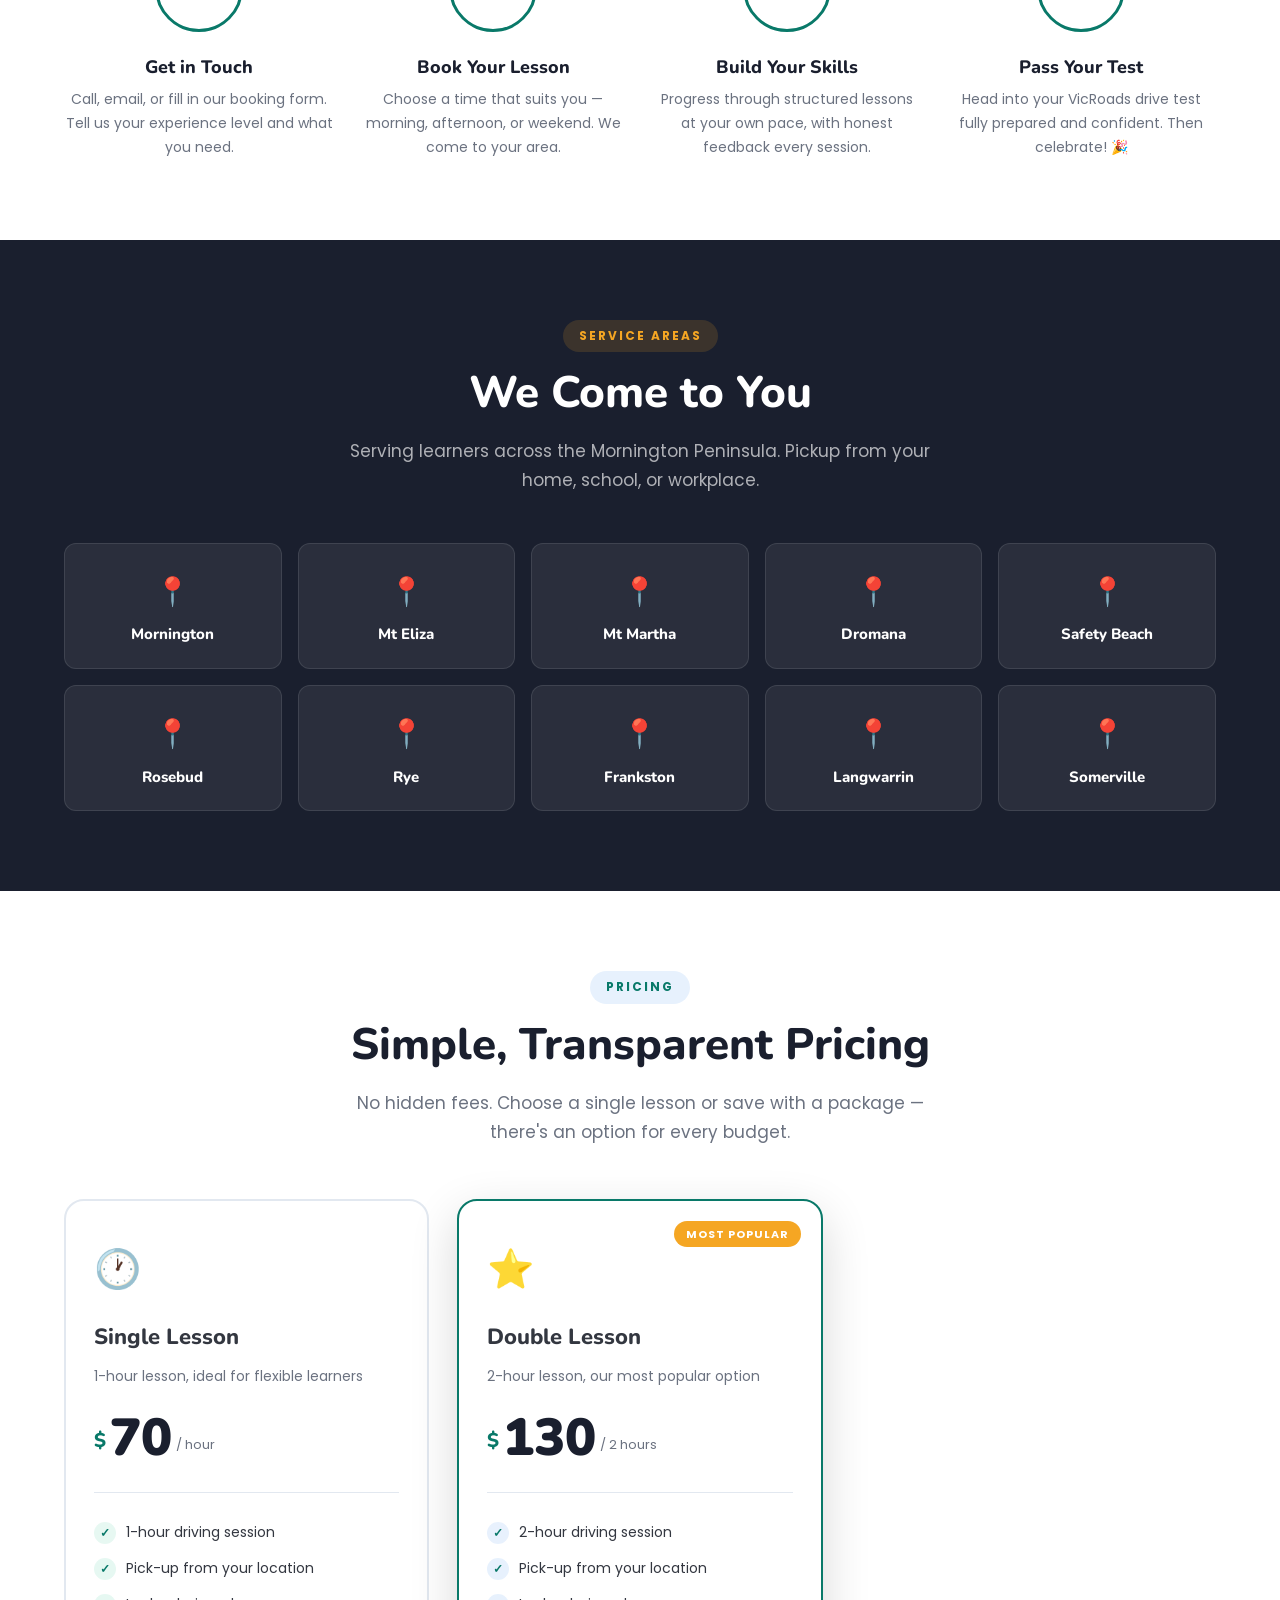
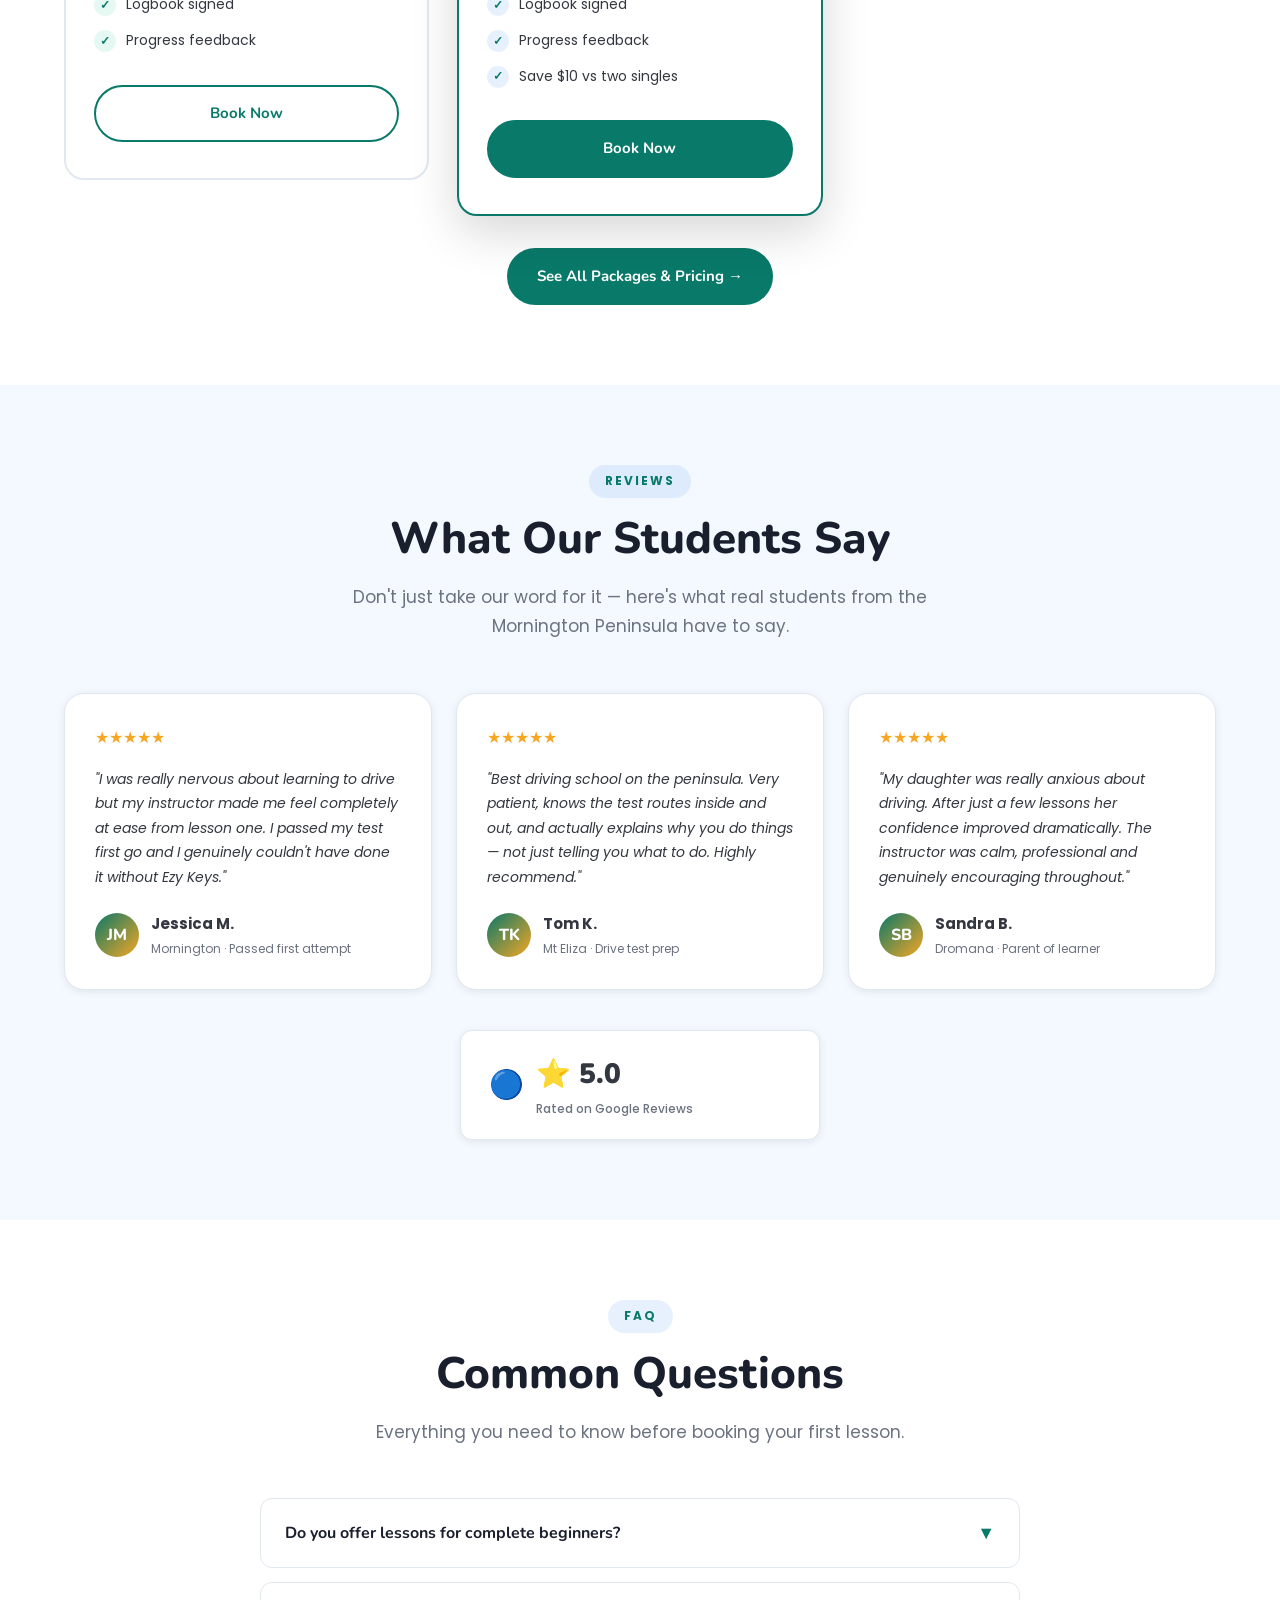
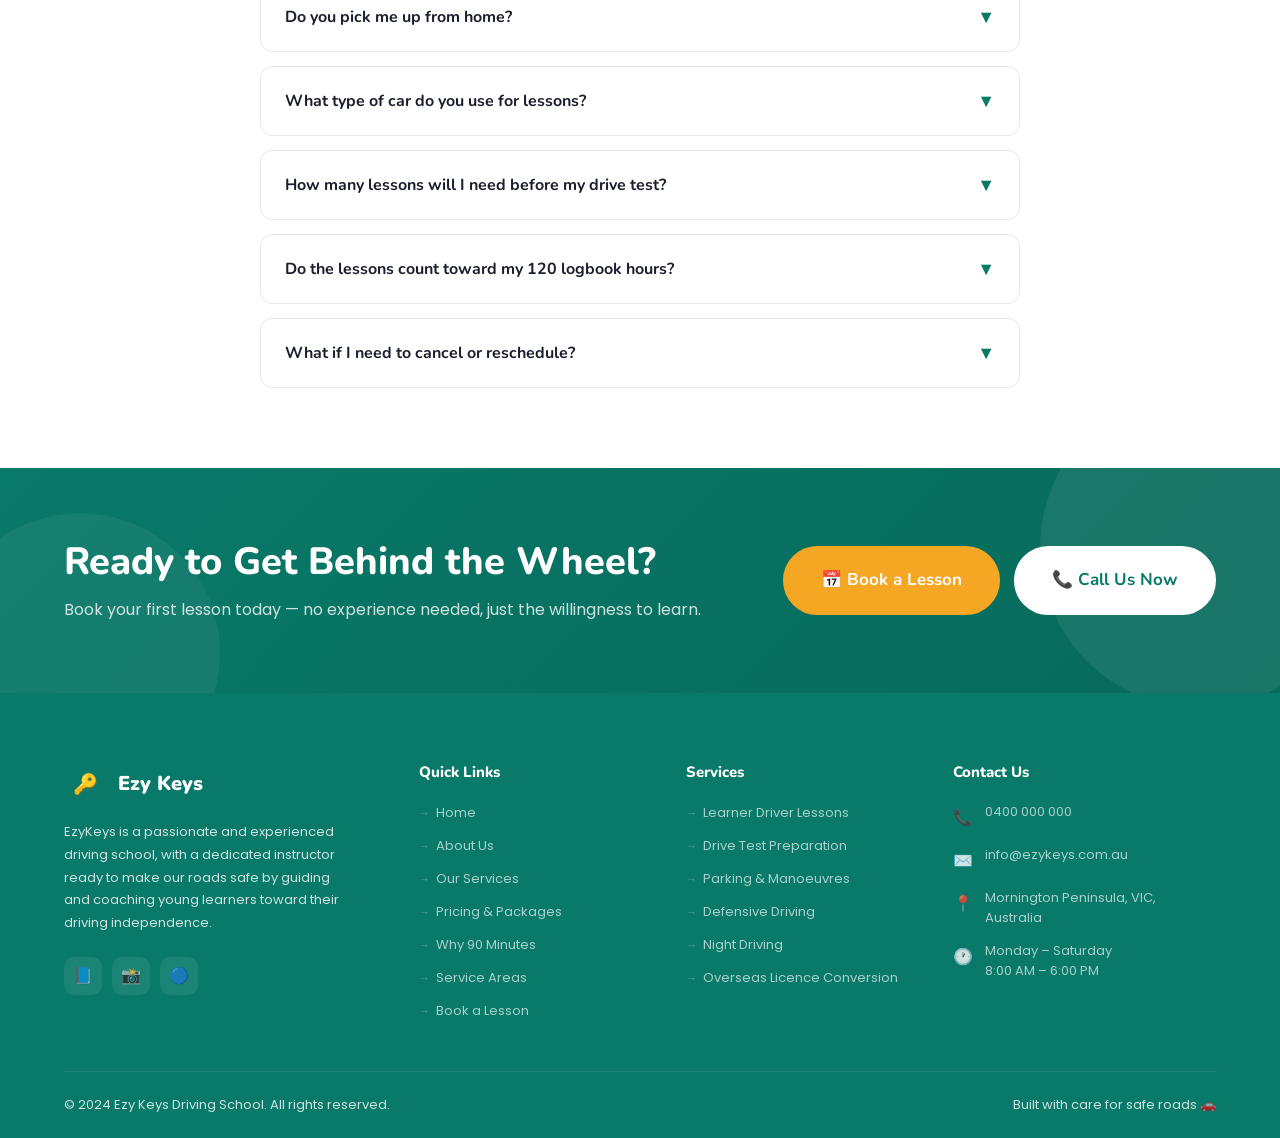
==== commit 308cdd06: "favicon updated" ====
--- a/index.html
+++ b/index.html
@@ -5,6 +5,7 @@
   <meta name="viewport" content="width=device-width, initial-scale=1.0" />
   <title>Ezy Keys | Driving School — Mornington Peninsula</title>
   <meta name="description" content="Ezy Keys Driving School offers stress-free driving lessons, structured mentoring, and drive test preparation across Mornington, Mt Eliza, Mt Martha, Dromana, and Safety Beach." />
+  <link rel="icon" type="image/png" href="/favicon.svg">
   <link rel="stylesheet" href="css/style.css" />
 </head>
 <body>
@@ -611,24 +612,6 @@
         </div>
 
         <!-- Package -->
-        <div class="pricing-card">
-          <div class="pricing-icon">📦</div>
-          <div class="pricing-name">Lesson Package</div>
-          <div class="pricing-desc">5 x 1-hour lessons for committed learners</div>
-          <div class="pricing-price">
-            <div class="pricing-currency">$</div>
-            <div class="pricing-amount">320</div>
-            <div class="pricing-unit">/ 5 hrs</div>
-          </div>
-          <div class="pricing-features">
-            <div class="pricing-feature"><div class="check">✓</div> 5 x 1-hour sessions</div>
-            <div class="pricing-feature"><div class="check">✓</div> Structured lesson plan</div>
-            <div class="pricing-feature"><div class="check">✓</div> Logbook signed each lesson</div>
-            <div class="pricing-feature"><div class="check">✓</div> Progress tracking included</div>
-            <div class="pricing-feature"><div class="check">✓</div> Best value per hour</div>
-          </div>
-          <a href="pages/contact.html" class="btn btn-outline" style="width:100%; justify-content:center;">Book Now</a>
-        </div>
 
       </div>
 
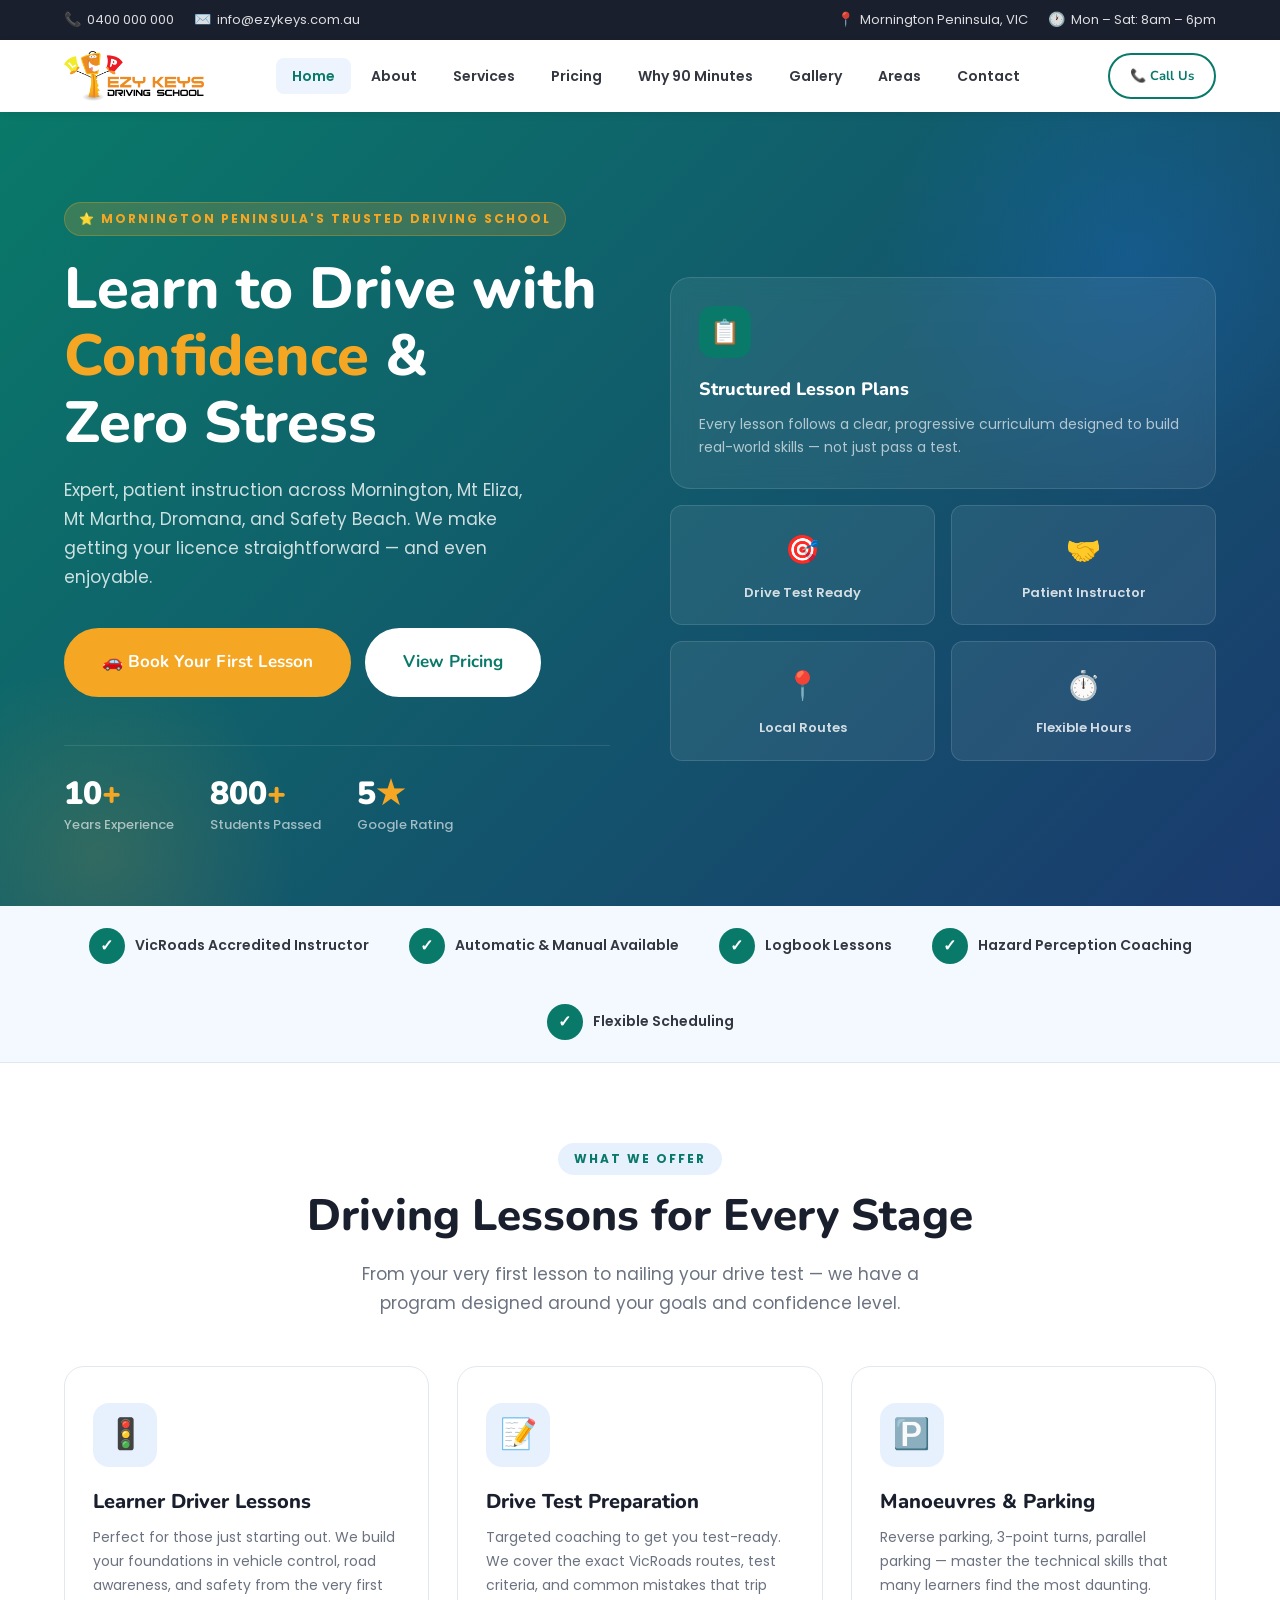
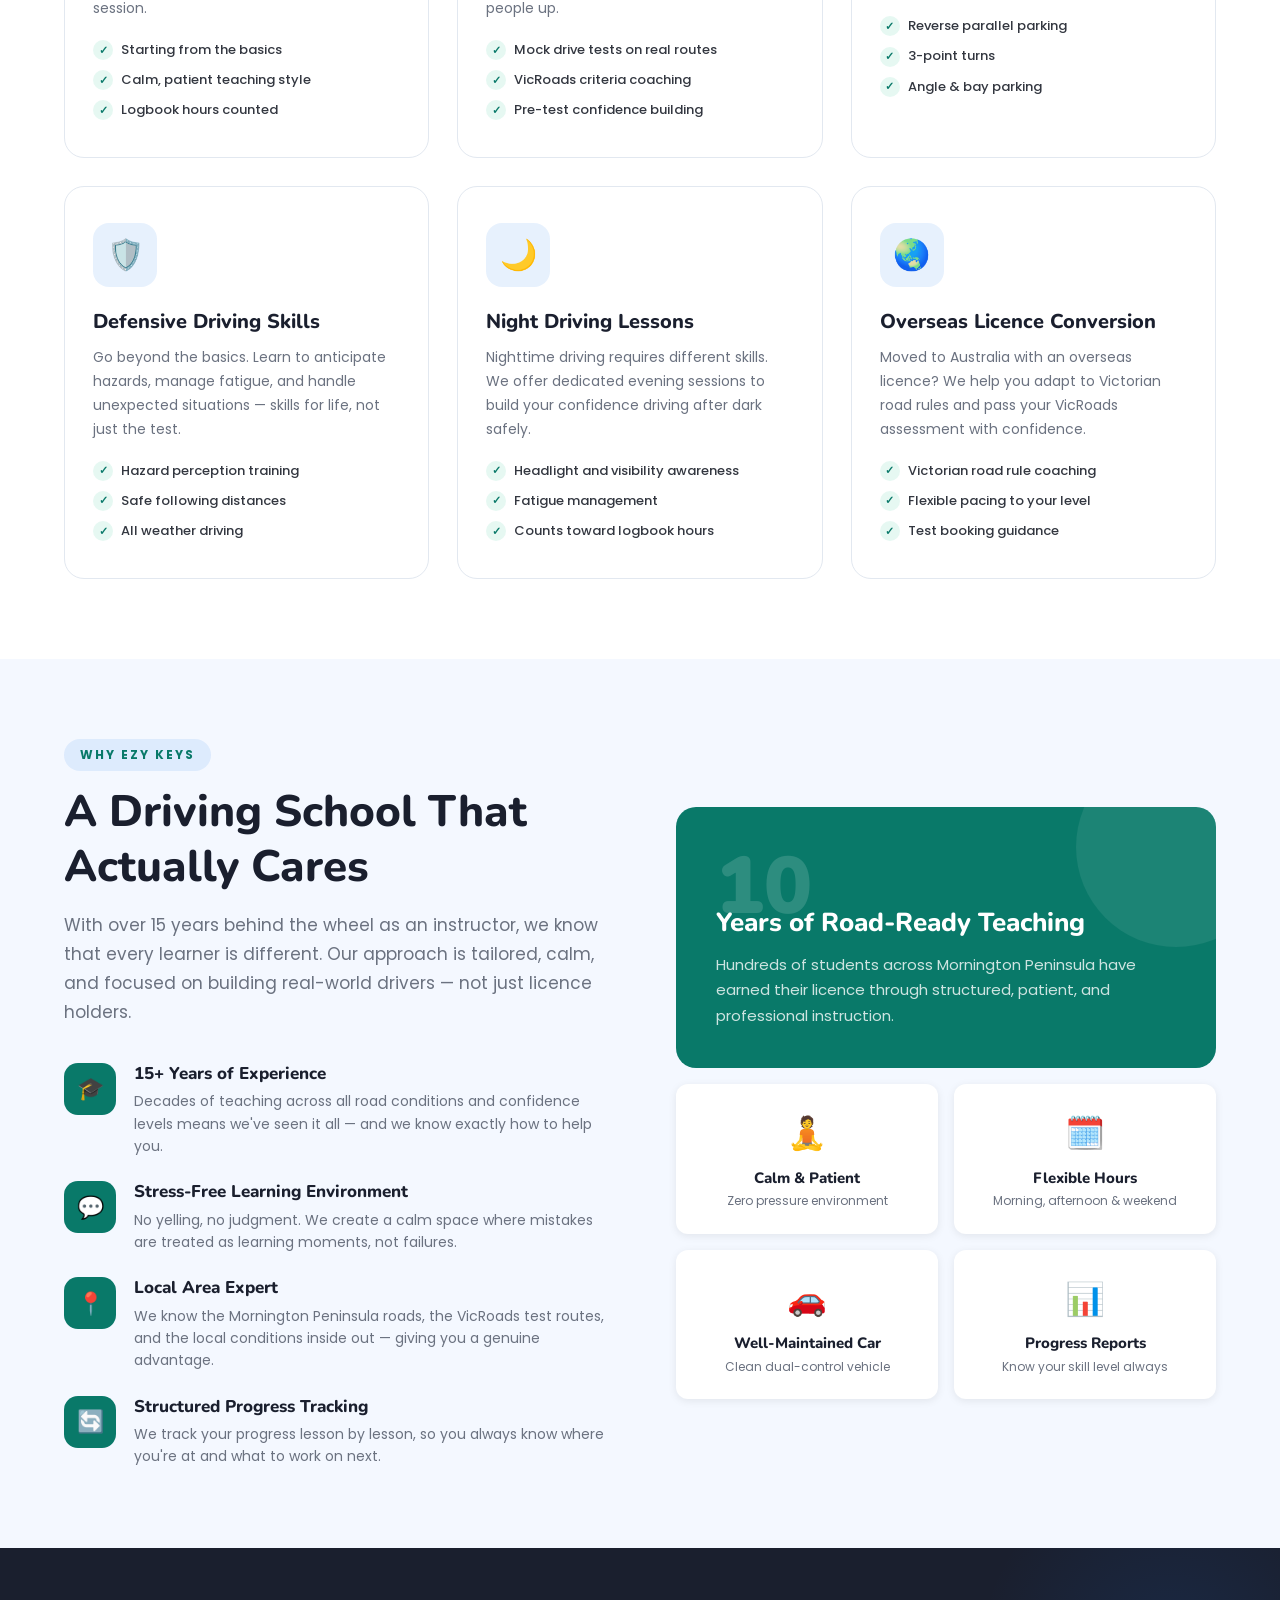
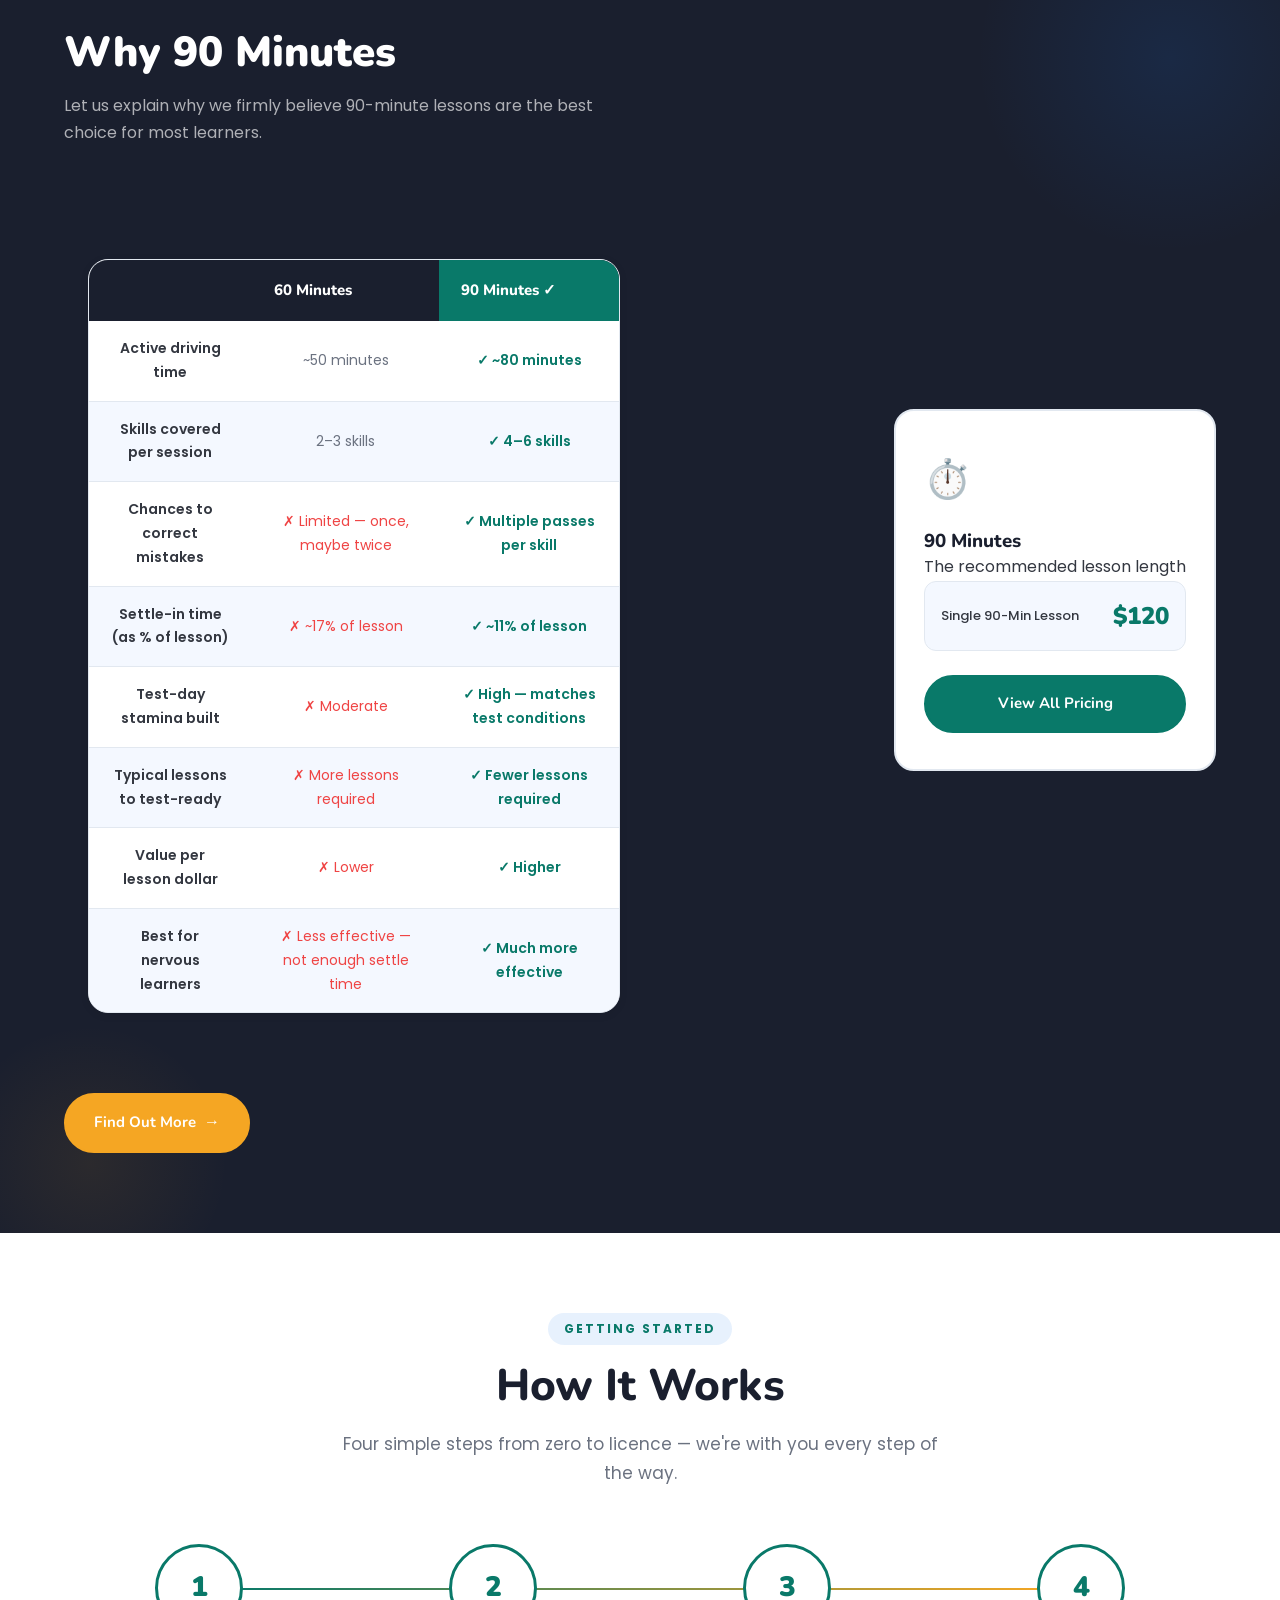
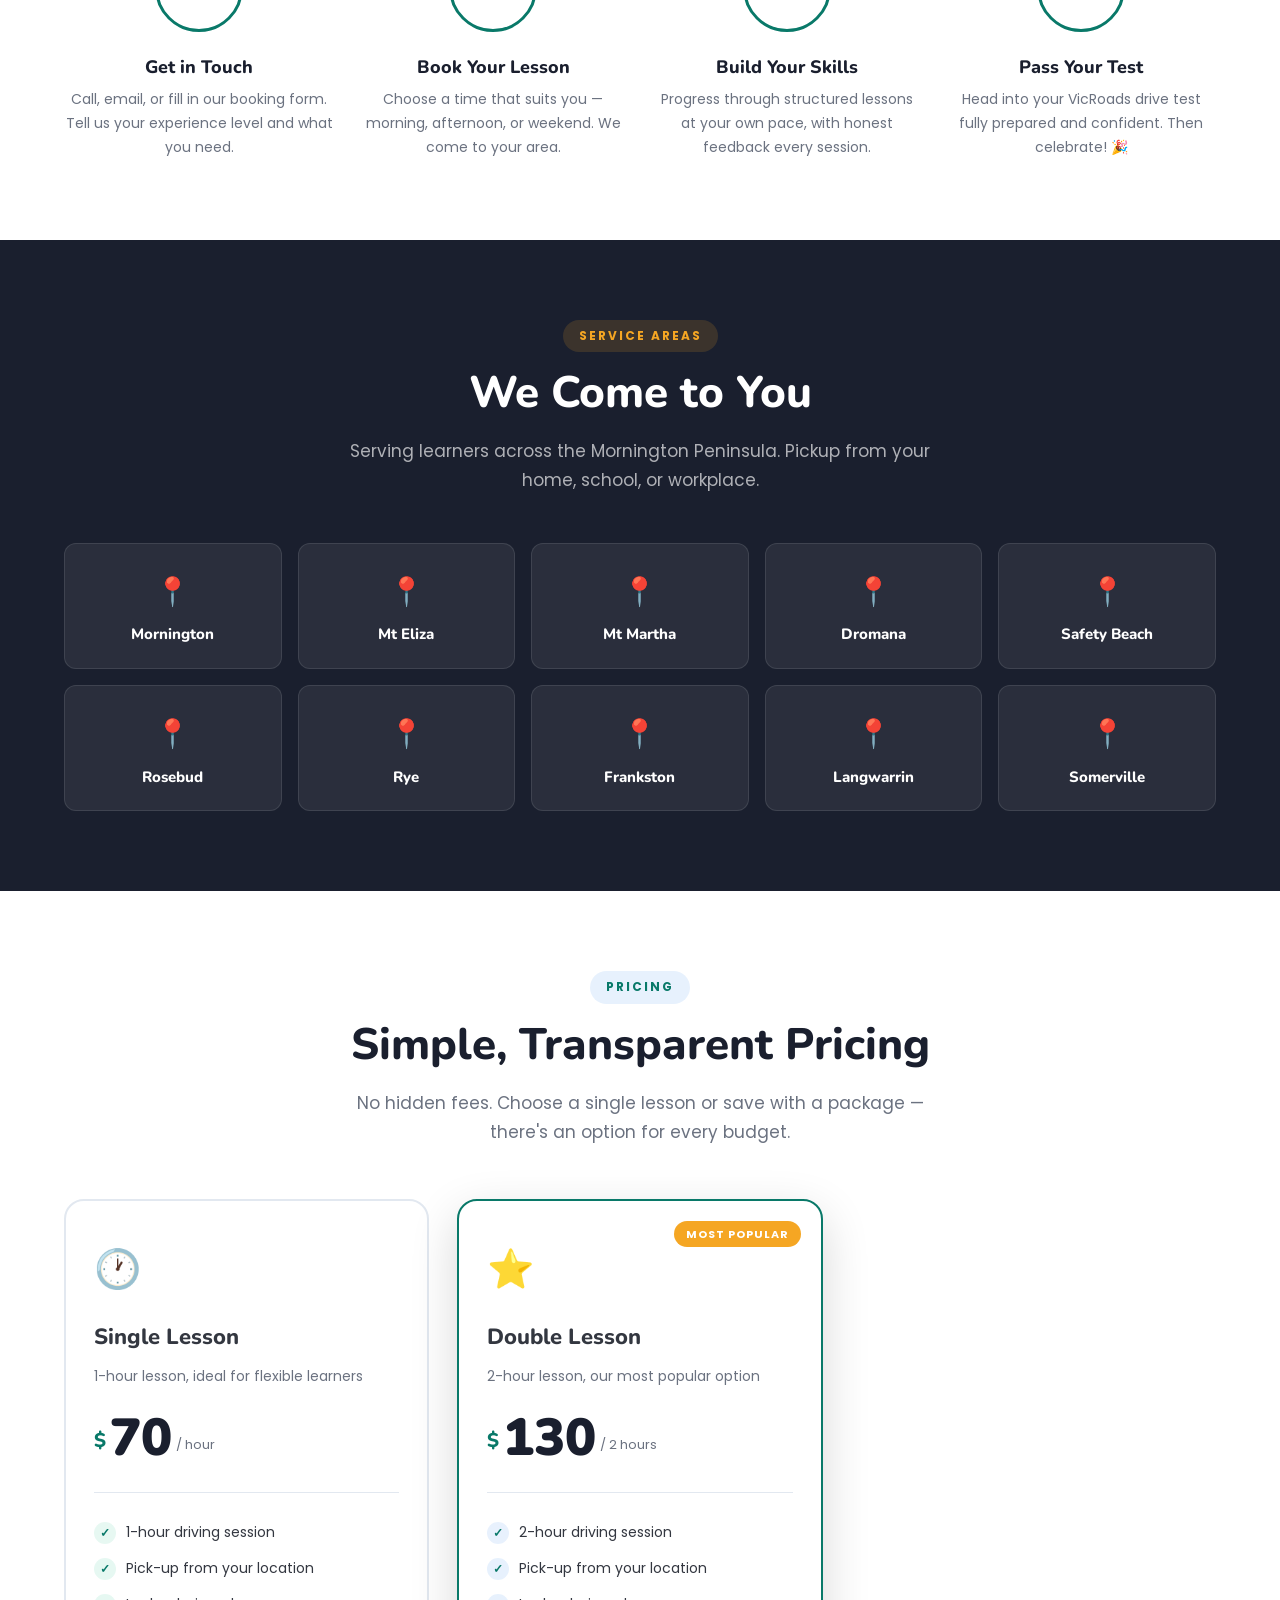
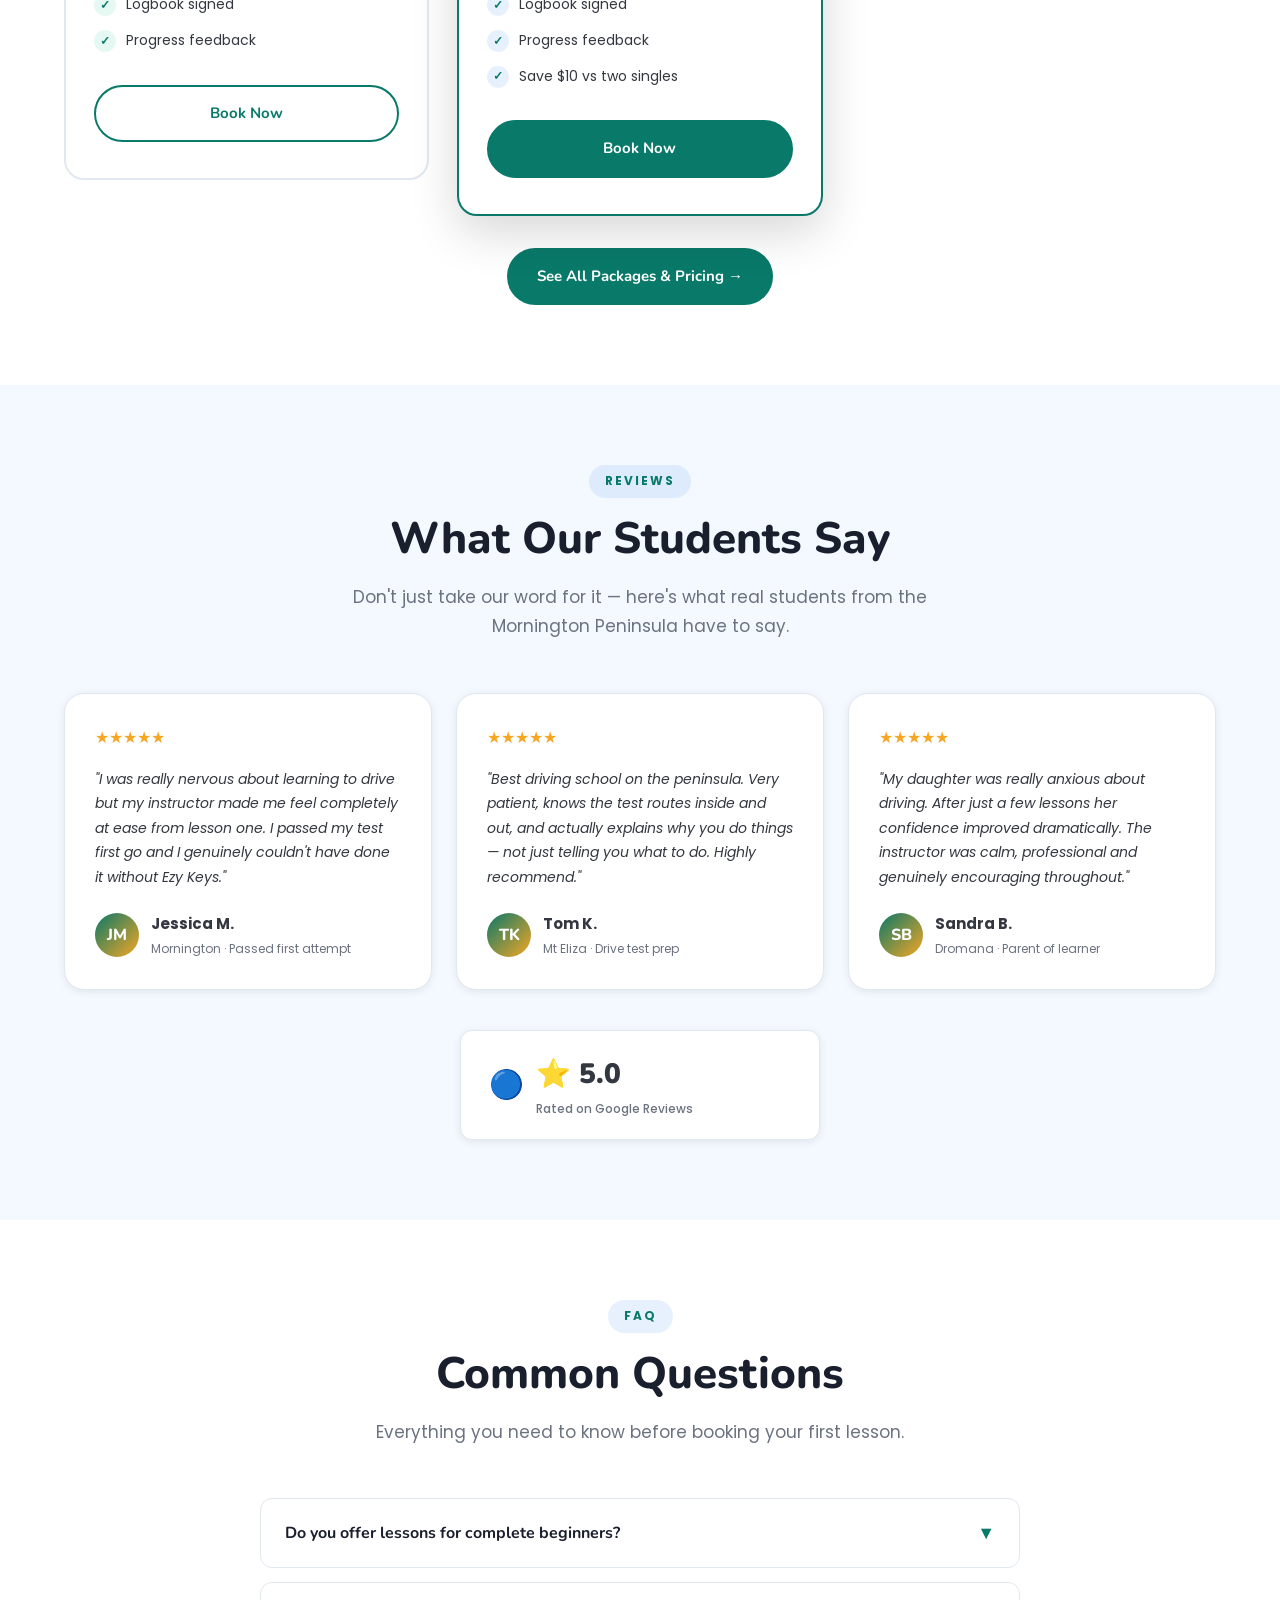
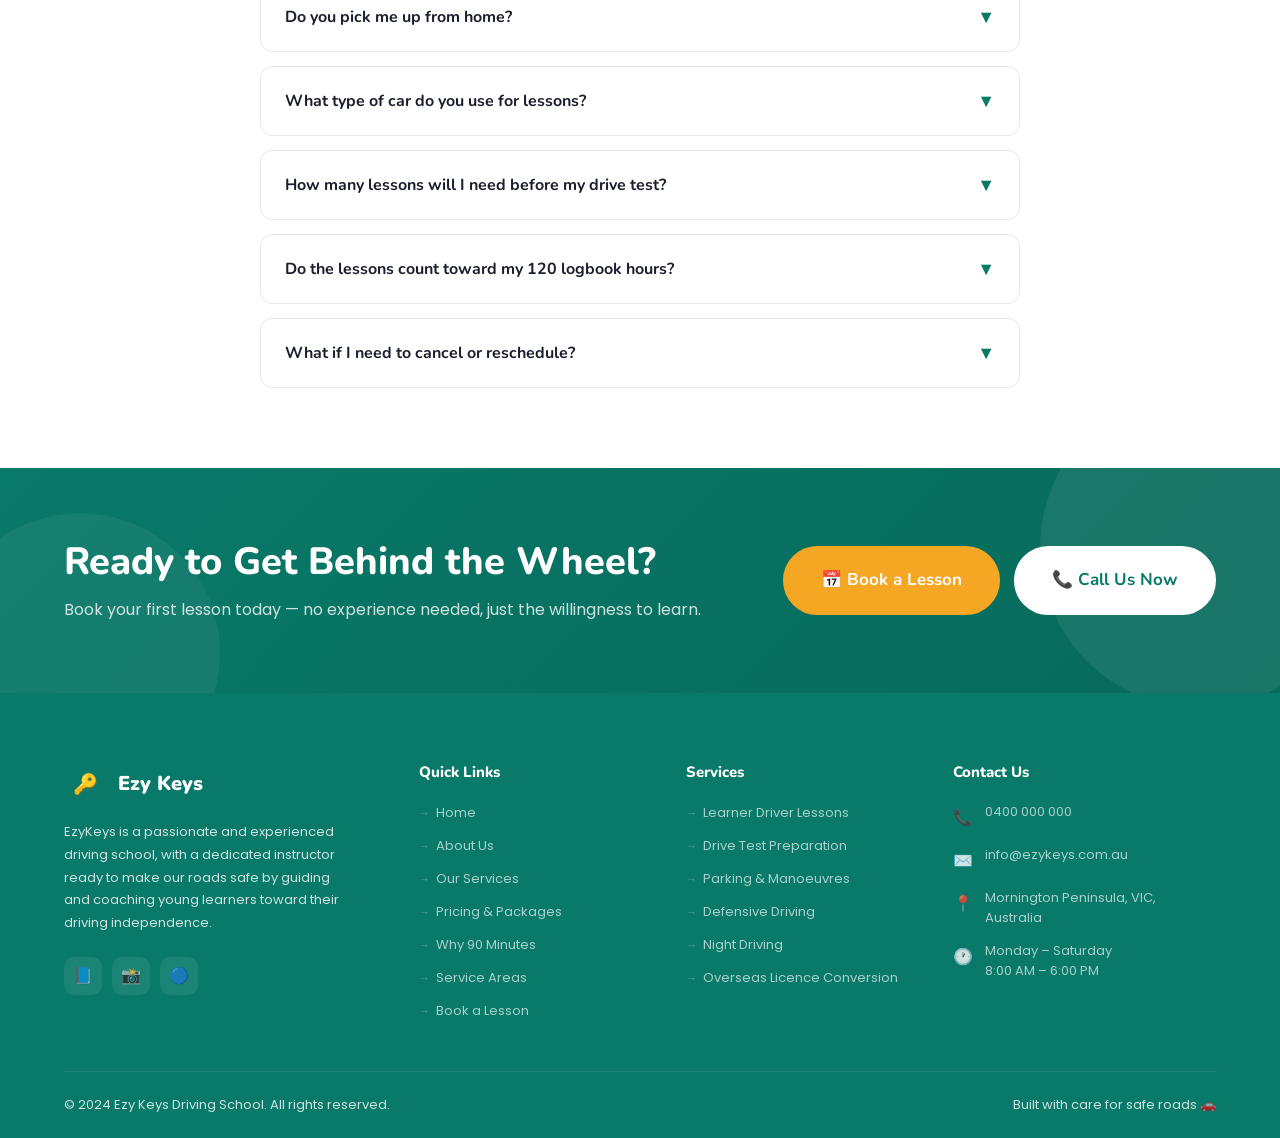
==== commit 5c7f7a2e: "cotent updated" ====
--- a/index.html
+++ b/index.html
@@ -99,11 +99,11 @@
         <!-- Stats -->
         <div class="hero-stats">
           <div class="hero-stat">
-            <div class="hero-stat-value">15<span>+</span></div>
+            <div class="hero-stat-value">10<span>+</span></div>
             <div class="hero-stat-label">Years Experience</div>
           </div>
           <div class="hero-stat">
-            <div class="hero-stat-value">500<span>+</span></div>
+            <div class="hero-stat-value">800<span>+</span></div>
             <div class="hero-stat-label">Students Passed</div>
           </div>
           <div class="hero-stat">
@@ -316,7 +316,7 @@
         <!-- Right: visual -->
         <div class="why-visual">
           <div class="why-big-card">
-            <div class="why-big-card-number">15</div>
+            <div class="why-big-card-number">10</div>
             <h3>Years of Road-Ready Teaching</h3>
             <p>Hundreds of students across Mornington Peninsula have earned their licence through structured, patient, and professional instruction.</p>
           </div>
@@ -373,7 +373,7 @@
         <table class="comparison-table">
           <thead>
             <tr>
-              <th>Lesson Aspect</th>
+              <th></th>
               <th>60 Minutes</th>
               <th class="col-win">90 Minutes ✓</th>
             </tr>
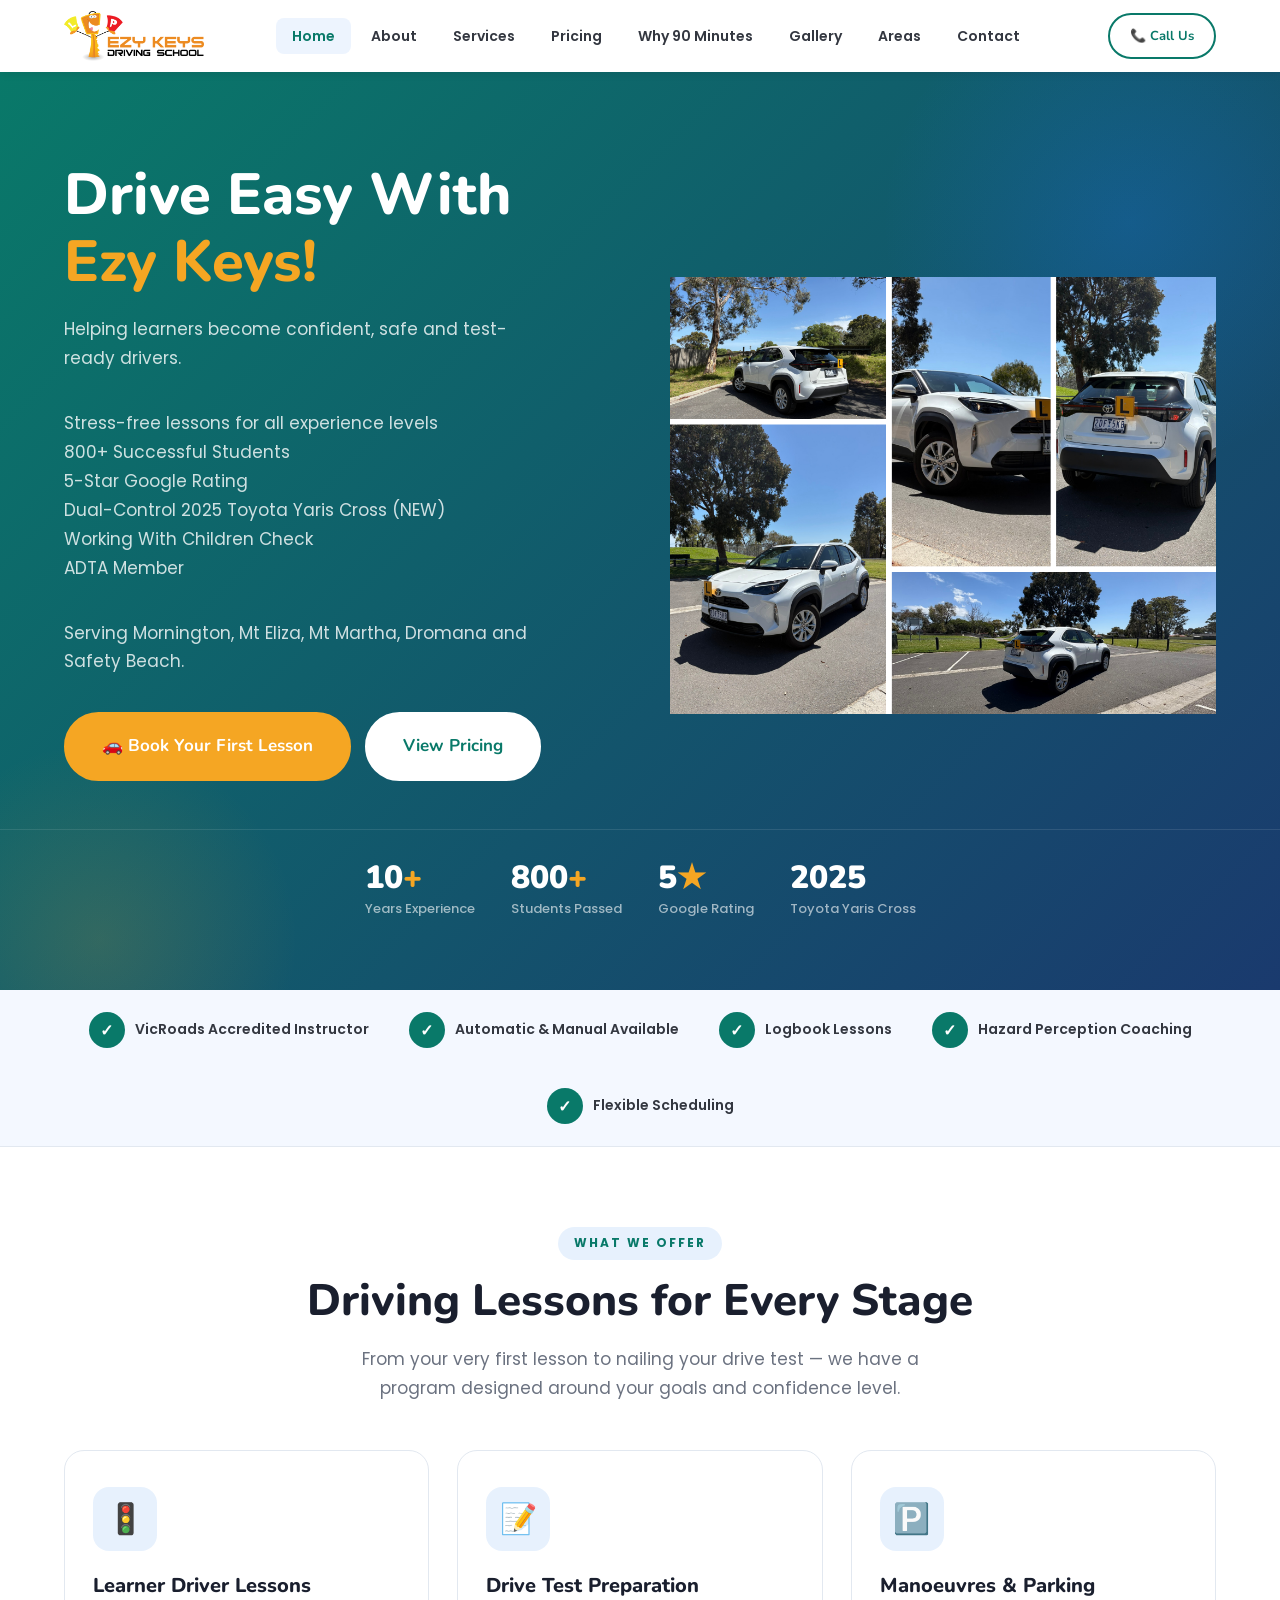
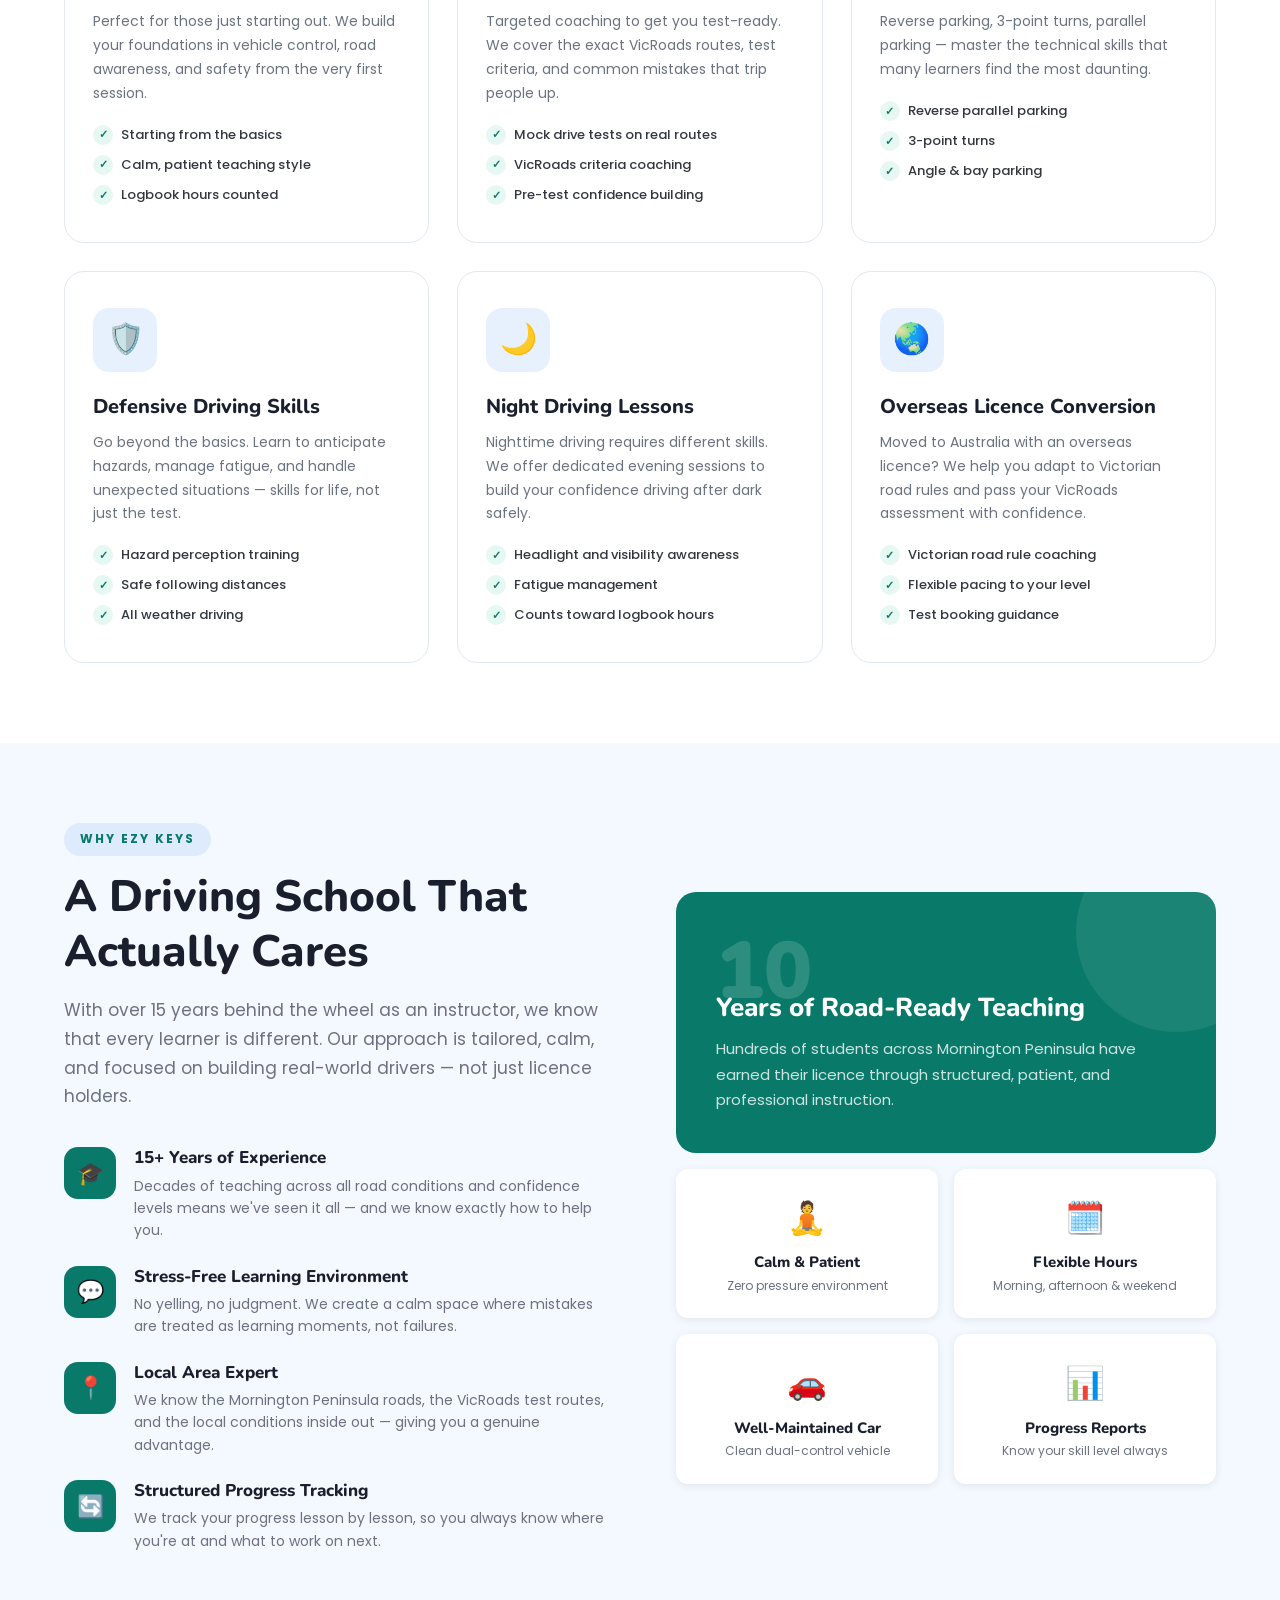
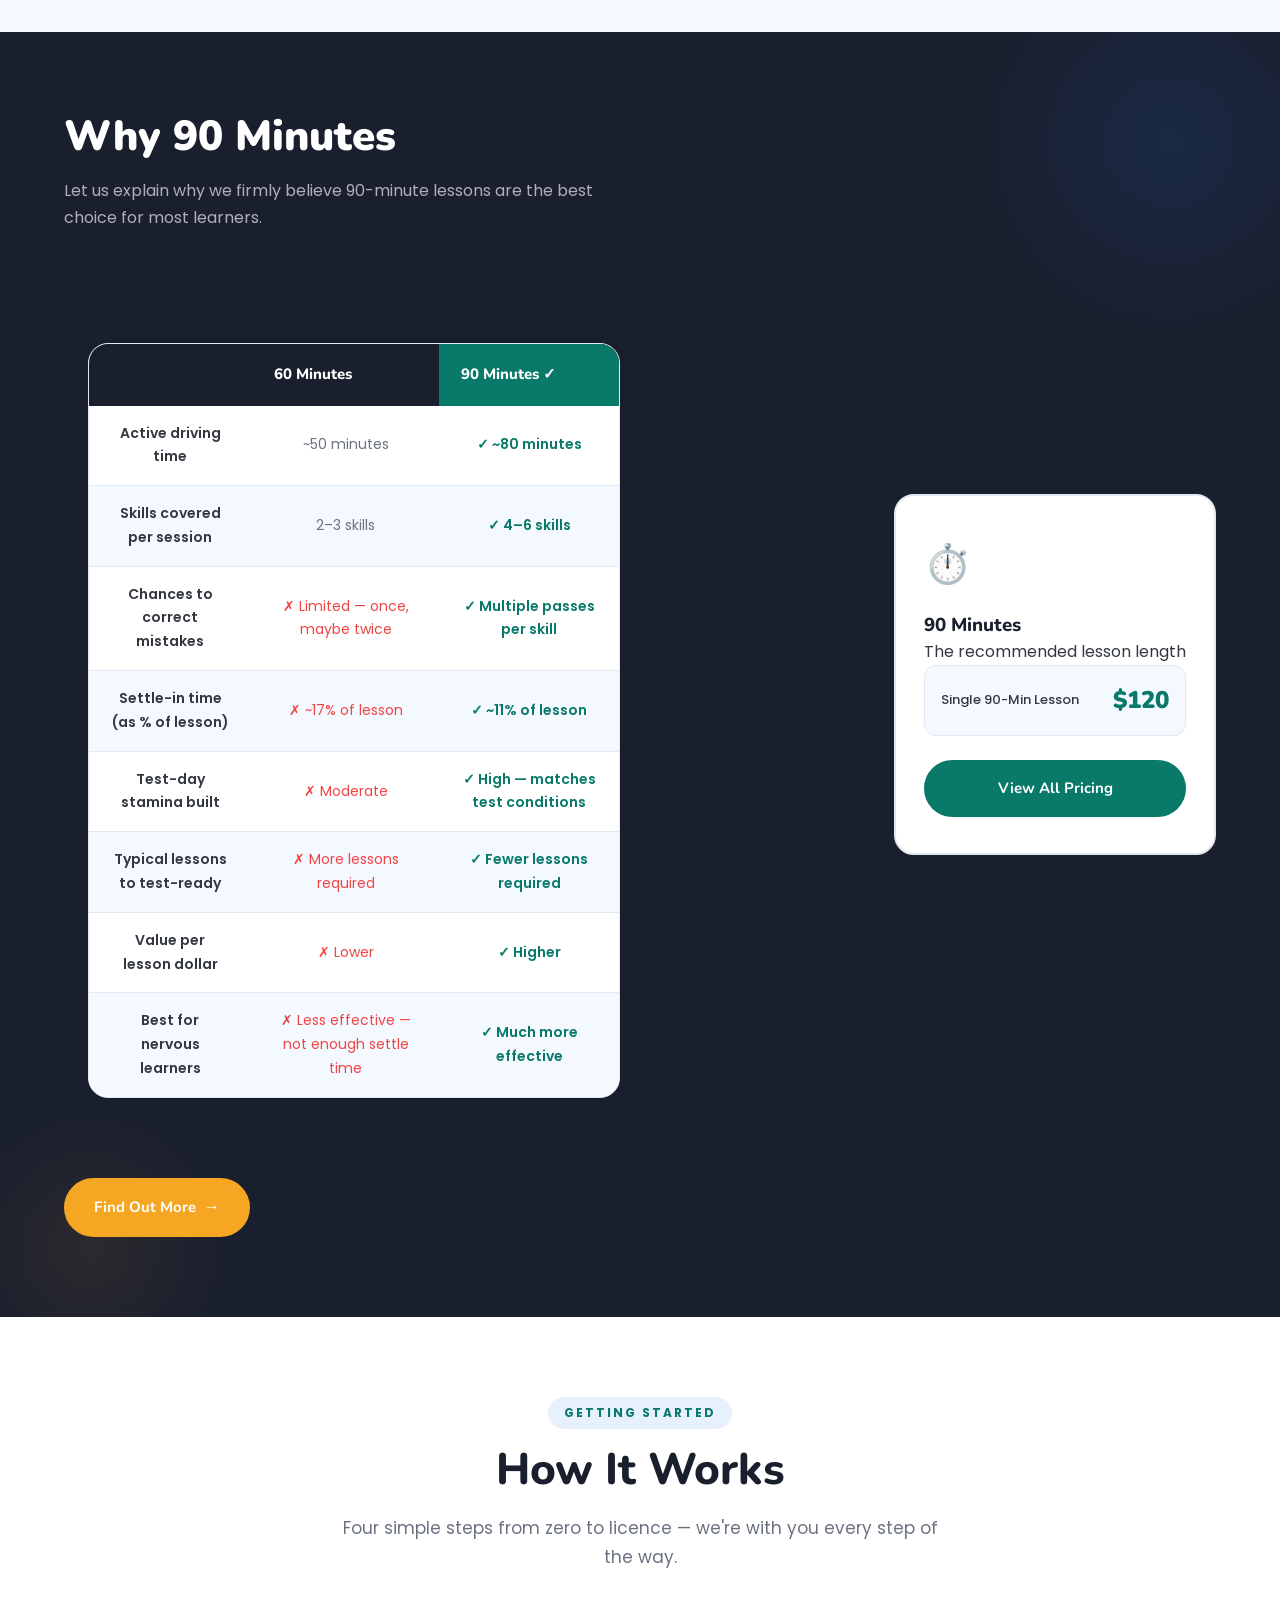
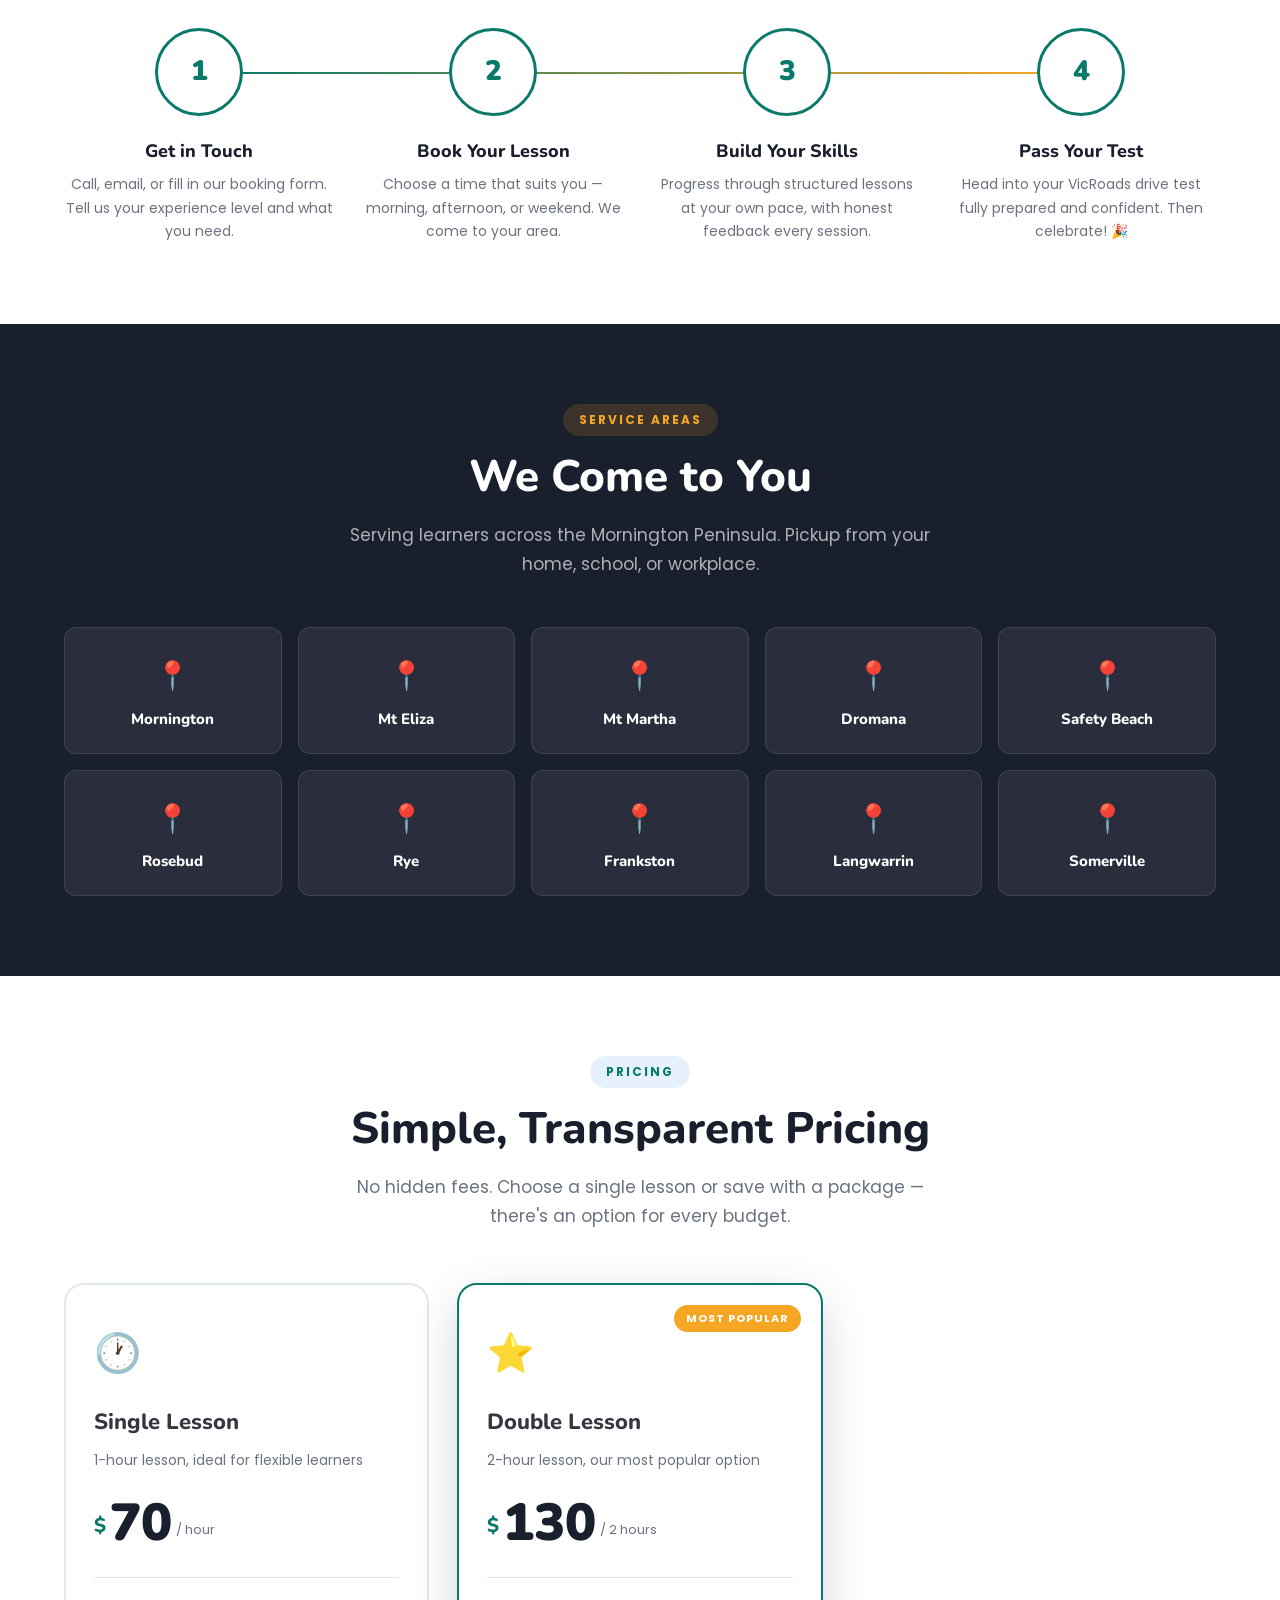
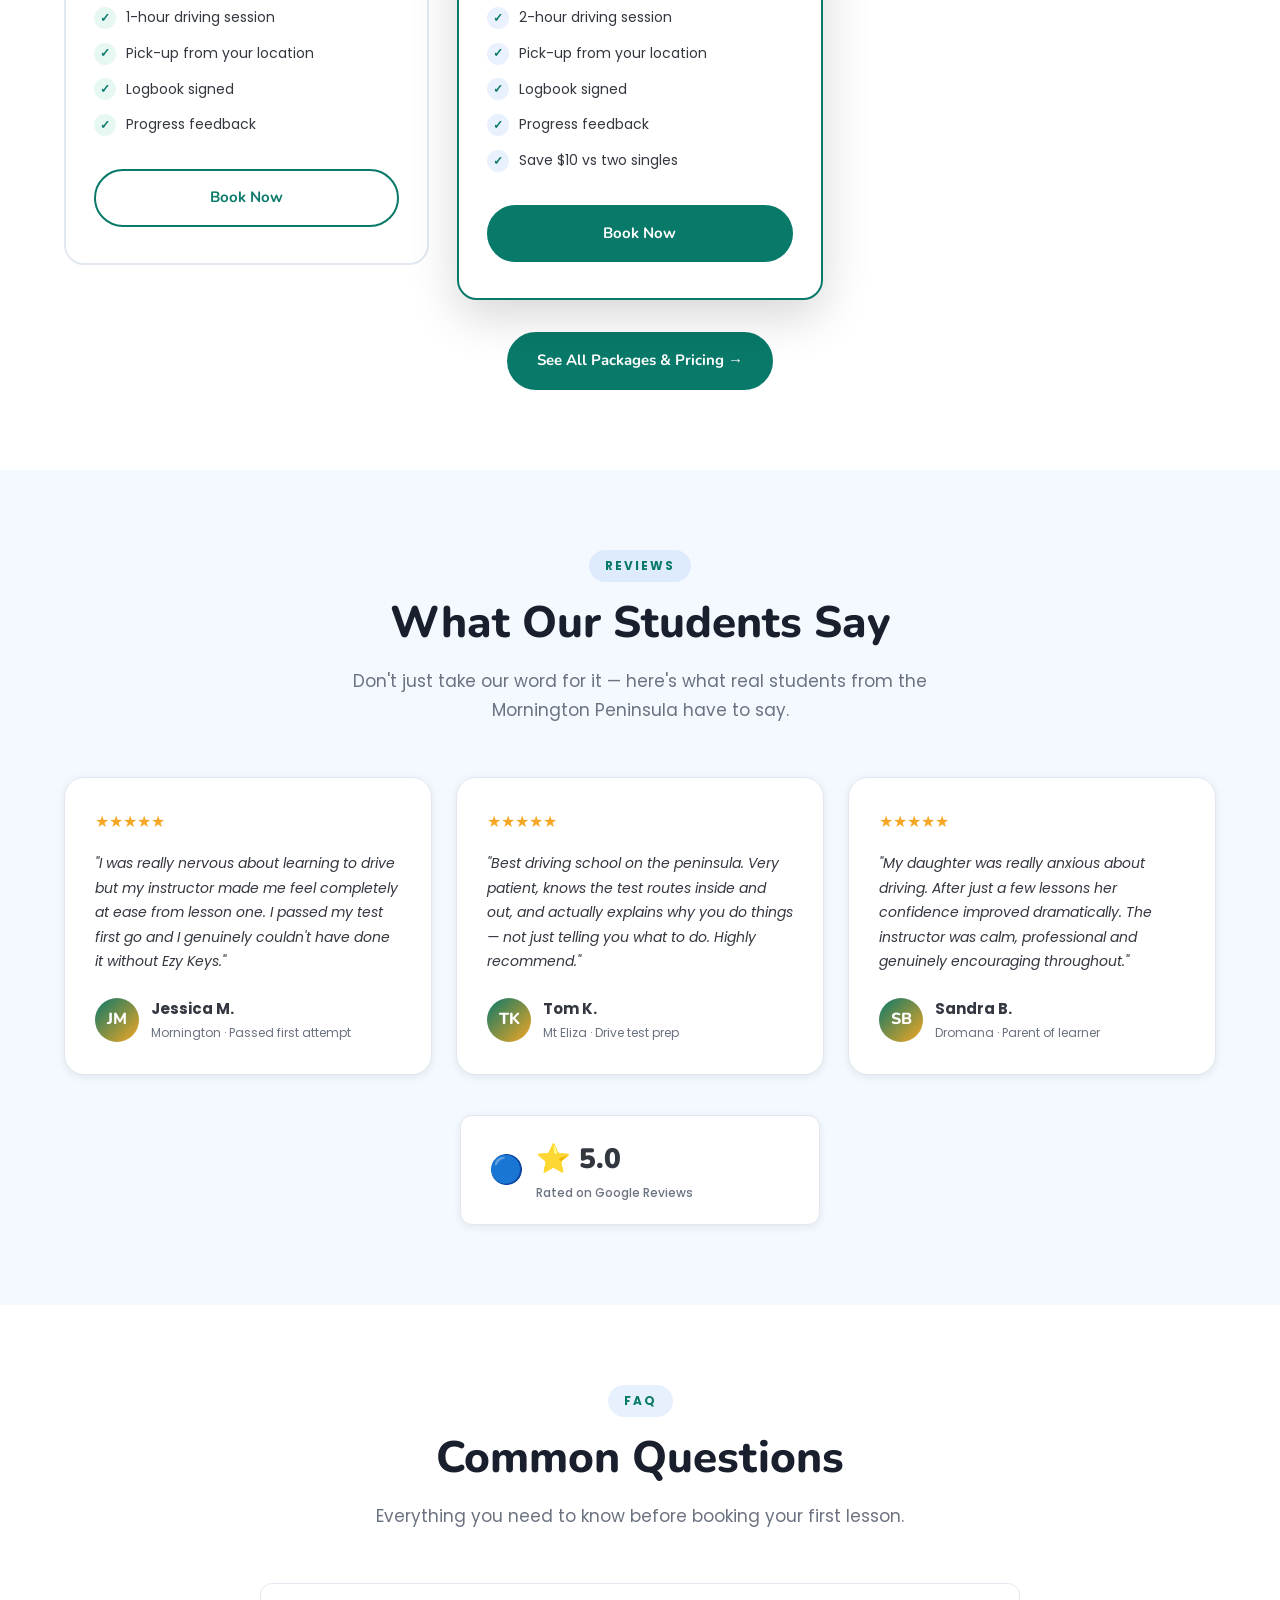
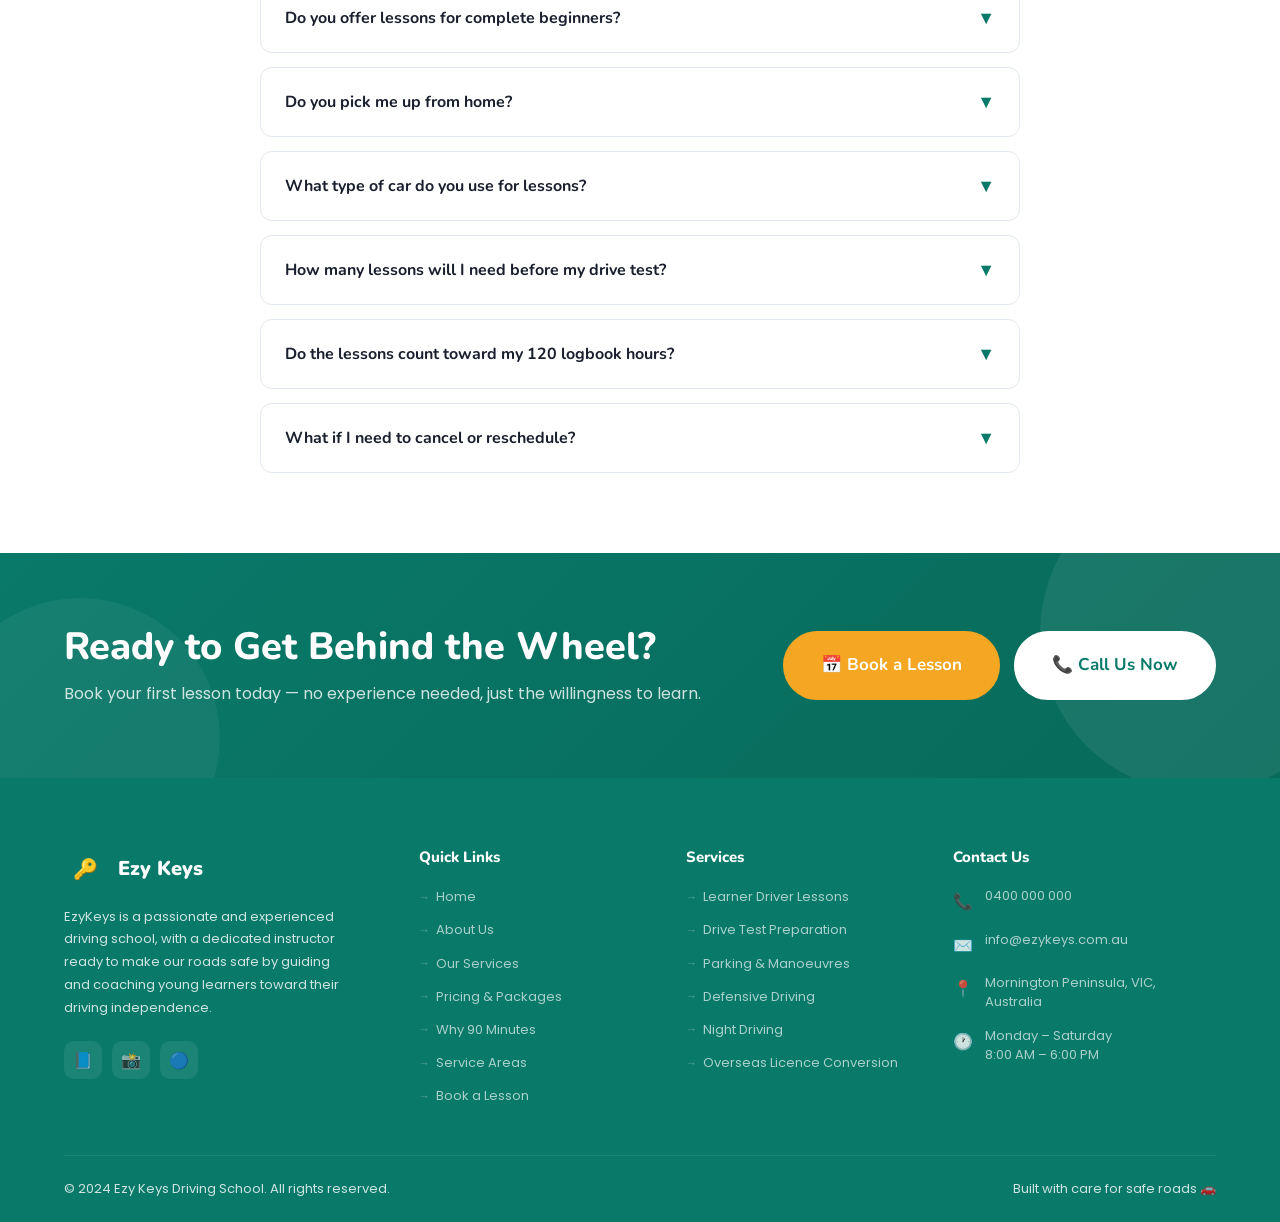
==== commit 2f95eed2: "Landing page updated" ====
--- a/index.html
+++ b/index.html
@@ -10,31 +10,6 @@
 </head>
 <body>
 
-  <!-- ===================== TOP BAR ===================== -->
-  <div class="top-bar">
-    <div class="container">
-      <div class="top-bar-left">
-        <div class="top-bar-item">
-          <span class="icon">📞</span>
-          <a href="tel:0400000000">0400 000 000</a>
-        </div>
-        <div class="top-bar-item">
-          <span class="icon">✉️</span>
-          <a href="mailto:info@ezykeys.com.au">info@ezykeys.com.au</a>
-        </div>
-      </div>
-      <div class="top-bar-right">
-        <div class="top-bar-item">
-          <span class="icon">📍</span>
-          <span>Mornington Peninsula, VIC</span>
-        </div>
-        <div class="top-bar-item">
-          <span class="icon">🕐</span>
-          <span>Mon – Sat: 8am – 6pm</span>
-        </div>
-      </div>
-    </div>
-  </div>
 
   <!-- ===================== NAVBAR ===================== -->
   <nav class="navbar" id="navbar">
@@ -78,26 +53,42 @@
 
       <!-- Left: Text -->
       <div class="hero-content">
-        <div class="hero-label">
-          ⭐ Mornington Peninsula's Trusted Driving School
-        </div>
         <h1 class="hero-title">
-          Learn to Drive with<br>
-          <span>Confidence</span> &amp;<br>
-          Zero Stress
+          Drive Easy With<br>
+          <span>Ezy Keys!</span>
         </h1>
-        <p class="hero-description">
-          Expert, patient instruction across Mornington, Mt Eliza, Mt Martha,
-          Dromana, and Safety Beach. We make getting your licence
-          straightforward — and even enjoyable.
-        </p>
+       <p class="hero-description">
+  Helping learners become confident, safe and test-ready drivers.
+</p>
+
+<ul class="hero-description">
+  <li>Stress-free lessons for all experience levels</li>
+  <li>800+ Successful Students</li>
+  <li>5-Star Google Rating</li>
+  <li>Dual-Control 2025 Toyota Yaris Cross (NEW)</li>
+  <li>Working With Children Check</li>
+  <li>ADTA Member</li>
+</ul>
+
+<p class="hero-description">
+  Serving Mornington, Mt Eliza, Mt Martha, Dromana and Safety Beach.
+</p>
         <div class="hero-actions">
           <a href="pages/contact.html" class="btn btn-accent btn-lg">🚗 Book Your First Lesson</a>
           <a href="pages/pricing.html" class="btn btn-white btn-lg">View Pricing</a>
         </div>
 
         <!-- Stats -->
-        <div class="hero-stats">
+
+      </div>
+
+      <!-- Right: Visual cards -->
+      <div class="hero-visual">
+        <img src="/images/cars/Ezy-Keys-Yaris.png" alt="Driving Lesson Visual" class="hero-image" />
+      </div>
+
+    </div>
+     <div class="hero-stats">
           <div class="hero-stat">
             <div class="hero-stat-value">10<span>+</span></div>
             <div class="hero-stat-label">Years Experience</div>
@@ -110,38 +101,11 @@
             <div class="hero-stat-value">5<span>★</span></div>
             <div class="hero-stat-label">Google Rating</div>
           </div>
-        </div>
-      </div>
-
-      <!-- Right: Visual cards -->
-      <div class="hero-visual">
-        <div class="hero-card">
-          <div class="hero-card-icon">📋</div>
-          <div class="hero-card-title">Structured Lesson Plans</div>
-          <div class="hero-card-text">Every lesson follows a clear, progressive curriculum designed to build real-world skills — not just pass a test.</div>
-        </div>
-
-        <div class="hero-cards-row">
-          <div class="hero-card-sm">
-            <div class="emoji">🎯</div>
-            <p>Drive Test Ready</p>
-          </div>
-          <div class="hero-card-sm">
-            <div class="emoji">🤝</div>
-            <p>Patient Instructor</p>
-          </div>
-          <div class="hero-card-sm">
-            <div class="emoji">📍</div>
-            <p>Local Routes</p>
-          </div>
-          <div class="hero-card-sm">
-            <div class="emoji">⏱️</div>
-            <p>Flexible Hours</p>
-          </div>
-        </div>
-      </div>
-
-    </div>
+           <div class="hero-stat">
+            <div class="hero-stat-value">2025</div>
+            <div class="hero-stat-label">Toyota Yaris Cross</div>
+          </div>
+        </div>
   </section>
 
   <!-- ===================== TRUST BAR ===================== -->
--- a/css/style.css
+++ b/css/style.css
@@ -380,6 +380,8 @@
 
 .hero-stats {
   display: flex;
+  align-items: center;
+  justify-content:center;
   gap: 36px;
   flex-wrap: wrap;
   padding-top: 32px;
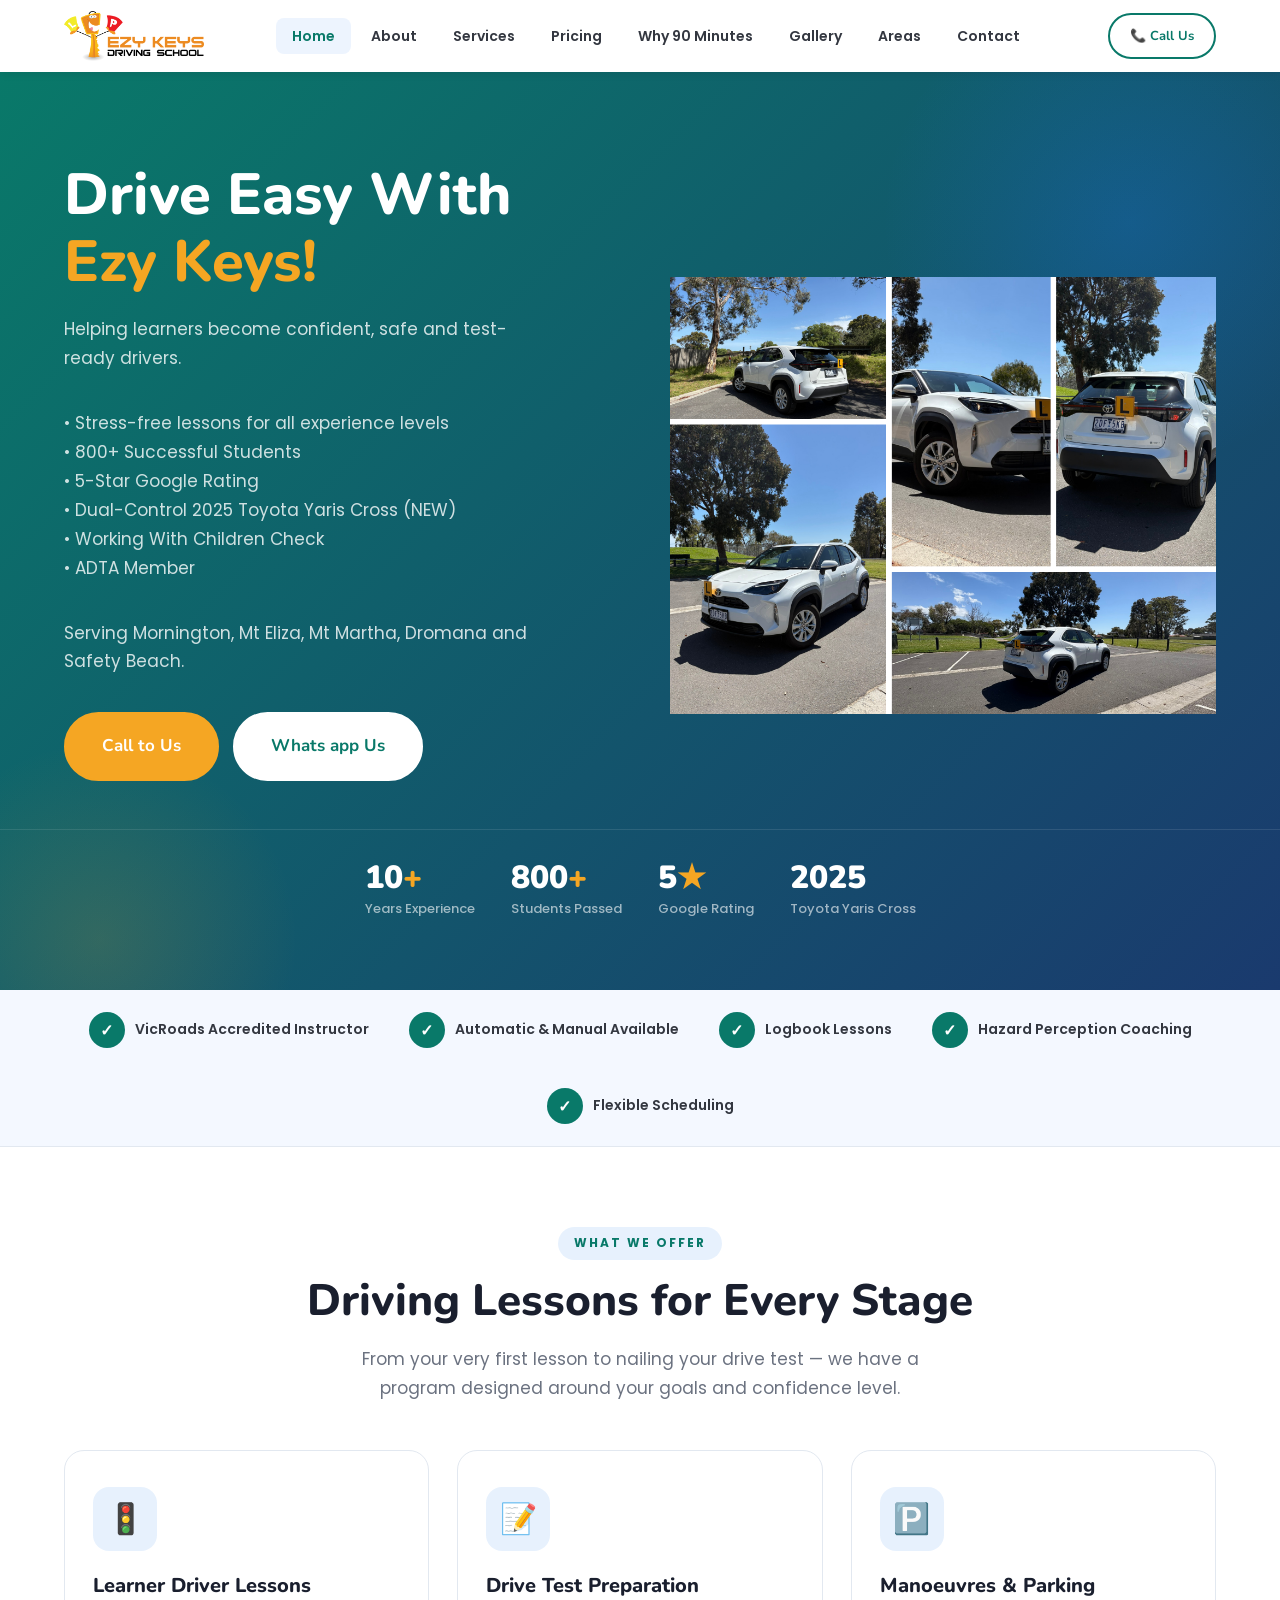
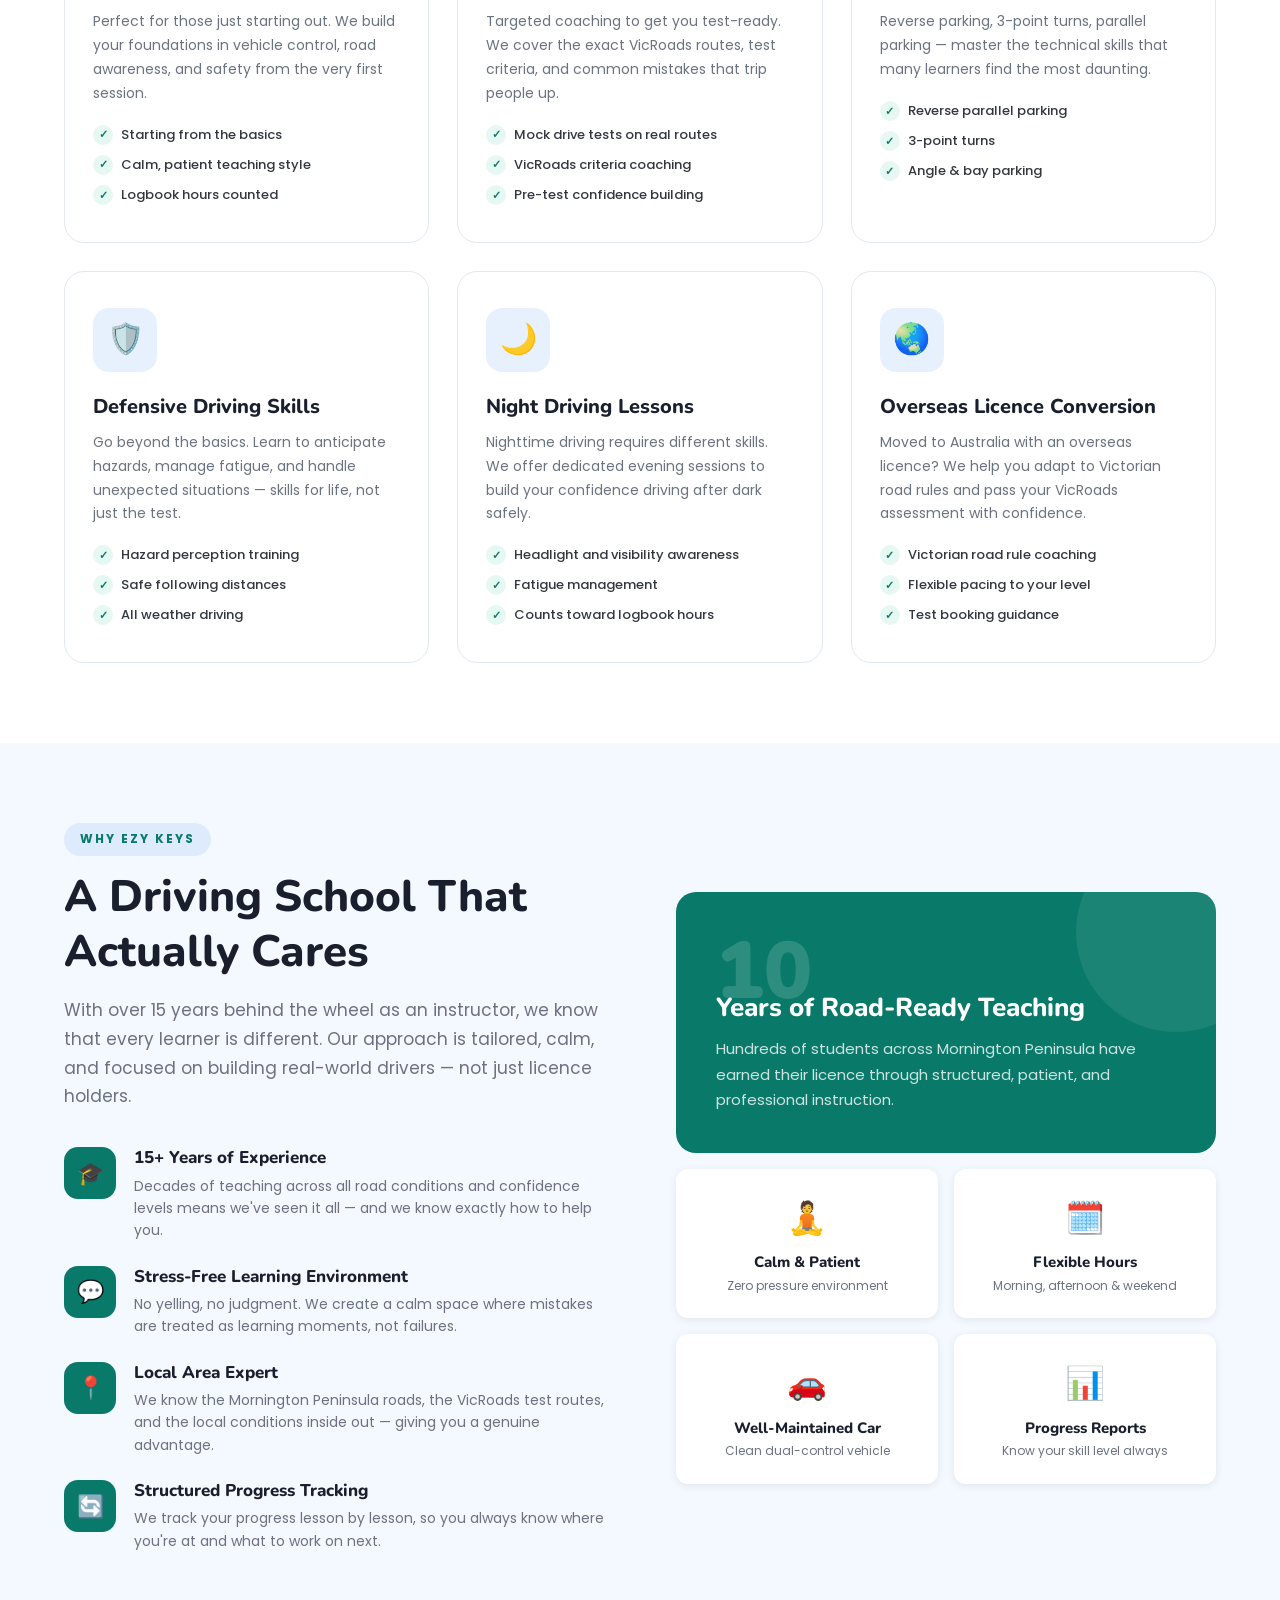
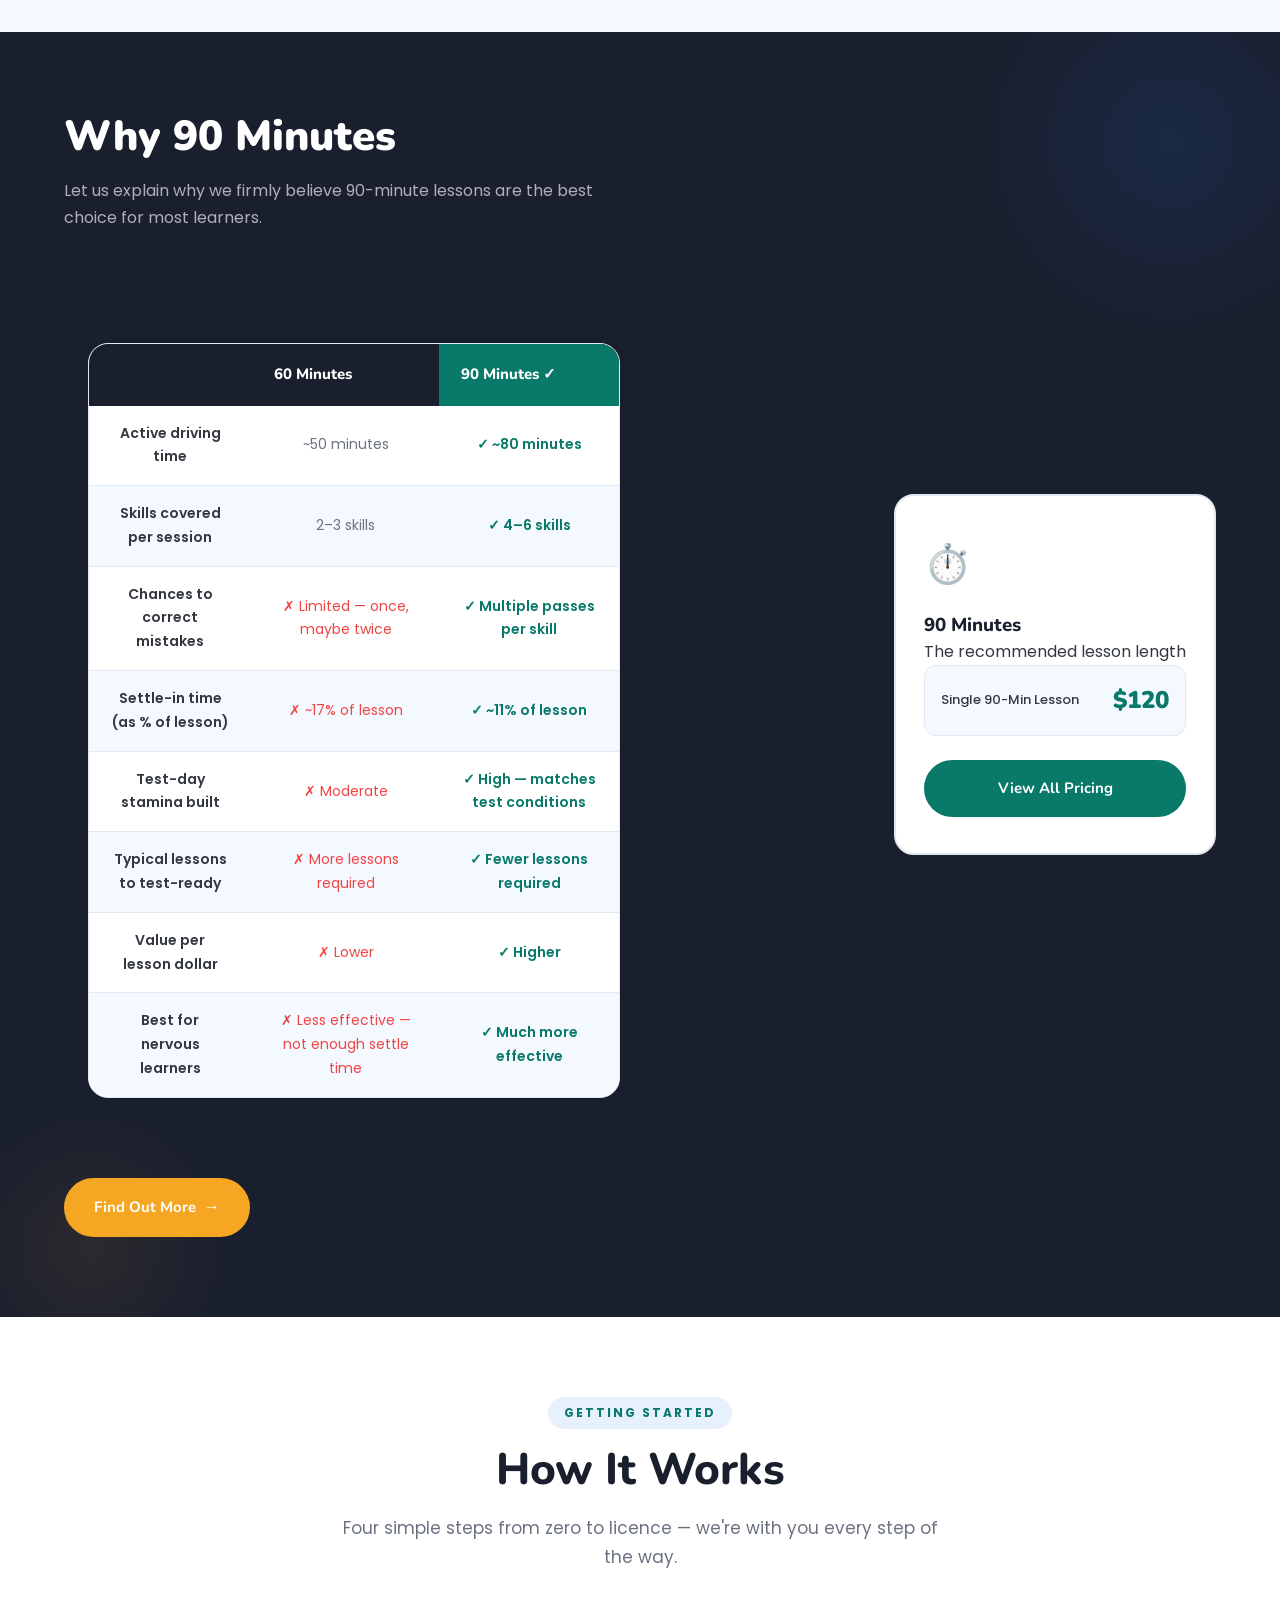
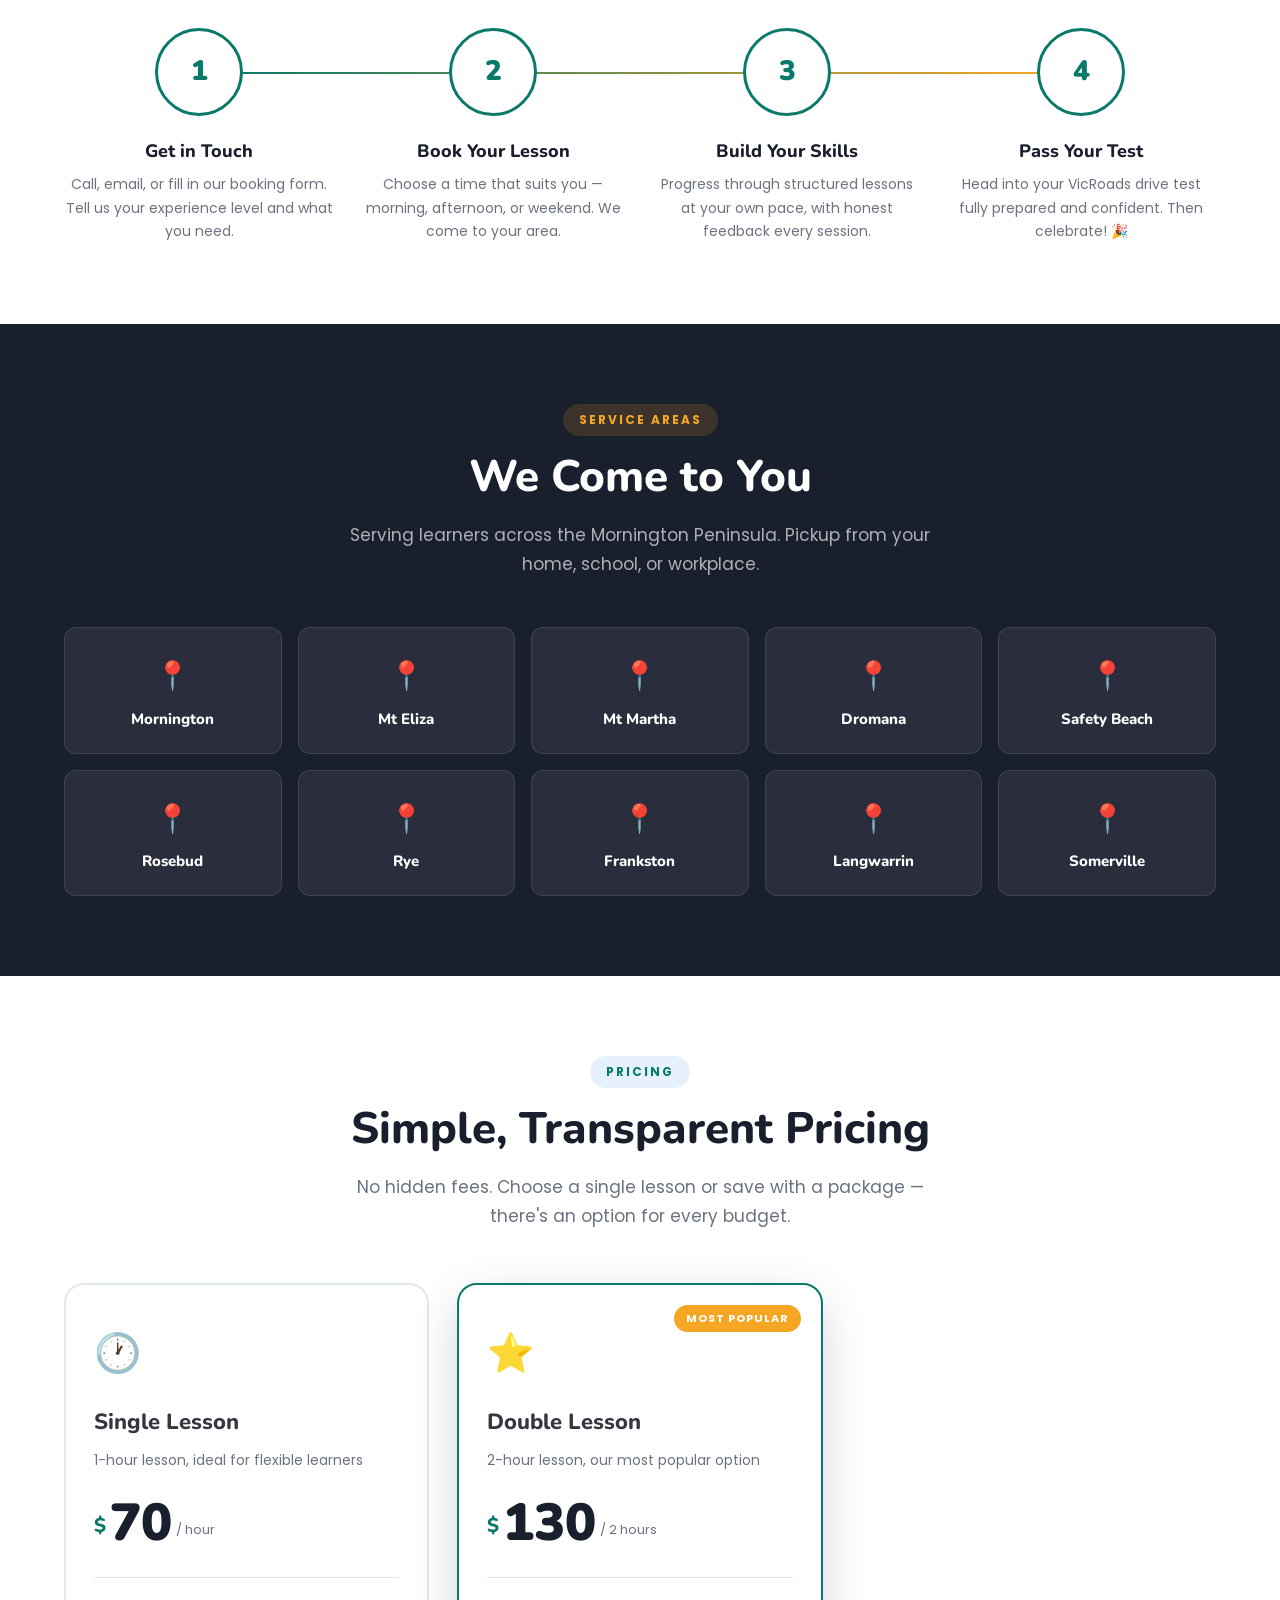
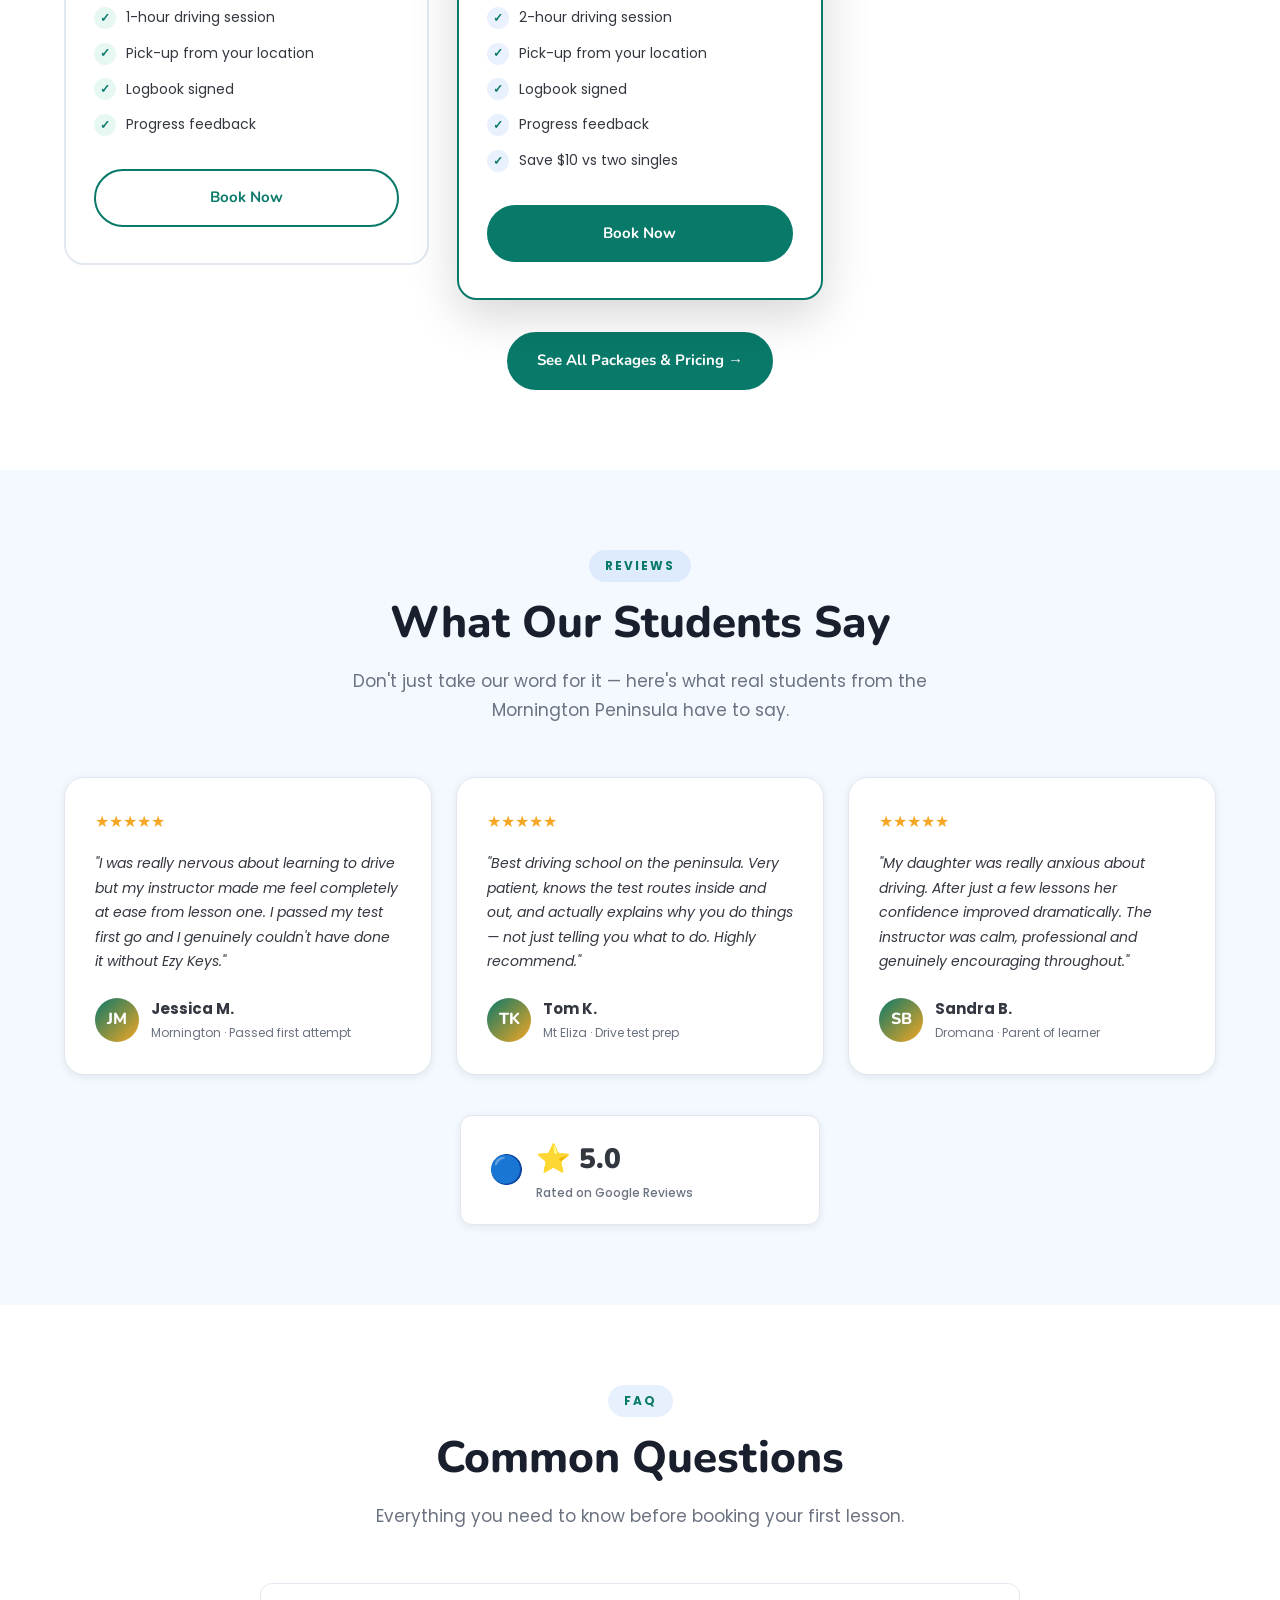
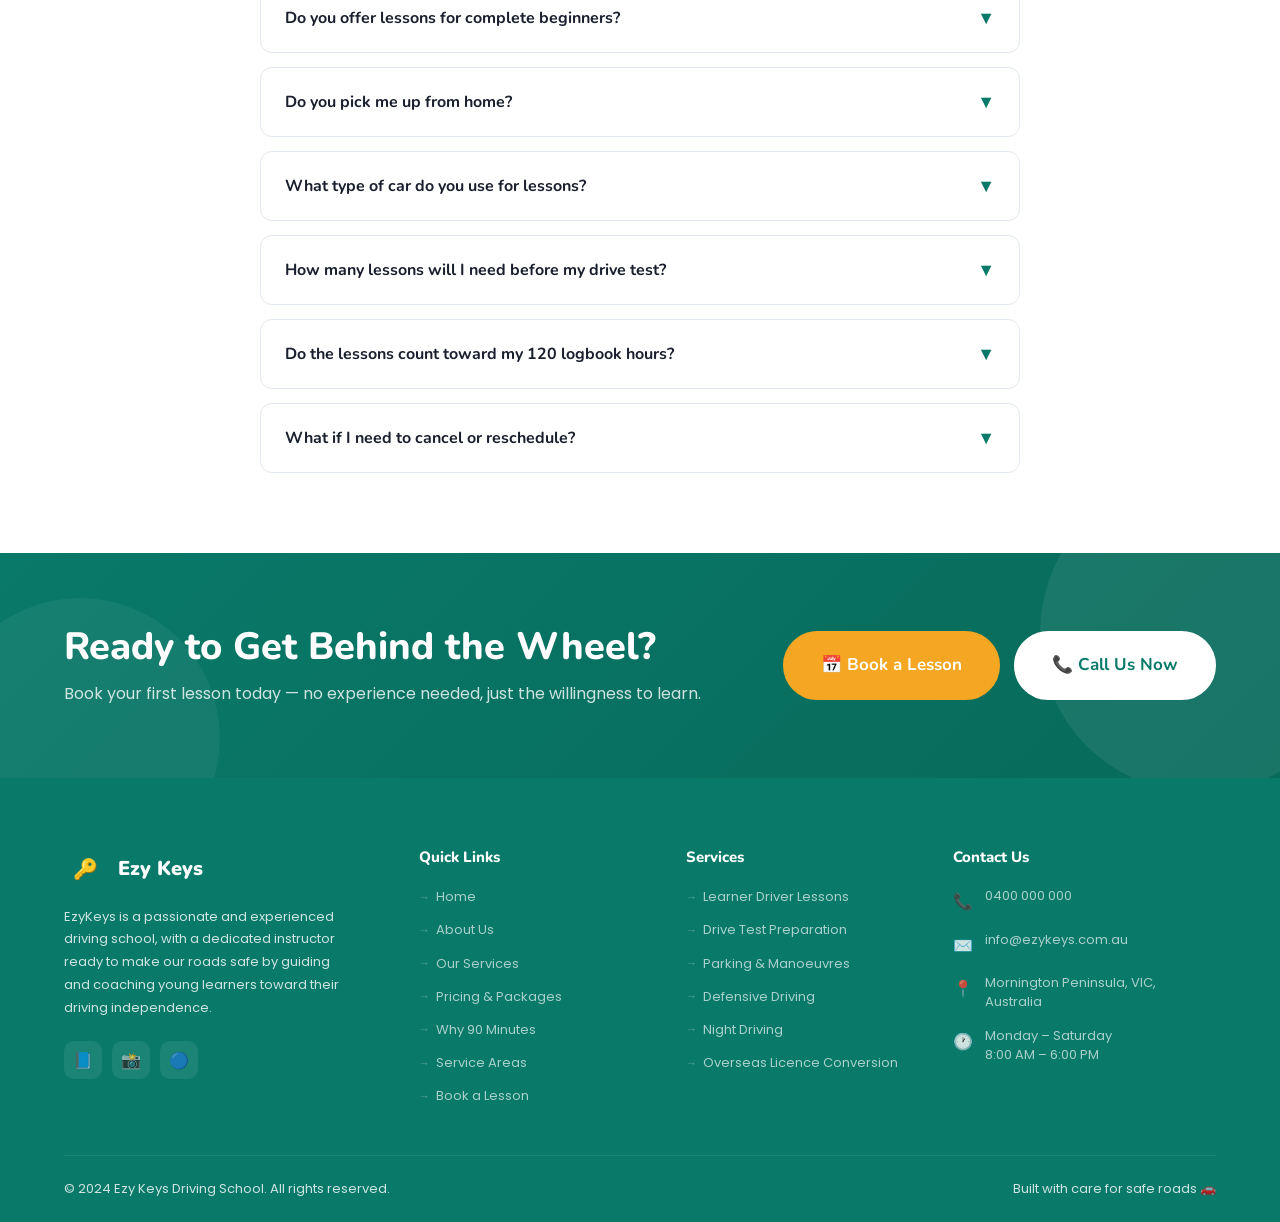
==== commit 955732f3: "again landinng section edit" ====
--- a/index.html
+++ b/index.html
@@ -62,20 +62,20 @@
 </p>
 
 <ul class="hero-description">
-  <li>Stress-free lessons for all experience levels</li>
-  <li>800+ Successful Students</li>
-  <li>5-Star Google Rating</li>
-  <li>Dual-Control 2025 Toyota Yaris Cross (NEW)</li>
-  <li>Working With Children Check</li>
-  <li>ADTA Member</li>
+  <li>• Stress-free lessons for all experience levels</li>
+  <li>• 800+ Successful Students</li>
+  <li>• 5-Star Google Rating</li>
+  <li>• Dual-Control 2025 Toyota Yaris Cross (NEW)</li>
+  <li>• Working With Children Check</li>
+  <li>• ADTA Member</li>
 </ul>
 
 <p class="hero-description">
   Serving Mornington, Mt Eliza, Mt Martha, Dromana and Safety Beach.
 </p>
         <div class="hero-actions">
-          <a href="pages/contact.html" class="btn btn-accent btn-lg">🚗 Book Your First Lesson</a>
-          <a href="pages/pricing.html" class="btn btn-white btn-lg">View Pricing</a>
+          <a href="pages/contact.html" class="btn btn-accent btn-lg">Call to Us </a>
+          <a href="pages/pricing.html" class="btn btn-white btn-lg">Whats app Us</a>
         </div>
 
         <!-- Stats -->
@@ -84,7 +84,7 @@
 
       <!-- Right: Visual cards -->
       <div class="hero-visual">
-        <img src="/images/cars/Ezy-Keys-Yaris.png" alt="Driving Lesson Visual" class="hero-image" />
+        <img src="../images/cars/Ezy-Keys-Yaris.png" alt="Driving Lesson Visual" class="hero-image" />
       </div>
 
     </div>
